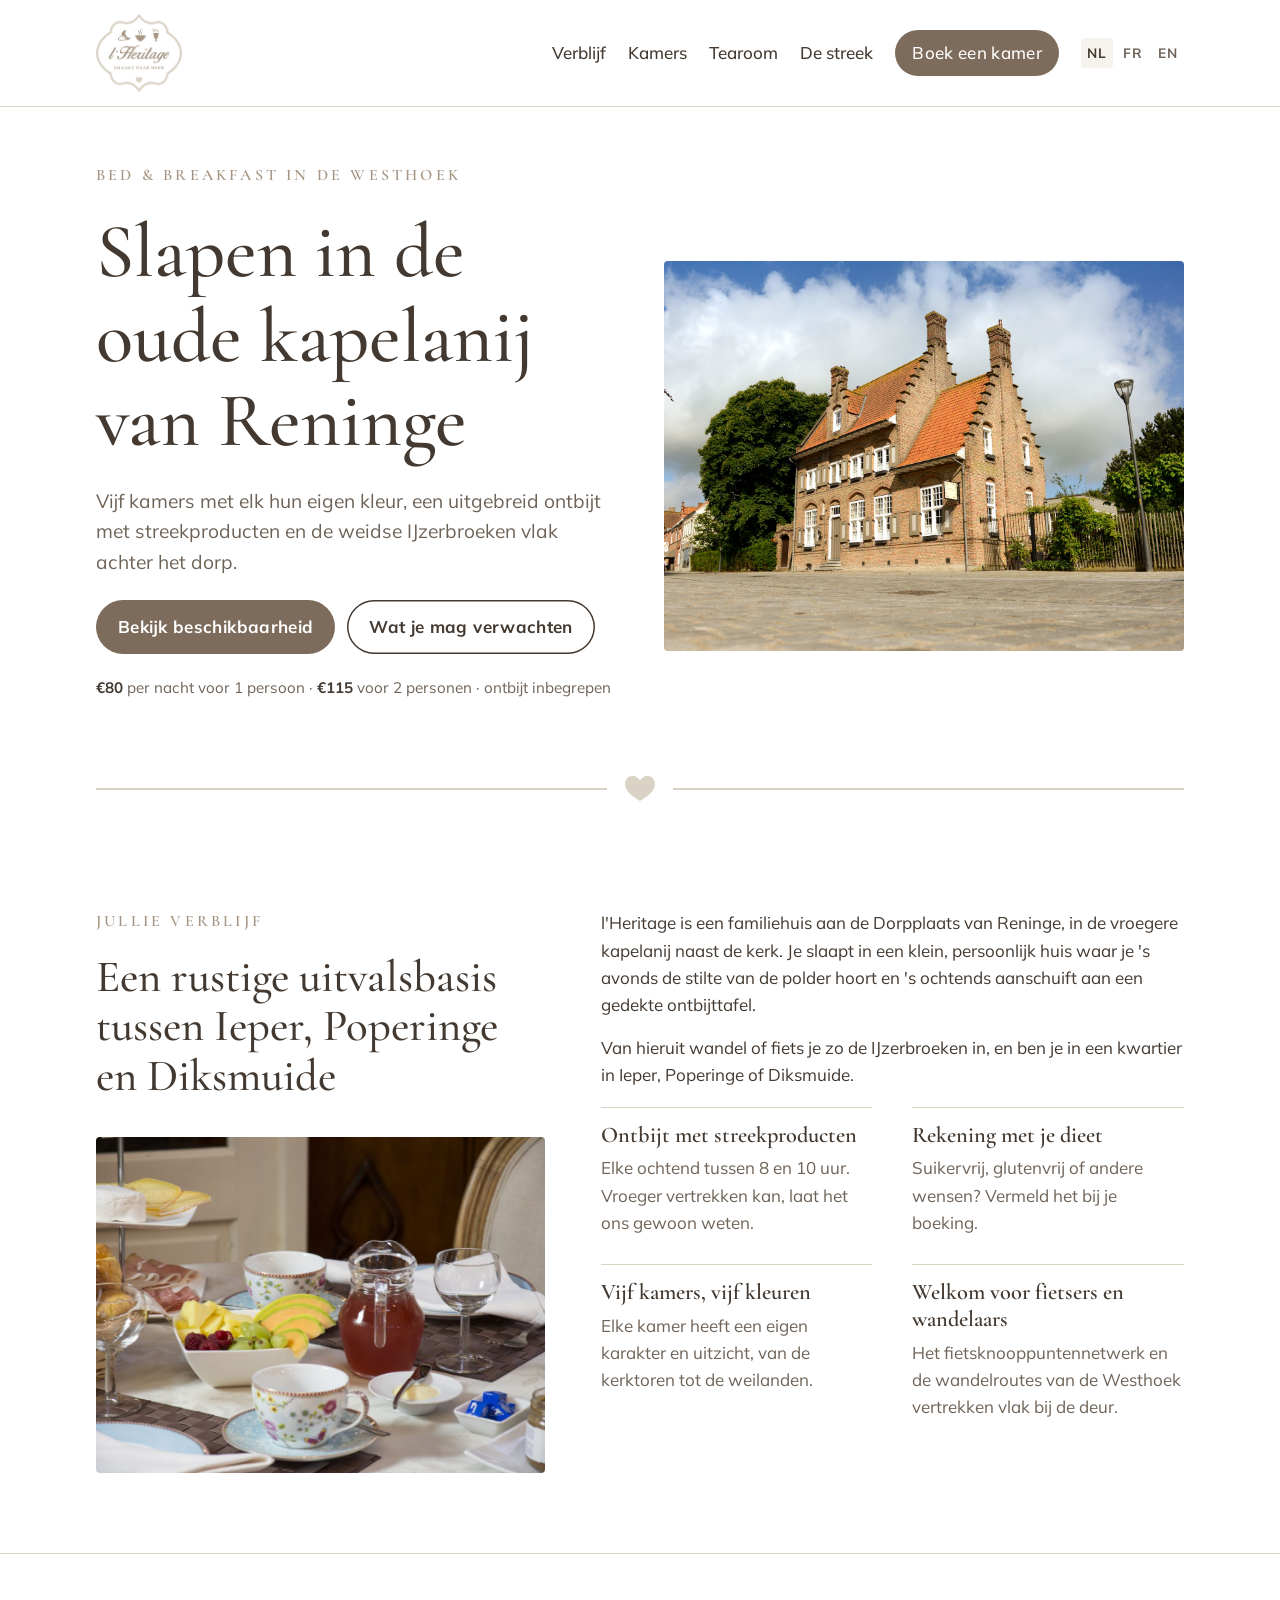
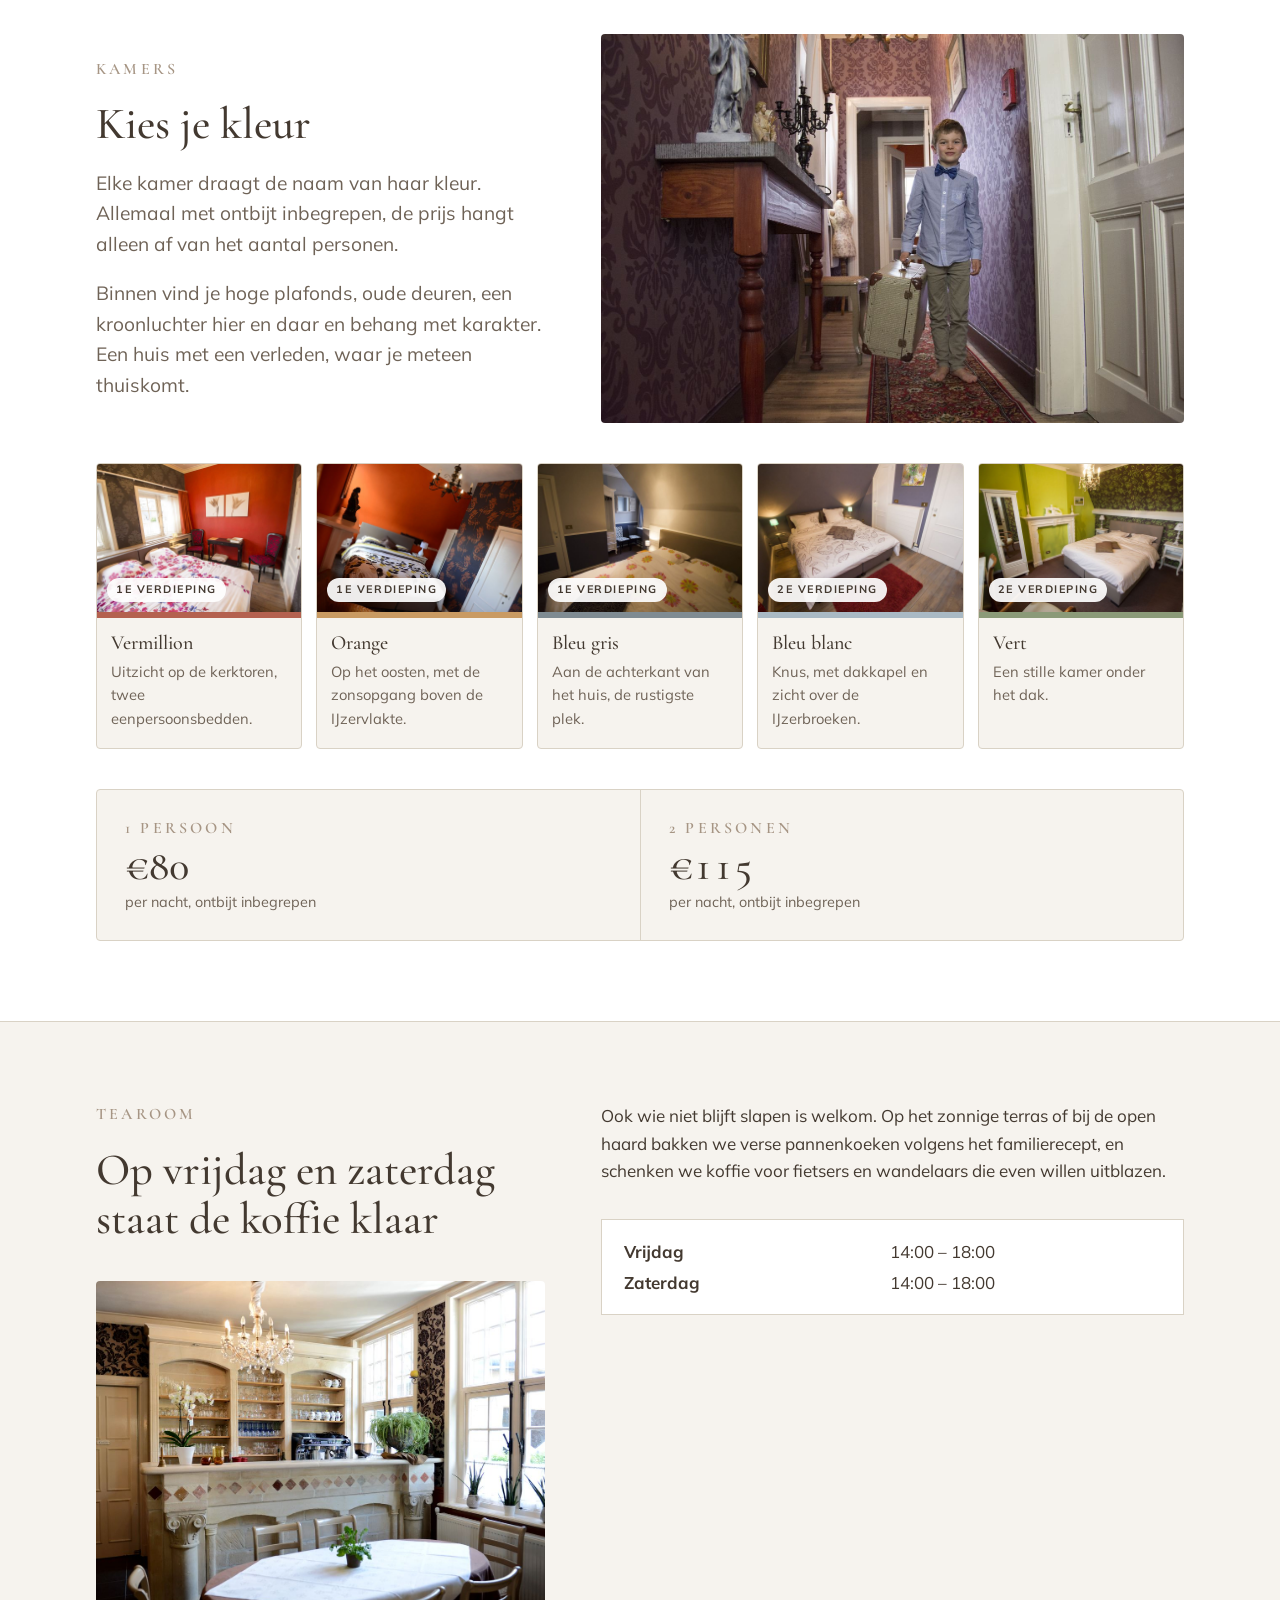
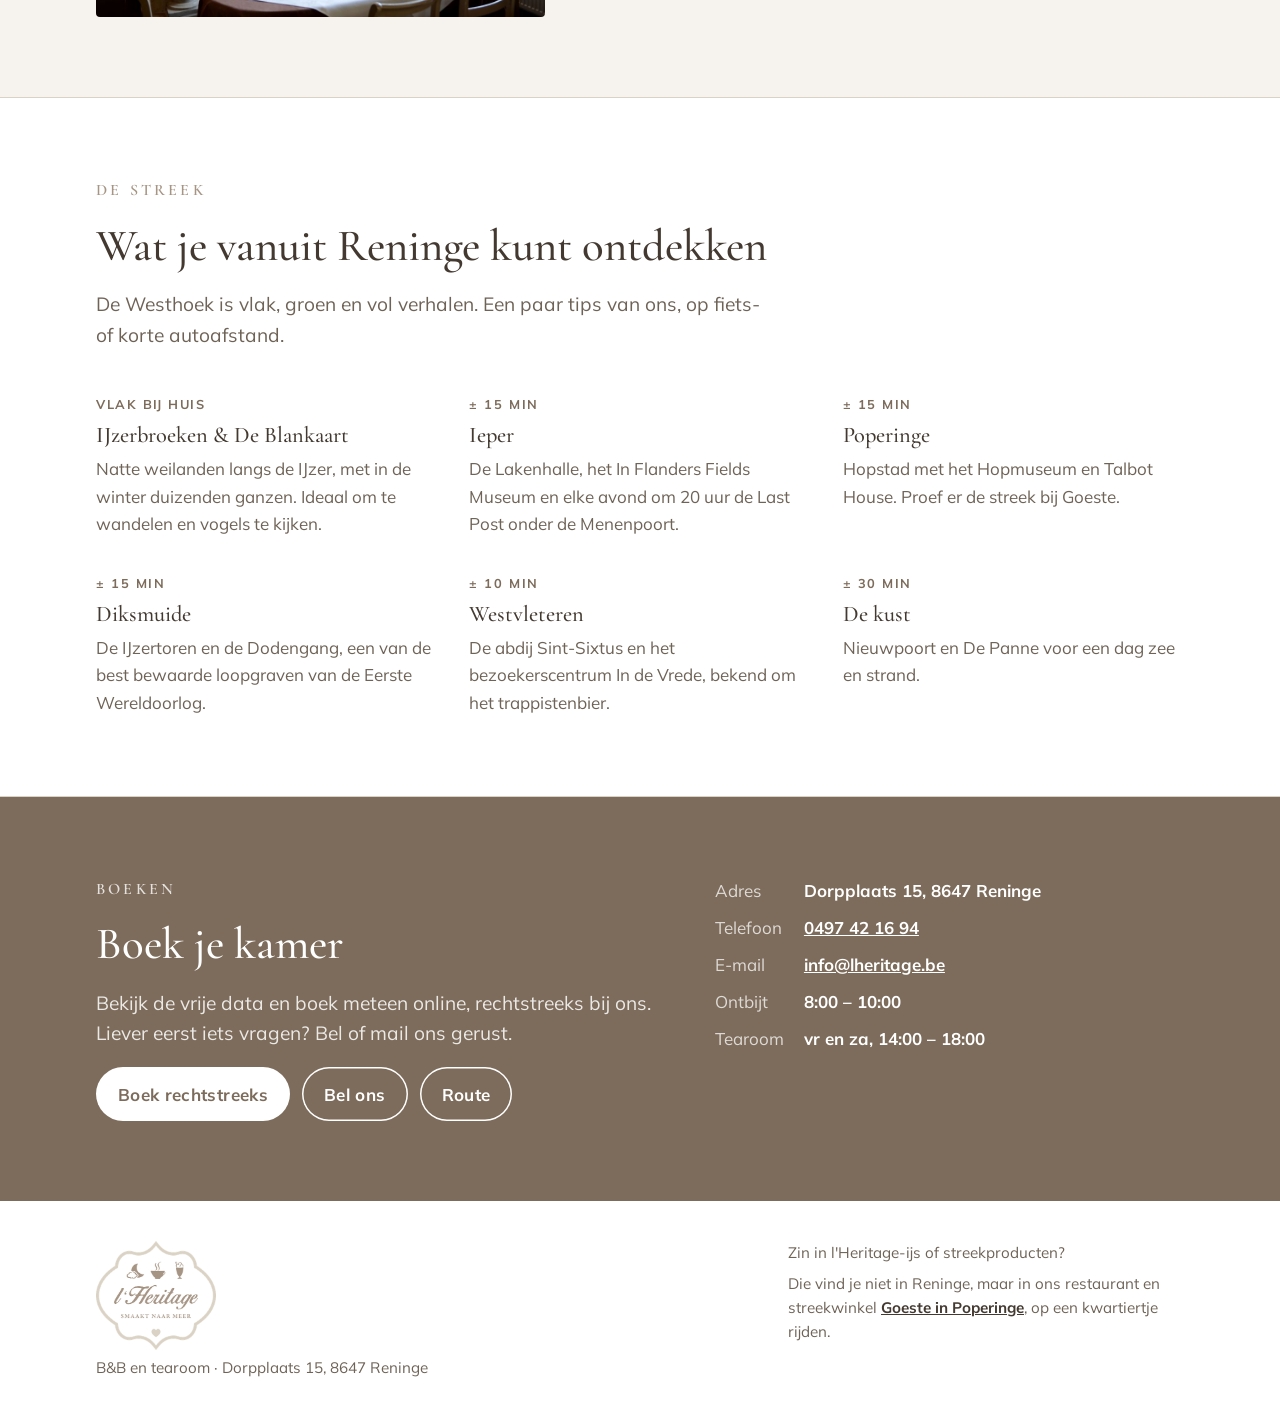
==== index.html @ 0b9c3fa0 "Nieuwe website voor B&B l'Heritage Reninge Statische site in het Nederlands, Frans en Engels met ver" ====
<!doctype html>
<html lang="nl-BE">
<head>
  <meta charset="utf-8">
  <meta name="viewport" content="width=device-width, initial-scale=1, viewport-fit=cover">
  <title>l'Heritage · B&B en tearoom in Reninge</title>
  <meta name="description" content="Bed &amp; breakfast in de oude kapelanij van Reninge, tussen Ieper, Poperinge en Diksmuide. Vijf kamers met ontbijt met streekproducten, vanaf €80 per nacht.">
  <link rel="canonical" href="https://www.lheritage.be/">
  <link rel="alternate" hreflang="nl" href="https://www.lheritage.be/">
  <link rel="alternate" hreflang="fr" href="https://www.lheritage.be/fr/">
  <link rel="alternate" hreflang="en" href="https://www.lheritage.be/en/">
  <link rel="alternate" hreflang="x-default" href="https://www.lheritage.be/">
  <meta property="og:type" content="website">
  <meta property="og:title" content="l'Heritage · B&B en tearoom in Reninge">
  <meta property="og:description" content="Bed &amp; breakfast in de oude kapelanij van Reninge, tussen Ieper, Poperinge en Diksmuide. Vijf kamers met ontbijt met streekproducten, vanaf €80 per nacht.">
  <meta property="og:image" content="https://www.lheritage.be/assets/img/og-image.jpg">
  <meta property="og:url" content="https://www.lheritage.be/">
  <meta name="theme-color" content="#ffffff">
  <link rel="icon" type="image/png" sizes="32x32" href="assets/img/favicon-32.png">
  <link rel="apple-touch-icon" href="assets/img/apple-touch-icon.png">
  <link rel="preconnect" href="https://fonts.googleapis.com">
  <link rel="preconnect" href="https://fonts.gstatic.com" crossorigin>
  <link rel="stylesheet" href="https://fonts.googleapis.com/css2?family=Cormorant+Garamond:ital,wght@0,500;0,600;1,500&family=Mulish:wght@400;600;700&display=swap">
  <link rel="stylesheet" href="assets/css/style.css">
  <script type="application/ld+json">{"@context": "https://schema.org", "@type": "BedAndBreakfast", "name": "l'Heritage", "url": "https://www.lheritage.be/", "image": "https://www.lheritage.be/assets/img/gevel.jpg", "telephone": "+32 497 42 16 94", "email": "info@lheritage.be", "priceRange": "€80 – €115", "address": {"@type": "PostalAddress", "streetAddress": "Dorpplaats 15", "postalCode": "8647", "addressLocality": "Reninge", "addressCountry": "BE"}, "numberOfRooms": 5}</script>
</head>
<body>
<header class="site">
  <div class="wrap">
    <a class="brand" href="#top"><img src="assets/img/logo.png" srcset="assets/img/logo.png 1x, assets/img/logo@2x.png 2x" alt="l'Heritage, smaakt naar meer" width="86" height="78"></a>
    <div class="header-right">
      <nav class="main" aria-label="Hoofdmenu">
      <a href="#verblijf">Verblijf</a>
      <a href="#kamers">Kamers</a>
      <a href="#tearoom">Tearoom</a>
      <a href="#streek">De streek</a>
      <a class="btn" href="#boeken">Boek een kamer</a>
      </nav>
      <nav class="lang" aria-label="Taal"><a href="" aria-current="page" lang="nl">NL</a><a href="fr/" lang="fr">FR</a><a href="en/" lang="en">EN</a></nav>
    </div>
  </div>
</header>

<main id="top">
  <div class="hero">
    <div class="wrap hero-grid">
      <div class="hero-copy">
        <span class="eyebrow">Bed &amp; breakfast in de Westhoek</span>
        <h1>Slapen in de oude kapelanij van Reninge</h1>
        <p class="lead">Vijf kamers met elk hun eigen kleur, een uitgebreid ontbijt met streekproducten en de weidse IJzerbroeken vlak achter het dorp.</p>
        <div class="actions">
          <a class="btn" href="https://reservations.cubilis.eu/b-and-b-lheritage-reninge" target="_blank" rel="noopener">Bekijk beschikbaarheid</a>
          <a class="btn ghost" href="#verblijf">Wat je mag verwachten</a>
        </div>
        <p class="price-note"><strong>€80</strong> per nacht voor 1 persoon · <strong>€115</strong> voor 2 personen · ontbijt inbegrepen</p>
      </div>
      <div class="hero-art">
        <img src="assets/img/gevel.jpg" alt="De oude kapelanij van l'Heritage aan de Dorpplaats in Reninge" width="1600" height="1200" fetchpriority="high">
      </div>
    </div>
    <div class="wrap"><div class="horizon"><svg viewBox="0 0 24 20" aria-hidden="true"><path d="M12 20C6 16 0 12 0 6.5 0 2.8 2.7 0 6 0c2.6 0 4.6 1.6 6 3.6C13.4 1.6 15.4 0 18 0c3.3 0 6 2.8 6 6.5C24 12 18 16 12 20z"/></svg></div></div>
  </div>

  <section id="verblijf">
    <div class="wrap split">
      <div class="stack">
        <span class="eyebrow">Jullie verblijf</span>
        <h2>Een rustige uitvalsbasis tussen Ieper, Poperinge en Diksmuide</h2>
        <figure class="photo"><img src="assets/img/ontbijt.jpg" alt="Gedekte ontbijttafel met fruit, kaas, croissants en bloemetjesporselein" width="1200" height="800" loading="lazy"></figure>
      </div>
      <div class="stack">
        <div class="prose">
          <p>l'Heritage is een familiehuis aan de Dorpplaats van Reninge, in de vroegere kapelanij naast de kerk. Je slaapt in een klein, persoonlijk huis waar je 's avonds de stilte van de polder hoort en 's ochtends aanschuift aan een gedekte ontbijttafel.</p>
          <p>Van hieruit wandel of fiets je zo de IJzerbroeken in, en ben je in een kwartier in Ieper, Poperinge of Diksmuide.</p>
          </div>
        <ul class="expect">
          <li><b>Ontbijt met streekproducten</b><span>Elke ochtend tussen 8 en 10 uur. Vroeger vertrekken kan, laat het ons gewoon weten.</span></li>
          <li><b>Rekening met je dieet</b><span>Suikervrij, glutenvrij of andere wensen? Vermeld het bij je boeking.</span></li>
          <li><b>Vijf kamers, vijf kleuren</b><span>Elke kamer heeft een eigen karakter en uitzicht, van de kerktoren tot de weilanden.</span></li>
          <li><b>Welkom voor fietsers en wandelaars</b><span>Het fietsknooppuntennetwerk en de wandelroutes van de Westhoek vertrekken vlak bij de deur.</span></li>
          </ul>
      </div>
    </div>
  </section>

  <section id="kamers">
    <div class="wrap">
      <div class="split rooms-intro">
      <div class="stack">
        <span class="eyebrow">Kamers</span>
        <h2>Kies je kleur</h2>
        <p class="lead">Elke kamer draagt de naam van haar kleur. Allemaal met ontbijt inbegrepen, de prijs hangt alleen af van het aantal personen.</p>
        <p class="lead">Binnen vind je hoge plafonds, oude deuren, een kroonluchter hier en daar en behang met karakter. Een huis met een verleden, waar je meteen thuiskomt.</p>
        </div>
      <figure class="photo wide"><img src="assets/img/gang.jpg" alt="Een jonge gast met een oude koffer in de gang van l'Heritage" width="1400" height="933" loading="lazy"></figure>
      </div>
      <div class="rooms">
        <article class="room"><div class="chip" style="--c:var(--verm)"><img src="assets/img/kamer-vermillion.jpg" alt="Kamer Vermillion" width="900" height="600" loading="lazy"><span>1e verdieping</span></div><div class="txt"><h3>Vermillion</h3><p>Uitzicht op de kerktoren, twee eenpersoonsbedden.</p></div></article>
        <article class="room"><div class="chip" style="--c:var(--oran)"><img src="assets/img/kamer-orange.jpg" alt="Kamer Orange" width="900" height="600" loading="lazy"><span>1e verdieping</span></div><div class="txt"><h3>Orange</h3><p>Op het oosten, met de zonsopgang boven de IJzervlakte.</p></div></article>
        <article class="room"><div class="chip" style="--c:var(--bgris)"><img src="assets/img/kamer-bleu-gris.jpg" alt="Kamer Bleu gris" width="900" height="600" loading="lazy"><span>1e verdieping</span></div><div class="txt"><h3>Bleu gris</h3><p>Aan de achterkant van het huis, de rustigste plek.</p></div></article>
        <article class="room"><div class="chip" style="--c:var(--bblanc)"><img src="assets/img/kamer-bleu-blanc.jpg" alt="Kamer Bleu blanc" width="900" height="600" loading="lazy"><span>2e verdieping</span></div><div class="txt"><h3>Bleu blanc</h3><p>Knus, met dakkapel en zicht over de IJzerbroeken.</p></div></article>
        <article class="room"><div class="chip" style="--c:var(--vert)"><img src="assets/img/kamer-vert.jpg" alt="Kamer Vert" width="900" height="600" loading="lazy"><span>2e verdieping</span></div><div class="txt"><h3>Vert</h3><p>Een stille kamer onder het dak.</p></div></article>
        </div>
      <div class="prices" aria-label="Prijzen">
        <div><span class="eyebrow">1 persoon</span><span class="amount">€80</span><small>per nacht, ontbijt inbegrepen</small></div>
        <div><span class="eyebrow">2 personen</span><span class="amount">€115</span><small>per nacht, ontbijt inbegrepen</small></div>
      </div>
    </div>
  </section>

  <section id="tearoom" class="tearoom">
    <div class="wrap split">
      <div class="stack">
        <span class="eyebrow">Tearoom</span>
        <h2>Op vrijdag en zaterdag staat de koffie klaar</h2>
        <figure class="photo"><img src="assets/img/tearoom.jpg" alt="De tearoom met stenen bar, kroonluchter en hoge ramen" width="1200" height="801" loading="lazy"></figure>
      </div>
      <div class="stack">
        <div class="prose">
          <p>Ook wie niet blijft slapen is welkom. Op het zonnige terras of bij de open haard bakken we verse pannenkoeken volgens het familierecept, en schenken we koffie voor fietsers en wandelaars die even willen uitblazen.</p>
        </div>
        <dl class="hours">
          <dt>Vrijdag</dt><dd>14:00 – 18:00</dd>
          <dt>Zaterdag</dt><dd>14:00 – 18:00</dd>
        </dl>
      </div>
    </div>
  </section>

  <section id="streek">
    <div class="wrap">
      <div class="stack">
        <span class="eyebrow">De streek</span>
        <h2>Wat je vanuit Reninge kunt ontdekken</h2>
        <p class="lead">De Westhoek is vlak, groen en vol verhalen. Een paar tips van ons, op fiets- of korte autoafstand.</p>
      </div>
      <div class="places">
        <div class="place"><span class="dist">Vlak bij huis</span><h3>IJzerbroeken &amp; De Blankaart</h3><p>Natte weilanden langs de IJzer, met in de winter duizenden ganzen. Ideaal om te wandelen en vogels te kijken.</p></div>
        <div class="place"><span class="dist">± 15 min</span><h3>Ieper</h3><p>De Lakenhalle, het In Flanders Fields Museum en elke avond om 20 uur de Last Post onder de Menenpoort.</p></div>
        <div class="place"><span class="dist">± 15 min</span><h3>Poperinge</h3><p>Hopstad met het Hopmuseum en Talbot House. Proef er de streek bij Goeste.</p></div>
        <div class="place"><span class="dist">± 15 min</span><h3>Diksmuide</h3><p>De IJzertoren en de Dodengang, een van de best bewaarde loopgraven van de Eerste Wereldoorlog.</p></div>
        <div class="place"><span class="dist">± 10 min</span><h3>Westvleteren</h3><p>De abdij Sint-Sixtus en het bezoekerscentrum In de Vrede, bekend om het trappistenbier.</p></div>
        <div class="place"><span class="dist">± 30 min</span><h3>De kust</h3><p>Nieuwpoort en De Panne voor een dag zee en strand.</p></div>
        </div>
    </div>
  </section>

  <section id="boeken" class="book">
    <div class="wrap book-grid">
      <div class="stack">
        <span class="eyebrow" style="color:inherit;opacity:.8">Boeken</span>
        <h2>Boek je kamer</h2>
        <p class="lead">Bekijk de vrije data en boek meteen online, rechtstreeks bij ons. Liever eerst iets vragen? Bel of mail ons gerust.</p>
        <div class="actions">
          <a class="btn" href="https://reservations.cubilis.eu/b-and-b-lheritage-reninge" target="_blank" rel="noopener">Boek rechtstreeks</a>
          <a class="btn ghost" href="tel:+32497421694">Bel ons</a>
          <a class="btn ghost" href="https://www.google.com/maps/search/?api=1&query=Dorpplaats+15+8647+Reninge" target="_blank" rel="noopener">Route</a>
        </div>
      </div>
      <div class="contact">
        <dl>
          <dt>Adres</dt><dd>Dorpplaats 15, 8647 Reninge</dd>
          <dt>Telefoon</dt><dd><a href="tel:+32497421694">0497 42 16 94</a></dd>
          <dt>E-mail</dt><dd><a href="mailto:info@lheritage.be">info@lheritage.be</a></dd>
          <dt>Ontbijt</dt><dd>8:00 – 10:00</dd>
          <dt>Tearoom</dt><dd>vr en za, 14:00 – 18:00</dd>
        </dl>
      </div>
    </div>
  </section>
</main>

<footer>
  <div class="wrap">
    <div class="stack" style="gap:6px">
      <img src="assets/img/logo.png" alt="l'Heritage" width="120" height="108" style="width:120px;height:auto" loading="lazy">
      <span>B&amp;B en tearoom · Dorpplaats 15, 8647 Reninge</span>
    </div>
    <div class="goeste">
      <span>Zin in l'Heritage-ijs of streekproducten?</span>
      <span>Die vind je niet in Reninge, maar in ons restaurant en streekwinkel <a href="https://goestepoperinge.be">Goeste in Poperinge</a>, op een kwartiertje rijden.</span>
    </div>
  </div>
</footer>
</body>
</html>
---- assets/css/style.css ----
html{-webkit-text-size-adjust:100%;scroll-padding-top:120px}
body{margin:0}
img{max-width:100%}
/* l'Heritage Reninge
   Stijl gebaseerd op het logo: wit, taupe en beige, een klassieke serif zoals "smaakt naar meer" en het hartje als scheidingsteken.
   De site blijft altijd licht. */
:root{
  --bg:#ffffff;
  --surface:#f6f3ee;
  --ink:#433930;
  --muted:#6f6357;
  --line:#d9d2c5;        /* beige van het logokader */
  --taupe:#a69584;       /* taupe van de letters */
  --accent:#7d6c5b;      /* donkerder taupe, leesbaar op wit */
  --accent-ink:#ffffff;
  --verm:#b4614f; --oran:#c99a62; --bblanc:#a9b9c4; --bgris:#7f8b92; --vert:#8b9a78;
  color-scheme:light;
  --display:"Cormorant Garamond", "Garamond", "Georgia", serif;
  --body:"Mulish", "Helvetica Neue", Arial, sans-serif;
}

*{box-sizing:border-box}
body{background:var(--bg);color:var(--ink);font-family:var(--body);font-size:1.0625rem;line-height:1.6}
.wrap{max-width:1120px;margin-inline:auto;padding-left:max(16px,env(safe-area-inset-left,0px));padding-right:max(16px,env(safe-area-inset-right,0px))}
h1,h2,h3{font-family:var(--display);font-weight:500;line-height:1.1;text-wrap:balance;margin:0}
h1{font-size:clamp(2.6rem,6.4vw,4.8rem)}
h2{font-size:clamp(1.9rem,4vw,2.8rem)}
h3{font-size:1.4rem}
p{margin:0}
a{color:inherit}
:focus-visible{outline:2px solid var(--accent);outline-offset:3px}
.eyebrow{font-family:var(--display);font-size:1rem;letter-spacing:.2em;text-transform:uppercase;color:var(--taupe);font-weight:600}
.lead{font-size:1.2rem;color:var(--muted);max-width:56ch}
.btn{display:inline-flex;align-items:center;gap:.5em;padding:.8em 1.3em;border-radius:999px;background:var(--accent);color:var(--accent-ink);text-decoration:none;font-weight:700;letter-spacing:.02em}
.btn:hover{filter:brightness(1.08)}
.btn.ghost{background:transparent;color:var(--ink);box-shadow:inset 0 0 0 1.5px var(--ink)}

/* header */
body::before{content:"";position:fixed;inset:0 0 auto;height:env(safe-area-inset-top,0px);z-index:10;background:var(--bg)}
header.site{position:sticky;top:env(safe-area-inset-top,0px);z-index:5;background:var(--bg);border-bottom:1px solid var(--line)}
header.site .wrap{display:flex;align-items:center;justify-content:space-between;gap:16px;padding-block:14px}
.brand{display:block;line-height:0}.brand img{width:86px;height:auto}
nav.main{display:flex;gap:22px;align-items:center;flex-wrap:wrap}
nav.main a{text-decoration:none;font-weight:500}
nav.main a:not(.btn):hover{text-decoration:underline;text-underline-offset:4px}
nav.main .btn{padding:.55em 1em}
@media (max-width:820px){nav.main a:not(.btn){display:none}}

/* hero */
.hero{padding-block:56px 0}
.hero-grid{display:grid;grid-template-columns:1.1fr 1.1fr;gap:48px;align-items:center}
.hero-copy{display:flex;flex-direction:column;gap:22px;padding-bottom:48px;min-width:0}
.price-note{font-size:.95rem;color:var(--muted)}
.price-note strong{color:var(--ink)}
.hero-art{min-width:0}
.hero-art img{display:block;width:100%;height:auto;max-width:100%;aspect-ratio:4/3;object-fit:cover;border-radius:4px}
.horizon{display:flex;align-items:center;gap:18px;padding-block:28px}.horizon::before,.horizon::after{content:"";flex:1;height:2px;background:var(--line)}.horizon svg{width:30px;height:auto;fill:var(--line)}
@media (max-width:820px){.hero-grid{grid-template-columns:1fr;gap:8px}.hero-copy{padding-bottom:16px}}

section{padding-block:80px}
section + section{border-top:1px solid var(--line)}
.split{display:grid;grid-template-columns:1fr 1.3fr;gap:56px}
.split > *{min-width:0}
@media (max-width:820px){.split{grid-template-columns:1fr;gap:28px}section{padding-block:56px}}
.stack{display:flex;flex-direction:column;gap:18px}
.prose{display:flex;flex-direction:column;gap:16px;max-width:62ch}

.photo{margin:0}
.photo img{display:block;width:100%;height:auto;max-width:100%;border-radius:4px;aspect-ratio:4/3;object-fit:cover}
.split .stack .photo{margin-top:18px}
.rooms-intro{align-items:center}
.photo.wide img{aspect-ratio:3/2}
/* wat je mag verwachten */
.expect{display:grid;grid-template-columns:repeat(2,minmax(0,1fr));gap:28px 40px;margin:0;padding:0;list-style:none}
.expect li{display:flex;flex-direction:column;gap:6px;padding-top:14px;border-top:1px solid var(--line)}
.expect b{font-family:var(--display);font-weight:600;font-size:1.4rem;line-height:1.2}
.expect span{color:var(--muted)}
@media (max-width:560px){.expect{grid-template-columns:1fr}}

/* kamers */
.rooms{display:grid;grid-template-columns:repeat(5,minmax(0,1fr));gap:14px;margin-top:40px}
.room{display:flex;flex-direction:column;background:var(--surface);border:1px solid var(--line);border-radius:4px;overflow:hidden}
.room .chip{position:relative;aspect-ratio:4/3;max-width:100%;border-bottom:6px solid var(--c)}
.room .chip img{display:block;width:100%;height:100%;object-fit:cover}
.room .chip span{position:absolute;left:10px;bottom:10px;padding:3px 9px;border-radius:999px;background:rgba(255,255,255,.92);color:#433930;font-size:.68rem;letter-spacing:.14em;text-transform:uppercase;font-weight:700}
.room .txt{padding:14px 14px 18px;display:flex;flex-direction:column;gap:6px}
.room h3{font-size:1.25rem}
.room p{font-size:.92rem;color:var(--muted)}
@media (max-width:980px){.rooms{grid-template-columns:repeat(2,minmax(0,1fr))}.room:last-child{grid-column:1/-1}.room:last-child .chip{aspect-ratio:16/9}}

.prices{display:grid;grid-template-columns:repeat(2,minmax(0,1fr));gap:0;margin-top:40px;border:1px solid var(--line);background:var(--surface);border-radius:4px}
.prices div{padding:26px 28px;display:flex;flex-direction:column;gap:4px}
.prices div + div{border-left:1px solid var(--line)}
.prices .amount{font-family:var(--display);font-weight:500;font-size:2.6rem;line-height:1;font-variant-numeric:tabular-nums}
.prices small{color:var(--muted);font-size:.9rem}
@media (max-width:560px){.prices{grid-template-columns:1fr}.prices div + div{border-left:0;border-top:1px solid var(--line)}}

/* tearoom */
.tearoom{background:var(--surface)}
.hours{display:inline-grid;grid-template-columns:auto auto;gap:4px 24px;padding:18px 22px;border:1px solid var(--line);font-variant-numeric:tabular-nums;background:var(--bg)}
.hours dt{font-weight:700}
.hours dd{margin:0}

/* streek */
.places{display:grid;grid-template-columns:repeat(3,minmax(0,1fr));gap:36px 32px;margin-top:44px}
.place{display:flex;flex-direction:column;gap:8px;min-width:0}
.place .dist{font-size:.8rem;letter-spacing:.12em;text-transform:uppercase;color:var(--accent);font-weight:700;font-variant-numeric:tabular-nums}
.place p{color:var(--muted)}
@media (max-width:820px){.places{grid-template-columns:repeat(2,minmax(0,1fr))}}
@media (max-width:560px){.places{grid-template-columns:1fr}}

/* boeken */
.book{background:var(--accent);color:var(--accent-ink)}
.book .lead{color:inherit;opacity:.85}
.book .btn{background:var(--accent-ink);color:var(--accent)}
.book .btn.ghost{background:transparent;color:var(--accent-ink);box-shadow:inset 0 0 0 1.5px var(--accent-ink)}
.book-grid{display:grid;grid-template-columns:1.2fr 1fr;gap:56px;align-items:start}
.book-grid > *{min-width:0}
.contact dl{display:grid;grid-template-columns:auto 1fr;gap:10px 20px;margin:0}
.contact dt{opacity:.75}
.contact dd{margin:0;font-weight:700;user-select:all;overflow-wrap:anywhere}
.actions{display:flex;flex-wrap:wrap;gap:12px}
@media (max-width:820px){.book-grid{grid-template-columns:1fr;gap:36px}}

footer{padding-block:40px;font-size:.95rem;color:var(--muted)}
footer .wrap{display:flex;flex-wrap:wrap;justify-content:space-between;gap:24px}
.goeste{display:flex;flex-direction:column;gap:6px;max-width:44ch}
.goeste a{font-weight:700;color:var(--ink)}

/* taalkeuze */
.lang{display:flex;gap:4px;font-size:.85rem;font-weight:700;letter-spacing:.06em}
.lang a{text-decoration:none;padding:4px 6px;border-radius:4px;color:var(--muted)}
.lang a[aria-current="page"]{color:var(--ink);background:var(--surface)}
.lang a:hover{color:var(--ink)}
.header-right{display:flex;align-items:center;gap:22px;flex-wrap:wrap;justify-content:flex-end}
footer small{display:block;margin-top:6px}
@media (prefers-reduced-motion:no-preference){html{scroll-behavior:smooth}}
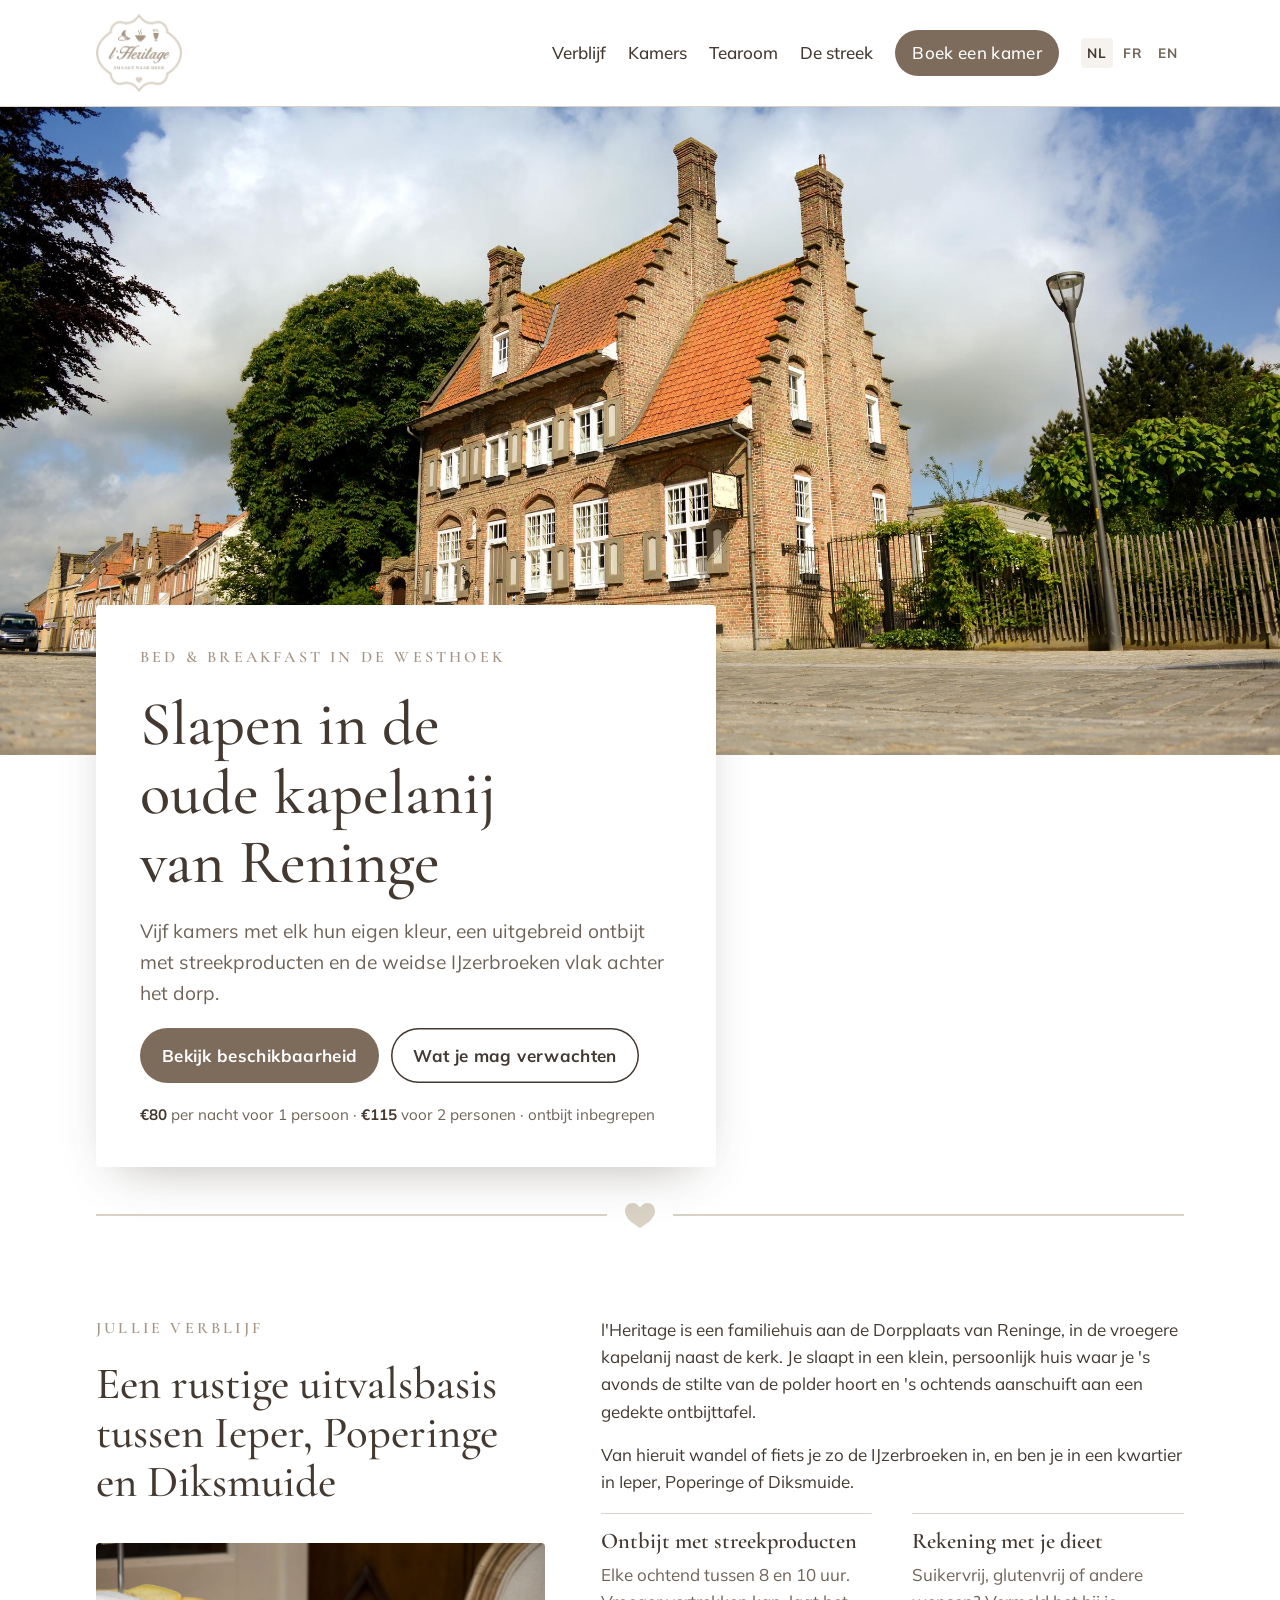
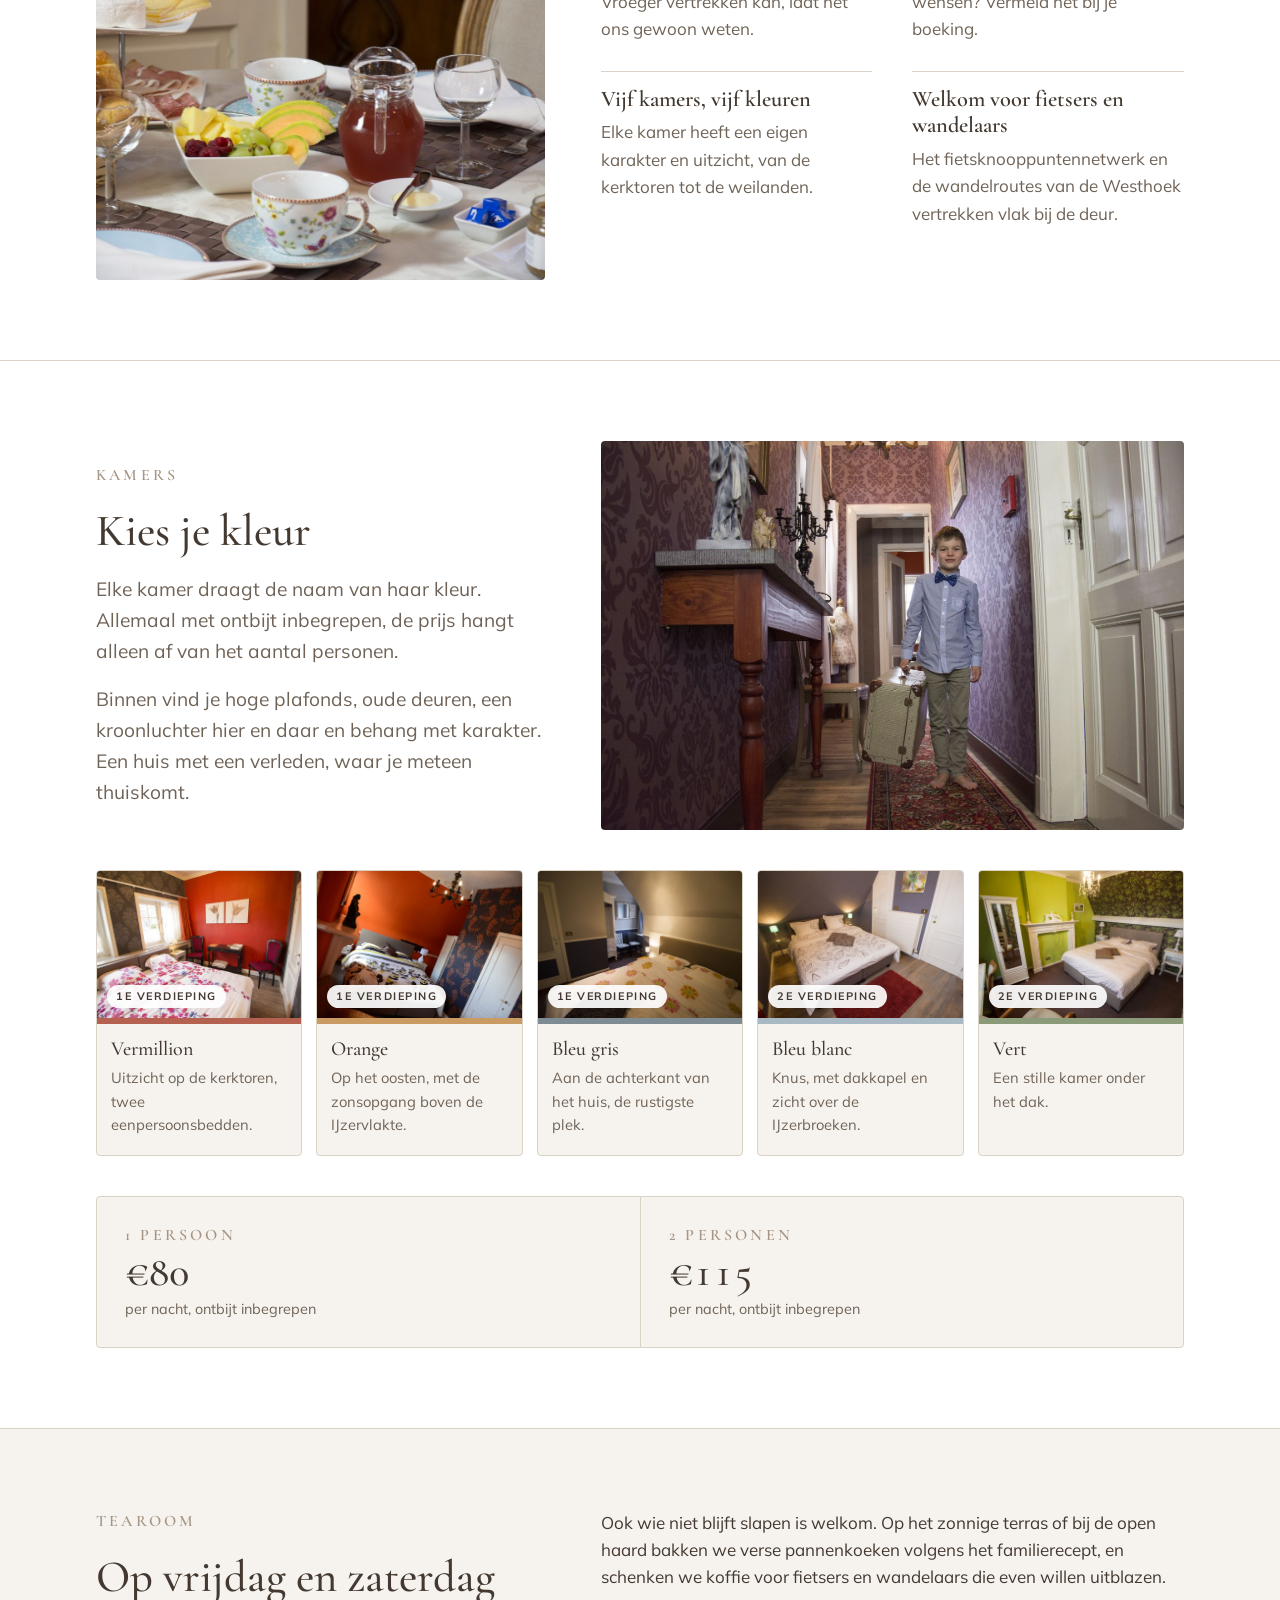
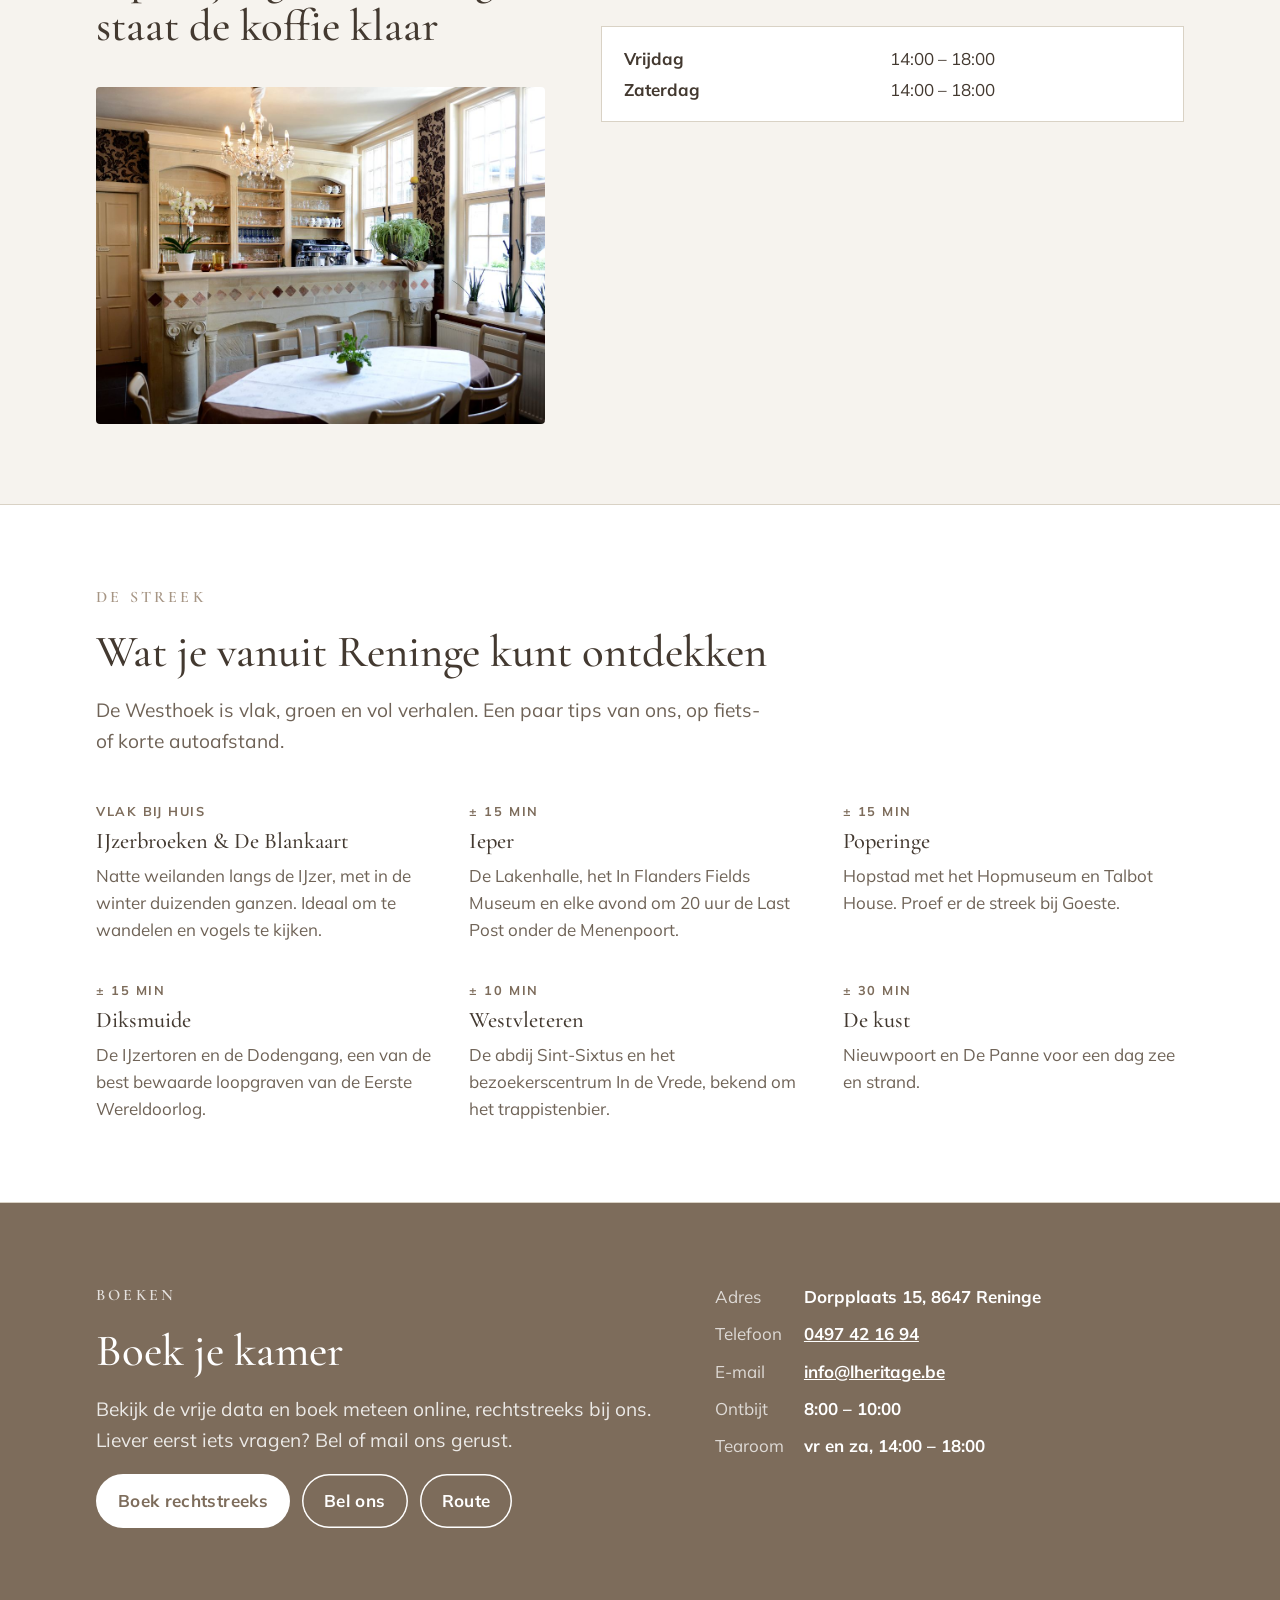
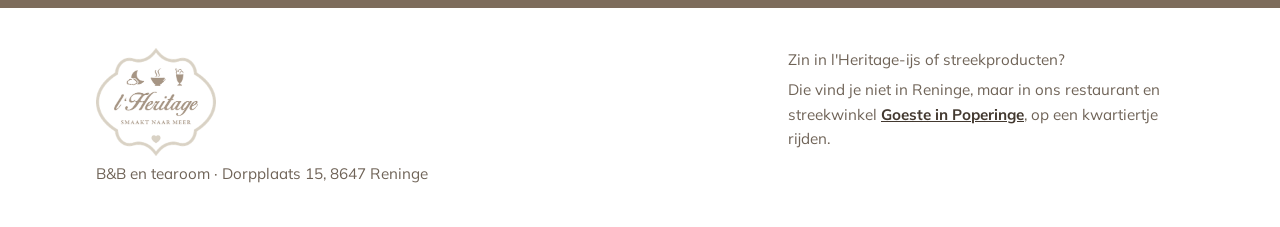
==== commit 33209c76: "Startbeeld over de volledige breedte De foto van de kapelanij vult nu de hele breedte, met titel en " ====
--- a/index.html
+++ b/index.html
@@ -22,7 +22,7 @@
   <link rel="preconnect" href="https://fonts.gstatic.com" crossorigin>
   <link rel="stylesheet" href="https://fonts.googleapis.com/css2?family=Cormorant+Garamond:ital,wght@0,500;0,600;1,500&family=Mulish:wght@400;600;700&display=swap">
   <link rel="stylesheet" href="assets/css/style.css">
-  <script type="application/ld+json">{"@context": "https://schema.org", "@type": "BedAndBreakfast", "name": "l'Heritage", "url": "https://www.lheritage.be/", "image": "https://www.lheritage.be/assets/img/gevel.jpg", "telephone": "+32 497 42 16 94", "email": "info@lheritage.be", "priceRange": "€80 – €115", "address": {"@type": "PostalAddress", "streetAddress": "Dorpplaats 15", "postalCode": "8647", "addressLocality": "Reninge", "addressCountry": "BE"}, "numberOfRooms": 5}</script>
+  <script type="application/ld+json">{"@context": "https://schema.org", "@type": "BedAndBreakfast", "name": "l'Heritage", "url": "https://www.lheritage.be/", "image": "https://www.lheritage.be/assets/img/gevel-breed.jpg", "telephone": "+32 497 42 16 94", "email": "info@lheritage.be", "priceRange": "€80 – €115", "address": {"@type": "PostalAddress", "streetAddress": "Dorpplaats 15", "postalCode": "8647", "addressLocality": "Reninge", "addressCountry": "BE"}, "numberOfRooms": 5}</script>
 </head>
 <body>
 <header class="site">
@@ -43,8 +43,11 @@
 
 <main id="top">
   <div class="hero">
-    <div class="wrap hero-grid">
-      <div class="hero-copy">
+    <div class="hero-photo">
+      <img src="assets/img/gevel-breed.jpg" srcset="assets/img/gevel-breed-1200.jpg 1200w, assets/img/gevel-breed.jpg 2400w" sizes="100vw" alt="De oude kapelanij van l'Heritage aan de Dorpplaats in Reninge" width="2400" height="1602" fetchpriority="high">
+    </div>
+    <div class="wrap">
+      <div class="hero-card">
         <span class="eyebrow">Bed &amp; breakfast in de Westhoek</span>
         <h1>Slapen in de oude kapelanij van Reninge</h1>
         <p class="lead">Vijf kamers met elk hun eigen kleur, een uitgebreid ontbijt met streekproducten en de weidse IJzerbroeken vlak achter het dorp.</p>
@@ -54,11 +57,8 @@
         </div>
         <p class="price-note"><strong>€80</strong> per nacht voor 1 persoon · <strong>€115</strong> voor 2 personen · ontbijt inbegrepen</p>
       </div>
-      <div class="hero-art">
-        <img src="assets/img/gevel.jpg" alt="De oude kapelanij van l'Heritage aan de Dorpplaats in Reninge" width="1600" height="1200" fetchpriority="high">
-      </div>
+      <div class="horizon"><svg viewBox="0 0 24 20" aria-hidden="true"><path d="M12 20C6 16 0 12 0 6.5 0 2.8 2.7 0 6 0c2.6 0 4.6 1.6 6 3.6C13.4 1.6 15.4 0 18 0c3.3 0 6 2.8 6 6.5C24 12 18 16 12 20z"/></svg></div>
     </div>
-    <div class="wrap"><div class="horizon"><svg viewBox="0 0 24 20" aria-hidden="true"><path d="M12 20C6 16 0 12 0 6.5 0 2.8 2.7 0 6 0c2.6 0 4.6 1.6 6 3.6C13.4 1.6 15.4 0 18 0c3.3 0 6 2.8 6 6.5C24 12 18 16 12 20z"/></svg></div></div>
   </div>
 
   <section id="verblijf">
--- a/assets/css/style.css
+++ b/assets/css/style.css
@@ -1,4 +1,5 @@
 html{-webkit-text-size-adjust:100%;scroll-padding-top:120px}
+body{overflow-x:clip}
 body{margin:0}
 img{max-width:100%}
 /* l'Heritage Reninge
@@ -46,16 +47,15 @@
 nav.main .btn{padding:.55em 1em}
 @media (max-width:820px){nav.main a:not(.btn){display:none}}
 
-/* hero */
-.hero{padding-block:56px 0}
-.hero-grid{display:grid;grid-template-columns:1.1fr 1.1fr;gap:48px;align-items:center}
-.hero-copy{display:flex;flex-direction:column;gap:22px;padding-bottom:48px;min-width:0}
+/* hero: foto over de volledige breedte, tekst in een witte kaart die over de onderrand schuift */
+.hero-photo{position:relative;height:clamp(380px,72vh,760px);overflow:hidden;background:var(--surface)}
+.hero-photo img{display:block;width:100%;height:100%;max-width:100%;object-fit:cover;object-position:50% 45%}
+.hero-card{position:relative;z-index:1;margin-top:-150px;max-width:620px;background:var(--bg);padding:40px 44px;border-radius:4px;box-shadow:0 18px 50px -24px rgba(67,57,48,.45);display:flex;flex-direction:column;gap:20px}
+.hero-card h1{font-size:clamp(2.3rem,5vw,3.9rem)}
 .price-note{font-size:.95rem;color:var(--muted)}
 .price-note strong{color:var(--ink)}
-.hero-art{min-width:0}
-.hero-art img{display:block;width:100%;height:auto;max-width:100%;aspect-ratio:4/3;object-fit:cover;border-radius:4px}
-.horizon{display:flex;align-items:center;gap:18px;padding-block:28px}.horizon::before,.horizon::after{content:"";flex:1;height:2px;background:var(--line)}.horizon svg{width:30px;height:auto;fill:var(--line)}
-@media (max-width:820px){.hero-grid{grid-template-columns:1fr;gap:8px}.hero-copy{padding-bottom:16px}}
+.horizon{display:flex;align-items:center;gap:18px;padding-block:36px 8px}.horizon::before,.horizon::after{content:"";flex:1;height:2px;background:var(--line)}.horizon svg{width:30px;height:auto;fill:var(--line)}
+@media (max-width:820px){.hero-photo{height:clamp(300px,58vh,520px)}.hero-card{margin-top:-64px;padding:26px 22px}}
 
 section{padding-block:80px}
 section + section{border-top:1px solid var(--line)}
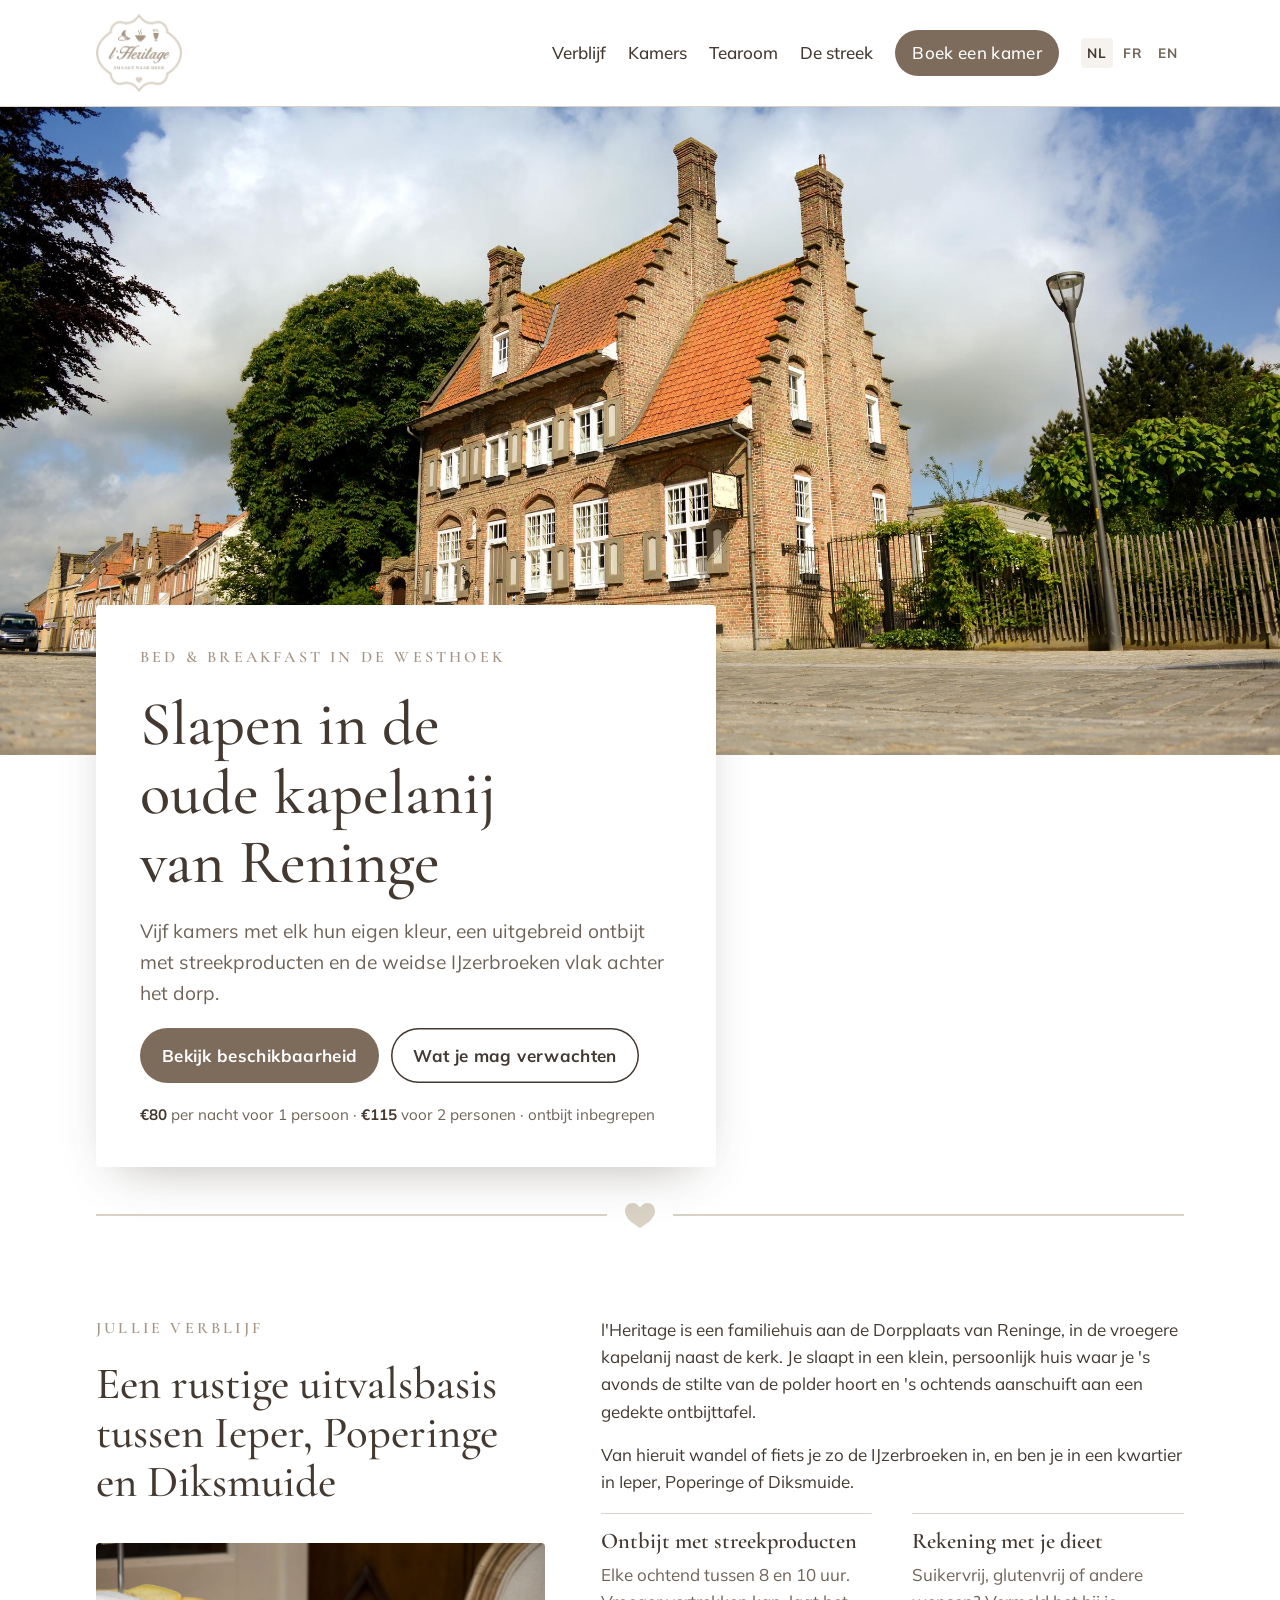
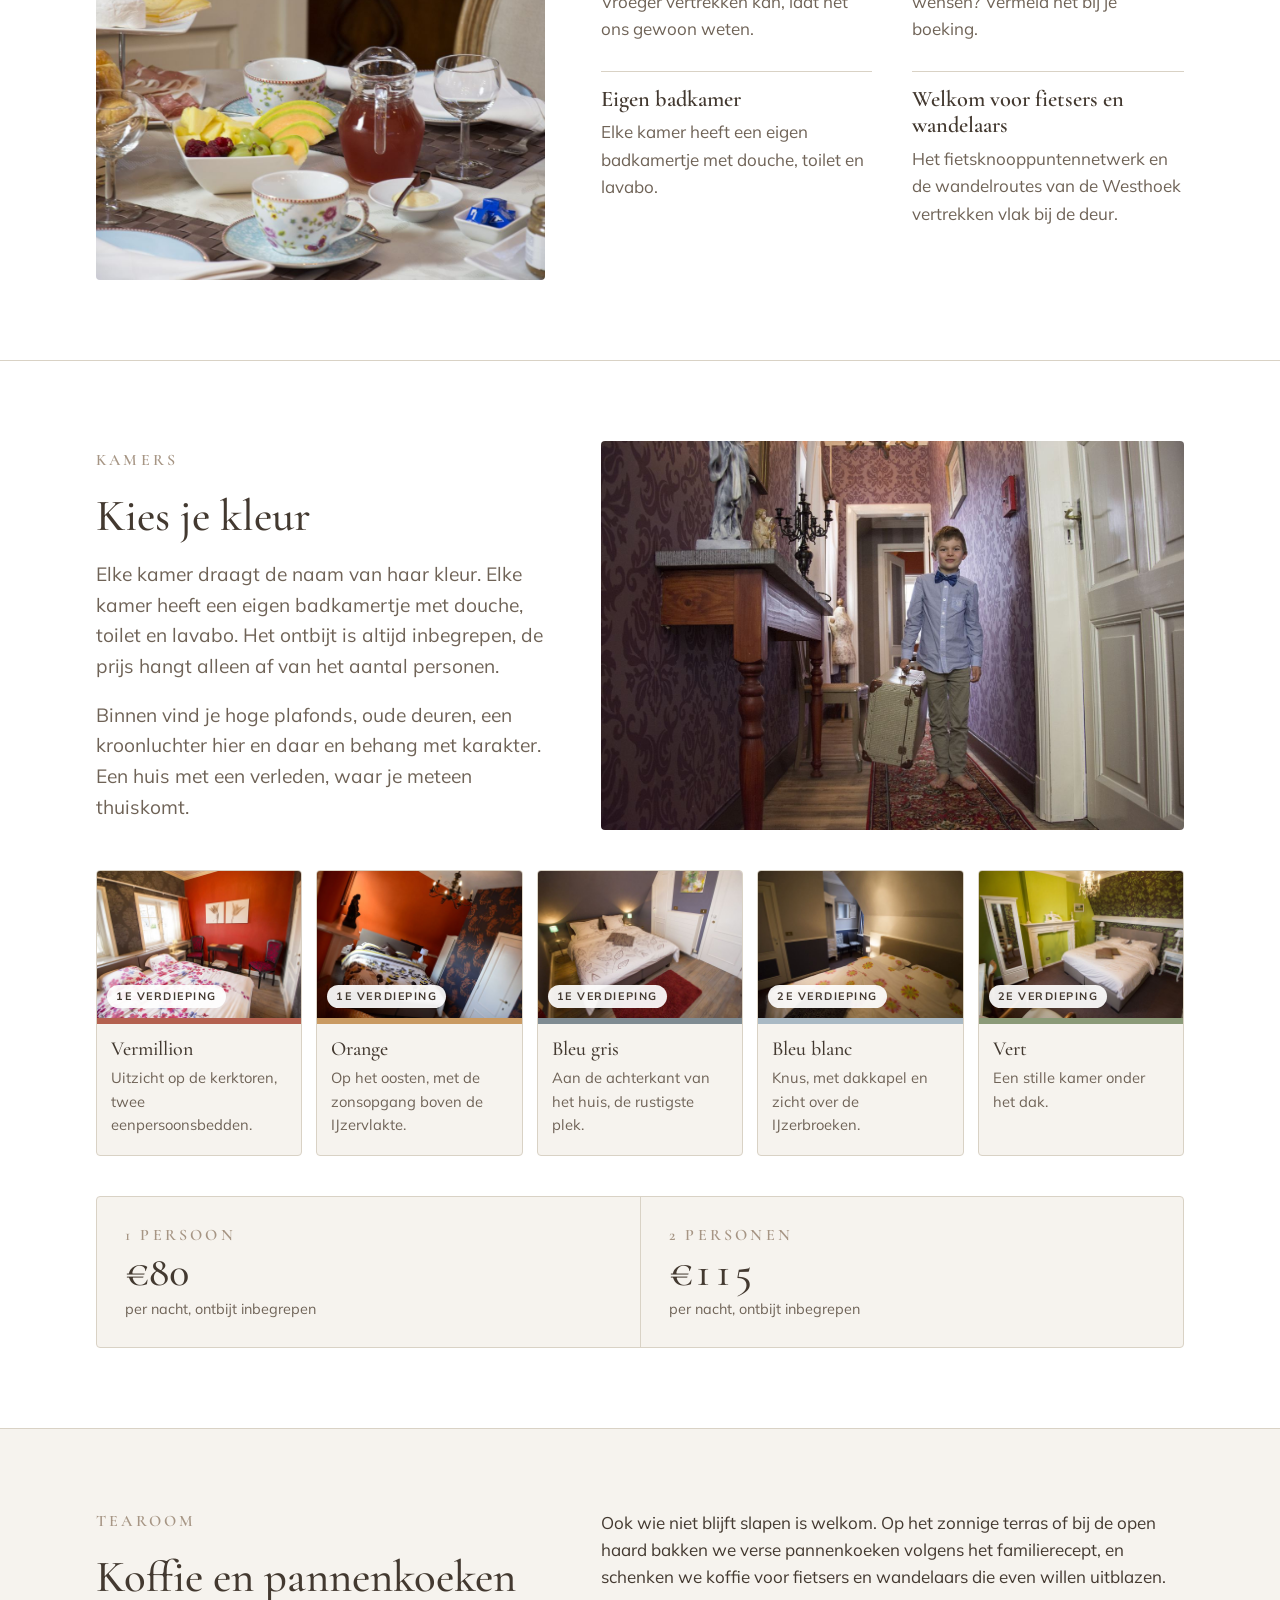
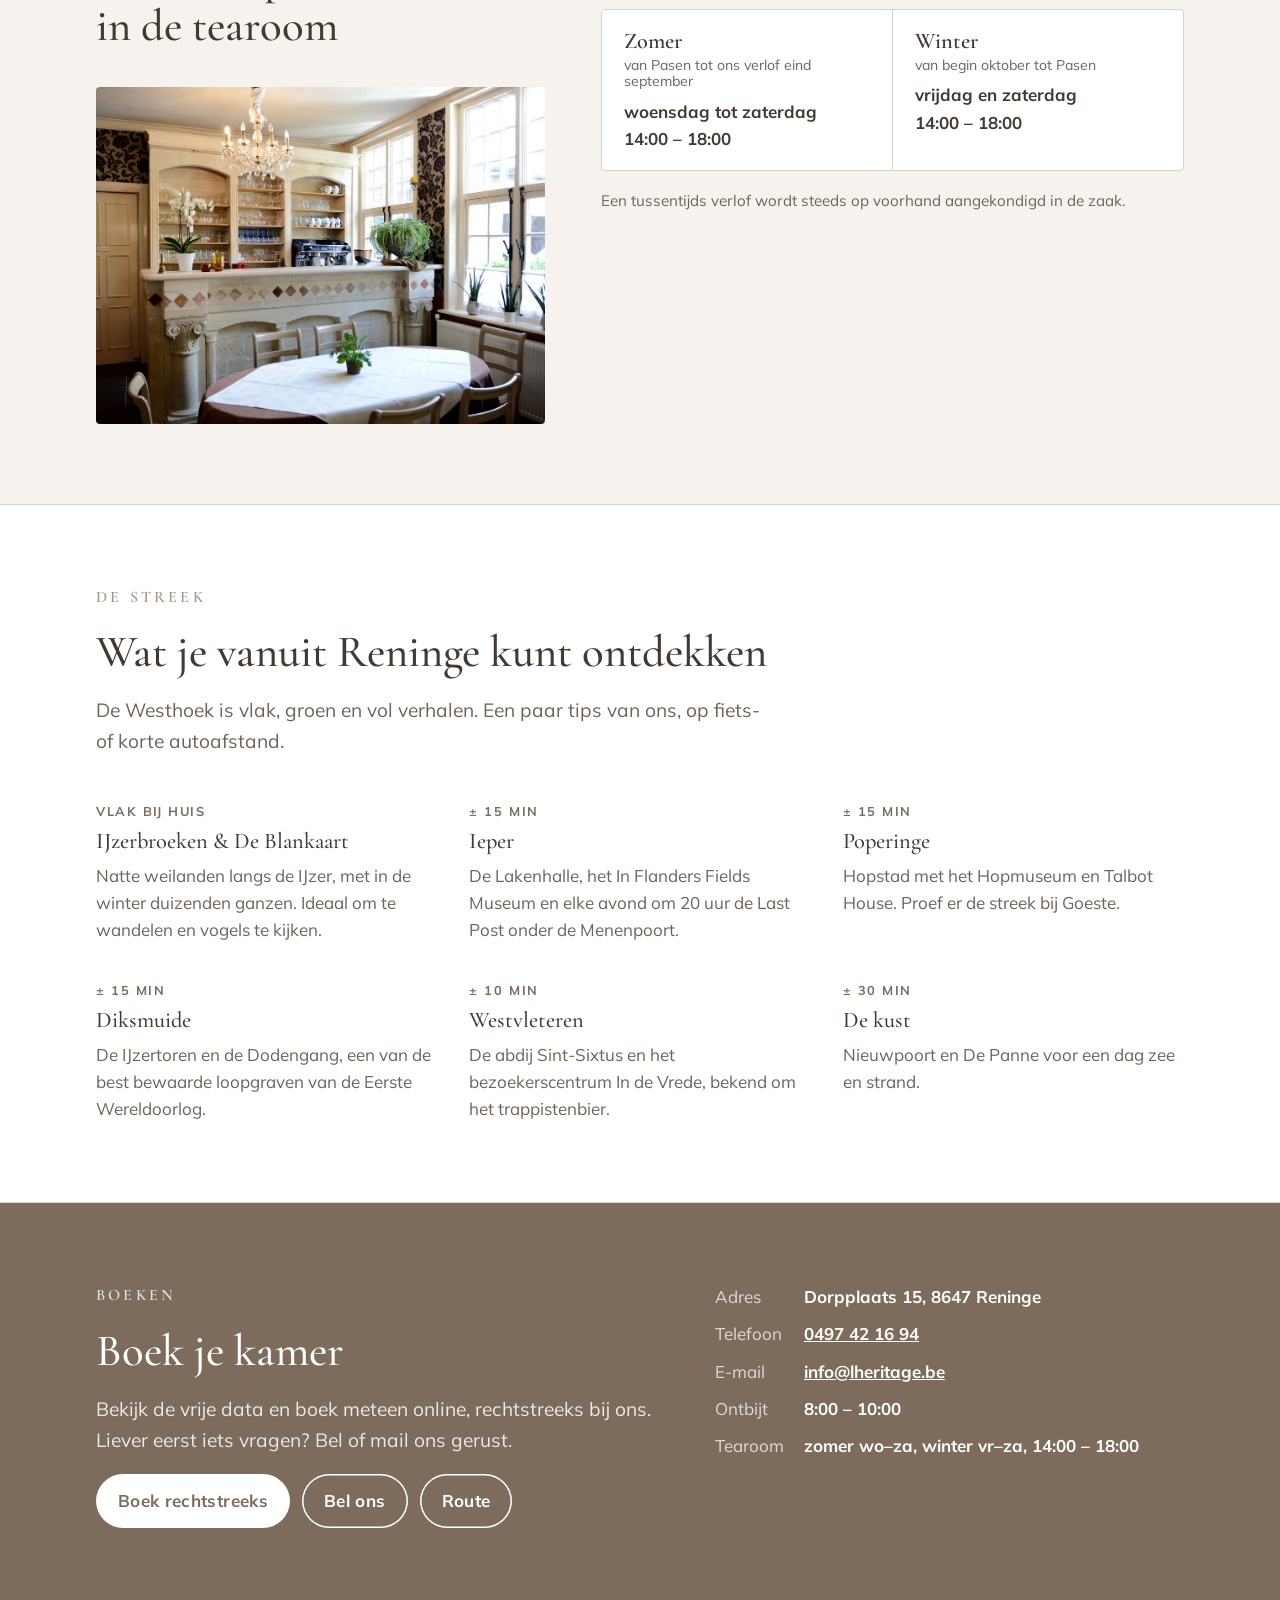
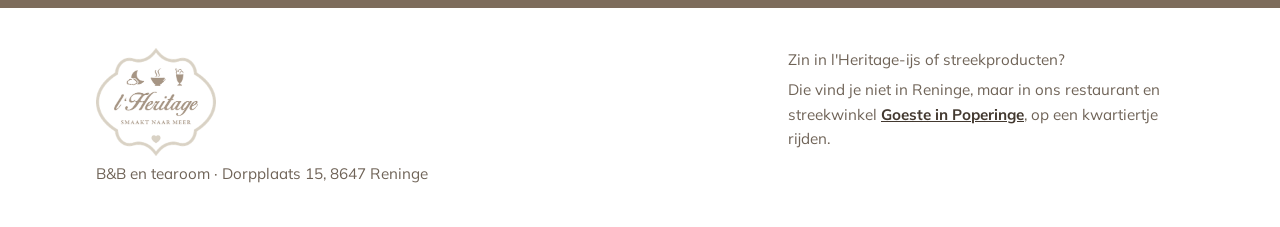
==== commit ecffadca: "Opmerkingen van de eigenaars verwerkt - Foto's van Bleu gris en Bleu blanc omgewisseld - Vermeld dat" ====
--- a/index.html
+++ b/index.html
@@ -76,7 +76,7 @@
         <ul class="expect">
           <li><b>Ontbijt met streekproducten</b><span>Elke ochtend tussen 8 en 10 uur. Vroeger vertrekken kan, laat het ons gewoon weten.</span></li>
           <li><b>Rekening met je dieet</b><span>Suikervrij, glutenvrij of andere wensen? Vermeld het bij je boeking.</span></li>
-          <li><b>Vijf kamers, vijf kleuren</b><span>Elke kamer heeft een eigen karakter en uitzicht, van de kerktoren tot de weilanden.</span></li>
+          <li><b>Eigen badkamer</b><span>Elke kamer heeft een eigen badkamertje met douche, toilet en lavabo.</span></li>
           <li><b>Welkom voor fietsers en wandelaars</b><span>Het fietsknooppuntennetwerk en de wandelroutes van de Westhoek vertrekken vlak bij de deur.</span></li>
           </ul>
       </div>
@@ -89,7 +89,7 @@
       <div class="stack">
         <span class="eyebrow">Kamers</span>
         <h2>Kies je kleur</h2>
-        <p class="lead">Elke kamer draagt de naam van haar kleur. Allemaal met ontbijt inbegrepen, de prijs hangt alleen af van het aantal personen.</p>
+        <p class="lead">Elke kamer draagt de naam van haar kleur. Elke kamer heeft een eigen badkamertje met douche, toilet en lavabo. Het ontbijt is altijd inbegrepen, de prijs hangt alleen af van het aantal personen.</p>
         <p class="lead">Binnen vind je hoge plafonds, oude deuren, een kroonluchter hier en daar en behang met karakter. Een huis met een verleden, waar je meteen thuiskomt.</p>
         </div>
       <figure class="photo wide"><img src="assets/img/gang.jpg" alt="Een jonge gast met een oude koffer in de gang van l'Heritage" width="1400" height="933" loading="lazy"></figure>
@@ -97,8 +97,8 @@
       <div class="rooms">
         <article class="room"><div class="chip" style="--c:var(--verm)"><img src="assets/img/kamer-vermillion.jpg" alt="Kamer Vermillion" width="900" height="600" loading="lazy"><span>1e verdieping</span></div><div class="txt"><h3>Vermillion</h3><p>Uitzicht op de kerktoren, twee eenpersoonsbedden.</p></div></article>
         <article class="room"><div class="chip" style="--c:var(--oran)"><img src="assets/img/kamer-orange.jpg" alt="Kamer Orange" width="900" height="600" loading="lazy"><span>1e verdieping</span></div><div class="txt"><h3>Orange</h3><p>Op het oosten, met de zonsopgang boven de IJzervlakte.</p></div></article>
-        <article class="room"><div class="chip" style="--c:var(--bgris)"><img src="assets/img/kamer-bleu-gris.jpg" alt="Kamer Bleu gris" width="900" height="600" loading="lazy"><span>1e verdieping</span></div><div class="txt"><h3>Bleu gris</h3><p>Aan de achterkant van het huis, de rustigste plek.</p></div></article>
-        <article class="room"><div class="chip" style="--c:var(--bblanc)"><img src="assets/img/kamer-bleu-blanc.jpg" alt="Kamer Bleu blanc" width="900" height="600" loading="lazy"><span>2e verdieping</span></div><div class="txt"><h3>Bleu blanc</h3><p>Knus, met dakkapel en zicht over de IJzerbroeken.</p></div></article>
+        <article class="room"><div class="chip" style="--c:var(--bgris)"><img src="assets/img/kamer-bleu-blanc.jpg" alt="Kamer Bleu gris" width="900" height="600" loading="lazy"><span>1e verdieping</span></div><div class="txt"><h3>Bleu gris</h3><p>Aan de achterkant van het huis, de rustigste plek.</p></div></article>
+        <article class="room"><div class="chip" style="--c:var(--bblanc)"><img src="assets/img/kamer-bleu-gris.jpg" alt="Kamer Bleu blanc" width="900" height="600" loading="lazy"><span>2e verdieping</span></div><div class="txt"><h3>Bleu blanc</h3><p>Knus, met dakkapel en zicht over de IJzerbroeken.</p></div></article>
         <article class="room"><div class="chip" style="--c:var(--vert)"><img src="assets/img/kamer-vert.jpg" alt="Kamer Vert" width="900" height="600" loading="lazy"><span>2e verdieping</span></div><div class="txt"><h3>Vert</h3><p>Een stille kamer onder het dak.</p></div></article>
         </div>
       <div class="prices" aria-label="Prijzen">
@@ -112,7 +112,7 @@
     <div class="wrap split">
       <div class="stack">
         <span class="eyebrow">Tearoom</span>
-        <h2>Op vrijdag en zaterdag staat de koffie klaar</h2>
+        <h2>Koffie en pannenkoeken in de tearoom</h2>
         <figure class="photo"><img src="assets/img/tearoom.jpg" alt="De tearoom met stenen bar, kroonluchter en hoge ramen" width="1200" height="801" loading="lazy"></figure>
       </div>
       <div class="stack">
@@ -120,9 +120,10 @@
           <p>Ook wie niet blijft slapen is welkom. Op het zonnige terras of bij de open haard bakken we verse pannenkoeken volgens het familierecept, en schenken we koffie voor fietsers en wandelaars die even willen uitblazen.</p>
         </div>
         <dl class="hours">
-          <dt>Vrijdag</dt><dd>14:00 – 18:00</dd>
-          <dt>Zaterdag</dt><dd>14:00 – 18:00</dd>
-        </dl>
+          <div><dt>Zomer<small>van Pasen tot ons verlof eind september</small></dt><dd>woensdag tot zaterdag<br>14:00 – 18:00</dd></div>
+          <div><dt>Winter<small>van begin oktober tot Pasen</small></dt><dd>vrijdag en zaterdag<br>14:00 – 18:00</dd></div>
+          </dl>
+        <p class="hours-note">Een tussentijds verlof wordt steeds op voorhand aangekondigd in de zaak.</p>
       </div>
     </div>
   </section>
@@ -163,7 +164,7 @@
           <dt>Telefoon</dt><dd><a href="tel:+32497421694">0497 42 16 94</a></dd>
           <dt>E-mail</dt><dd><a href="mailto:info@lheritage.be">info@lheritage.be</a></dd>
           <dt>Ontbijt</dt><dd>8:00 – 10:00</dd>
-          <dt>Tearoom</dt><dd>vr en za, 14:00 – 18:00</dd>
+          <dt>Tearoom</dt><dd>zomer wo–za, winter vr–za, 14:00 – 18:00</dd>
         </dl>
       </div>
     </div>
--- a/assets/css/style.css
+++ b/assets/css/style.css
@@ -97,9 +97,14 @@
 
 /* tearoom */
 .tearoom{background:var(--surface)}
-.hours{display:inline-grid;grid-template-columns:auto auto;gap:4px 24px;padding:18px 22px;border:1px solid var(--line);font-variant-numeric:tabular-nums;background:var(--bg)}
-.hours dt{font-weight:700}
-.hours dd{margin:0}
+.hours{display:grid;grid-template-columns:repeat(2,minmax(0,1fr));margin:0;border:1px solid var(--line);border-radius:4px;background:var(--bg);font-variant-numeric:tabular-nums}
+.hours > div{padding:18px 22px;display:flex;flex-direction:column;gap:8px}
+.hours > div + div{border-left:1px solid var(--line)}
+.hours dt{font-family:var(--display);font-weight:600;font-size:1.4rem;line-height:1.15}
+.hours dt small{display:block;font-family:var(--body);font-weight:400;font-size:.88rem;color:var(--muted);margin-top:4px}
+.hours dd{margin:0;font-weight:700}
+.hours-note{font-size:.95rem;color:var(--muted)}
+@media (max-width:560px){.hours{grid-template-columns:1fr}.hours > div + div{border-left:0;border-top:1px solid var(--line)}}
 
 /* streek */
 .places{display:grid;grid-template-columns:repeat(3,minmax(0,1fr));gap:36px 32px;margin-top:44px}
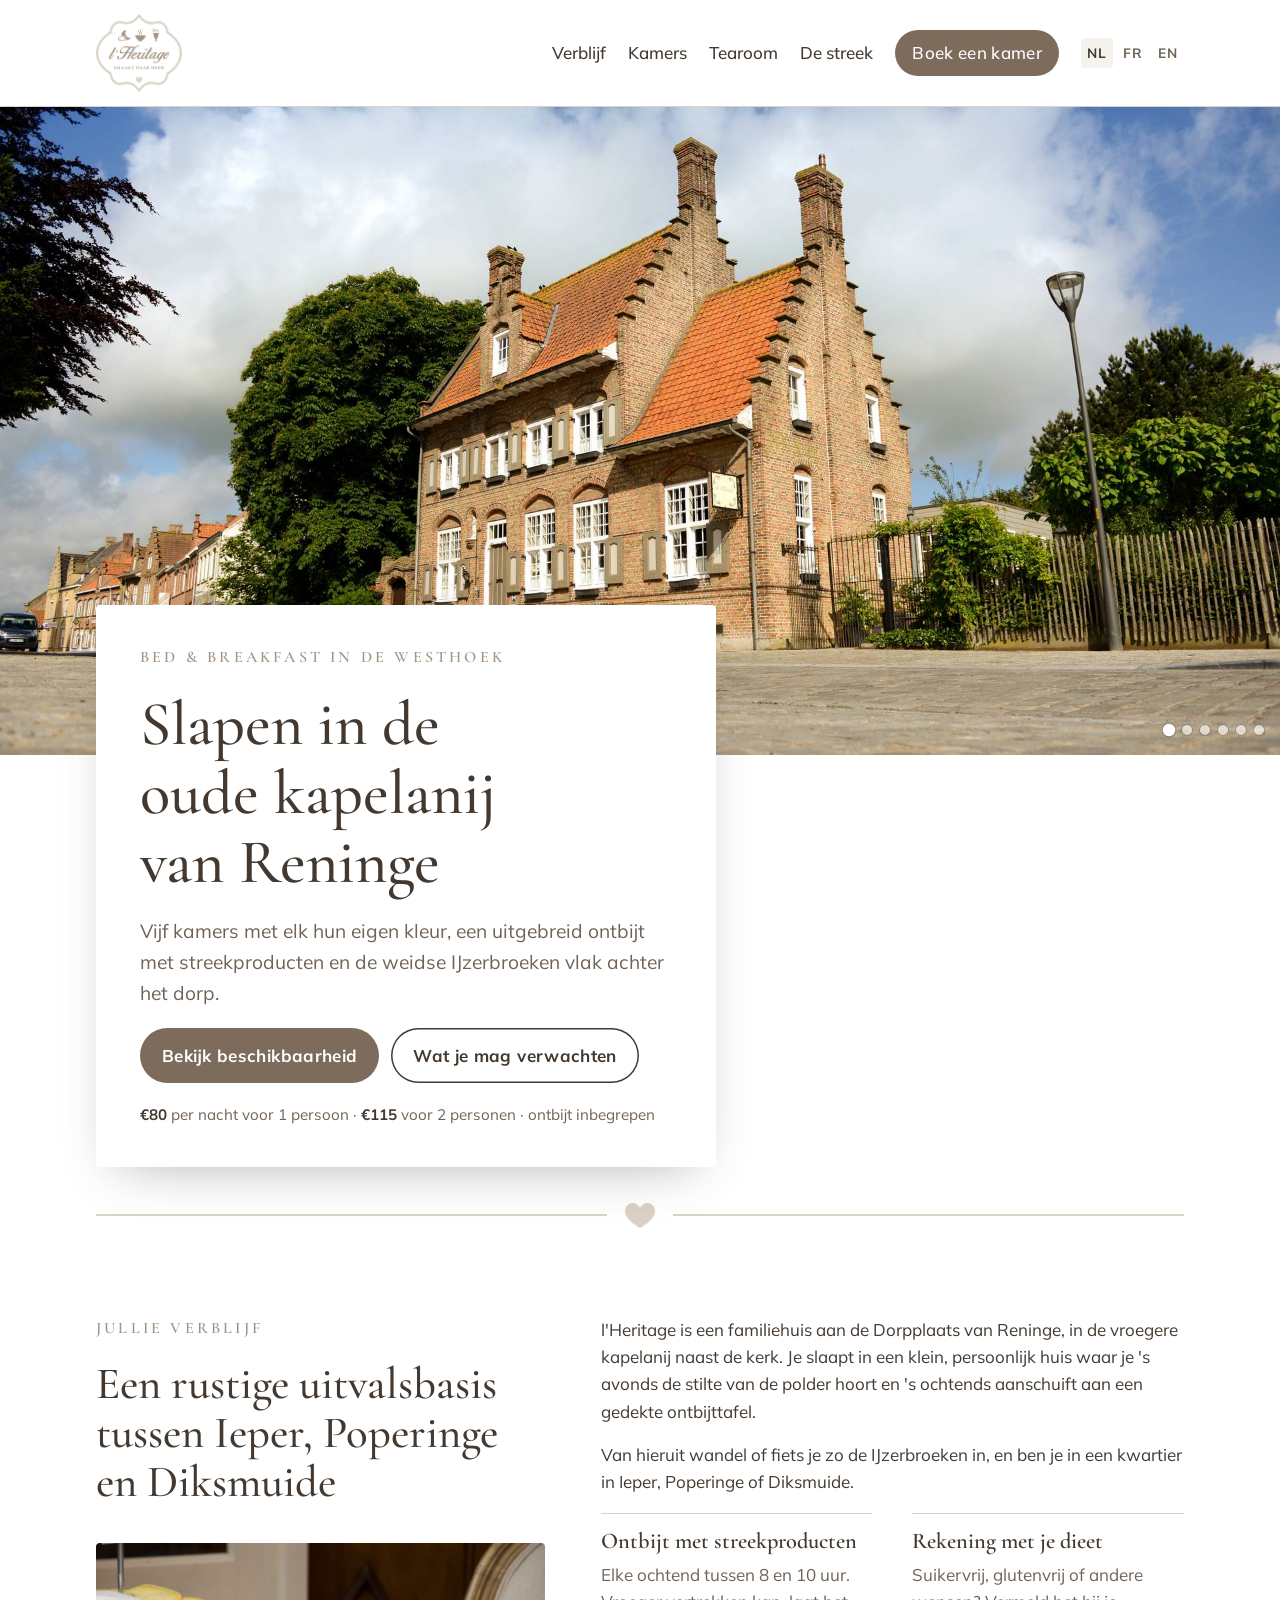
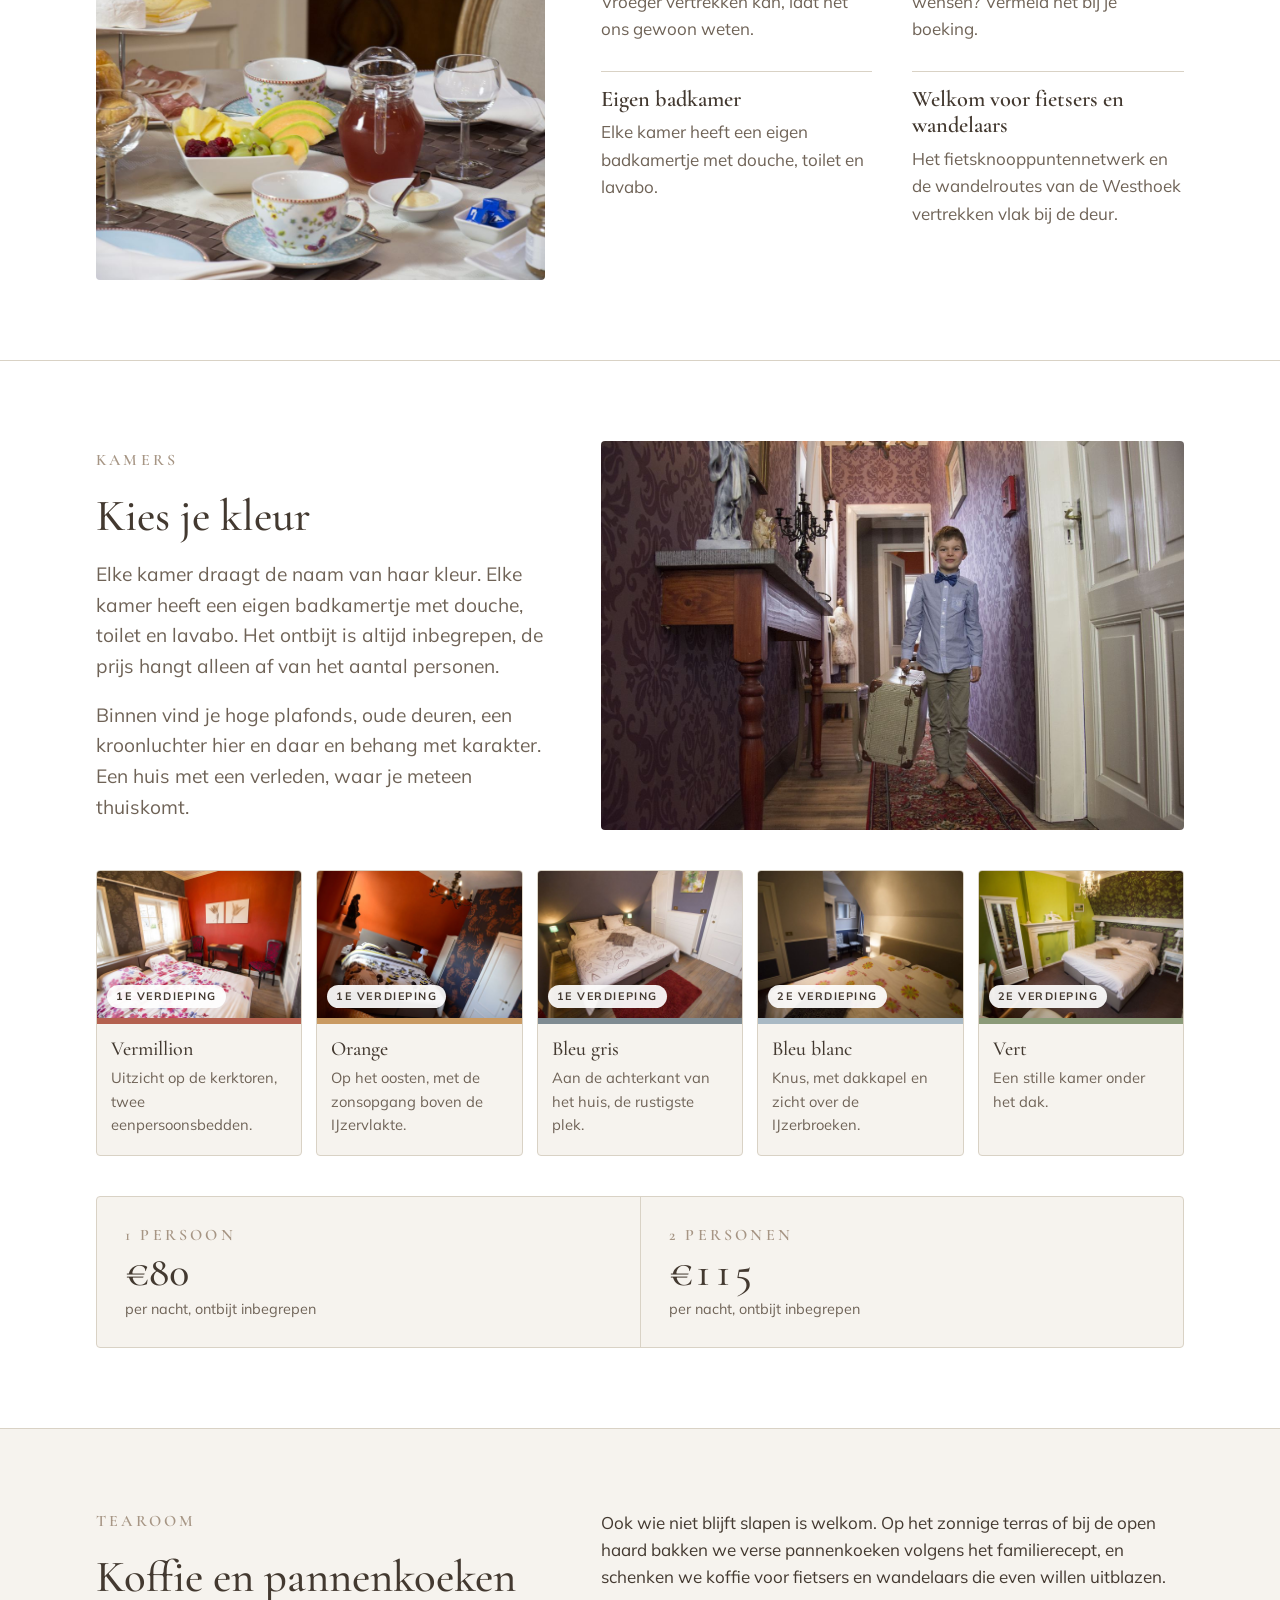
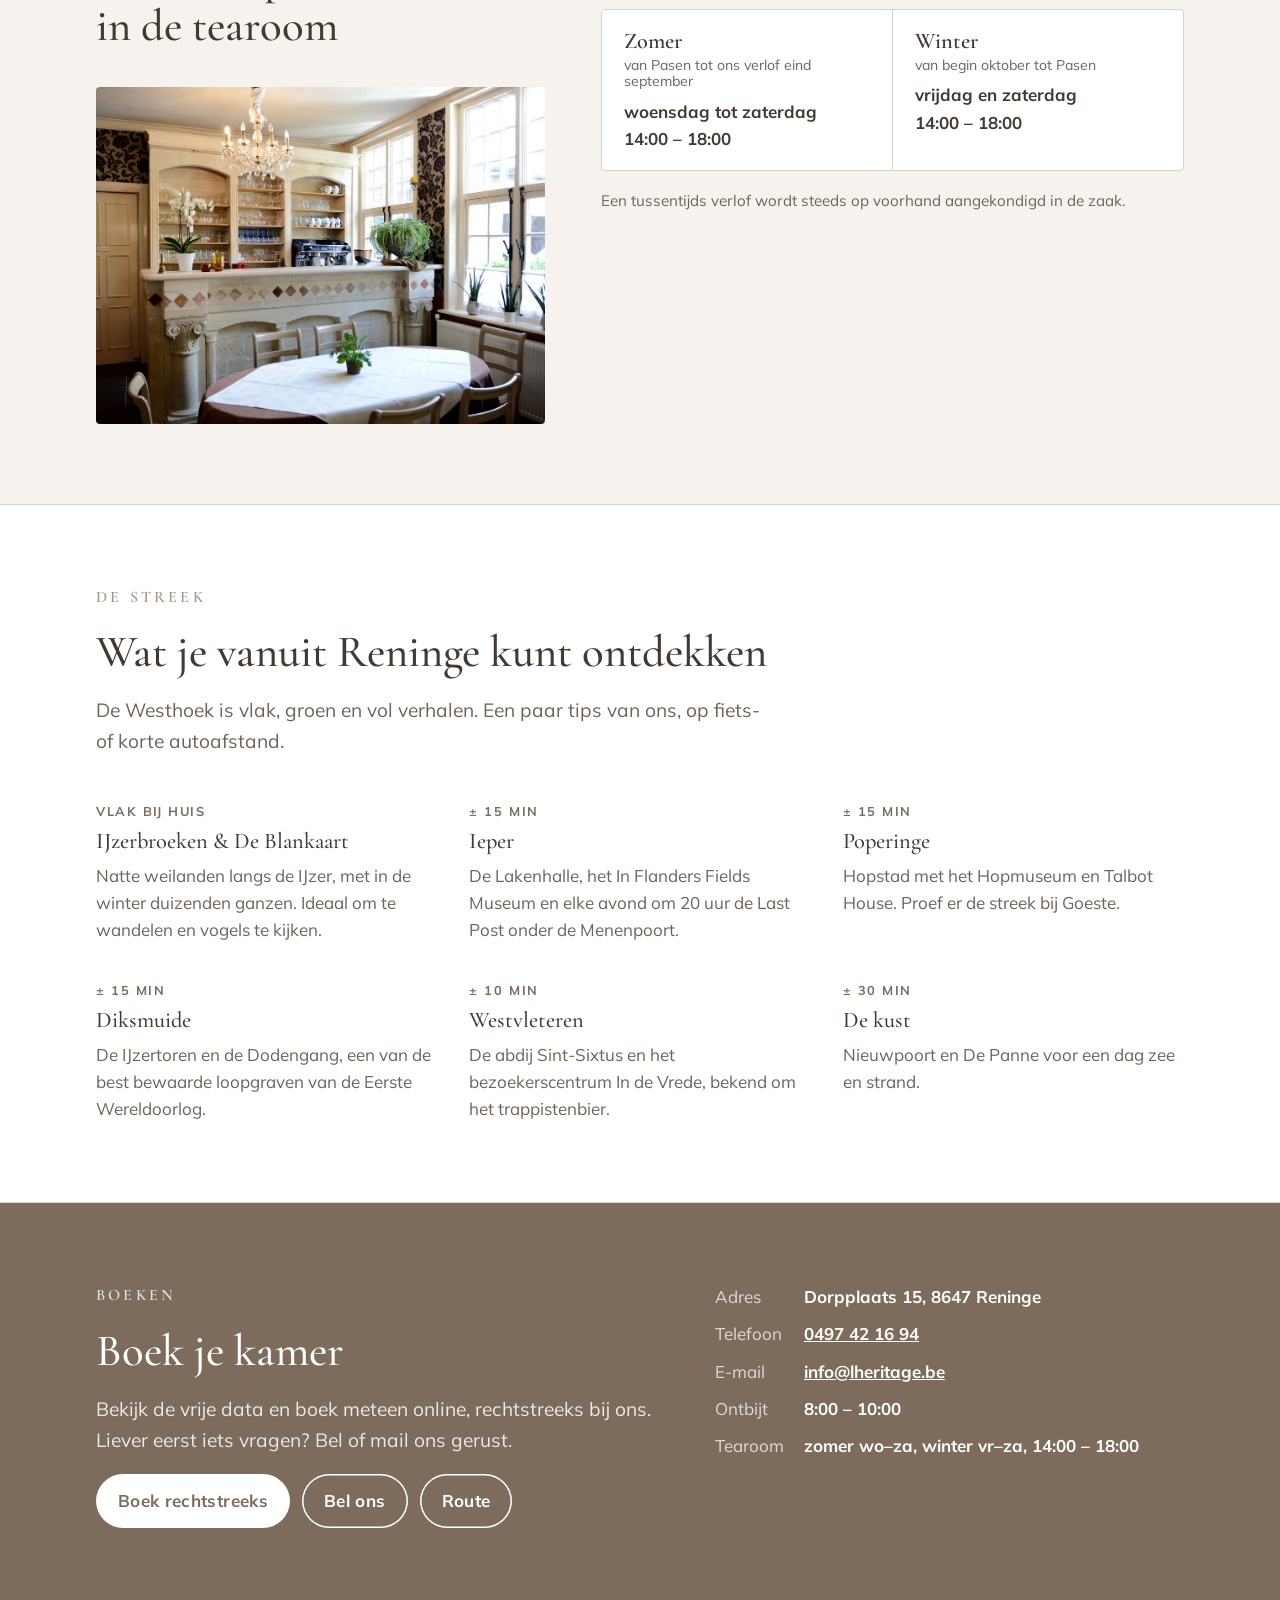
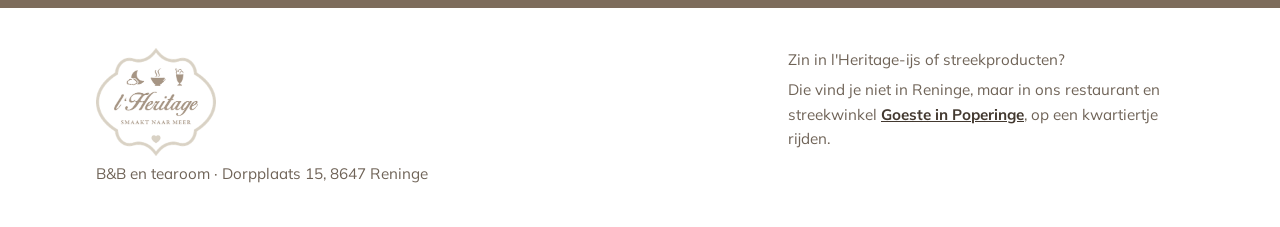
==== commit 531056ce: "Startbeeld als slideshow met zes foto's Gevel, terras en tuin, ontbijtzaal, kamer Vermillion, ontbij" ====
--- a/index.html
+++ b/index.html
@@ -22,7 +22,7 @@
   <link rel="preconnect" href="https://fonts.gstatic.com" crossorigin>
   <link rel="stylesheet" href="https://fonts.googleapis.com/css2?family=Cormorant+Garamond:ital,wght@0,500;0,600;1,500&family=Mulish:wght@400;600;700&display=swap">
   <link rel="stylesheet" href="assets/css/style.css">
-  <script type="application/ld+json">{"@context": "https://schema.org", "@type": "BedAndBreakfast", "name": "l'Heritage", "url": "https://www.lheritage.be/", "image": "https://www.lheritage.be/assets/img/gevel-breed.jpg", "telephone": "+32 497 42 16 94", "email": "info@lheritage.be", "priceRange": "€80 – €115", "address": {"@type": "PostalAddress", "streetAddress": "Dorpplaats 15", "postalCode": "8647", "addressLocality": "Reninge", "addressCountry": "BE"}, "numberOfRooms": 5}</script>
+  <script type="application/ld+json">{"@context": "https://schema.org", "@type": "BedAndBreakfast", "name": "l'Heritage", "url": "https://www.lheritage.be/", "image": "https://www.lheritage.be/assets/img/slide-gevel.jpg", "telephone": "+32 497 42 16 94", "email": "info@lheritage.be", "priceRange": "€80 – €115", "address": {"@type": "PostalAddress", "streetAddress": "Dorpplaats 15", "postalCode": "8647", "addressLocality": "Reninge", "addressCountry": "BE"}, "numberOfRooms": 5}</script>
 </head>
 <body>
 <header class="site">
@@ -43,8 +43,14 @@
 
 <main id="top">
   <div class="hero">
-    <div class="hero-photo">
-      <img src="assets/img/gevel-breed.jpg" srcset="assets/img/gevel-breed-1200.jpg 1200w, assets/img/gevel-breed.jpg 2400w" sizes="100vw" alt="De oude kapelanij van l'Heritage aan de Dorpplaats in Reninge" width="2400" height="1602" fetchpriority="high">
+    <div class="hero-photo" data-slideshow>
+      <img class="slide is-active" src="assets/img/slide-gevel.jpg" srcset="assets/img/slide-gevel-1000.jpg 1000w, assets/img/slide-gevel.jpg 1920w" sizes="100vw" alt="De oude kapelanij van l'Heritage aan de Dorpplaats in Reninge" width="1920" height="1280" fetchpriority="high">
+      <img class="slide" style="object-position:50% 30%" src="assets/img/slide-terras.jpg" srcset="assets/img/slide-terras-1000.jpg 1000w, assets/img/slide-terras.jpg 1920w" sizes="100vw" alt="Het terras en de tuin met buxushagen en hortensia's" width="1920" height="1280" loading="lazy">
+      <img class="slide" src="assets/img/slide-ontbijtzaal.jpg" srcset="assets/img/slide-ontbijtzaal-1000.jpg 1000w, assets/img/slide-ontbijtzaal.jpg 1920w" sizes="100vw" alt="De ontbijtzaal met rode wanden, kroonluchter en gedekte tafels" width="1920" height="1280" loading="lazy">
+      <img class="slide" src="assets/img/slide-vermillion.jpg" srcset="assets/img/slide-vermillion-1000.jpg 1000w, assets/img/slide-vermillion.jpg 1920w" sizes="100vw" alt="Kamer Vermillion met rode wand en bloemetjesdekbed" width="1920" height="1280" loading="lazy">
+      <img class="slide" src="assets/img/slide-ontbijt.jpg" srcset="assets/img/slide-ontbijt-1000.jpg 1000w, assets/img/slide-ontbijt.jpg 1920w" sizes="100vw" alt="Ontbijt van bovenaf: broodjes, kaas, fruit en koffie" width="1920" height="1280" loading="lazy">
+      <img class="slide" src="assets/img/slide-tearoom.jpg" srcset="assets/img/slide-tearoom-1000.jpg 1000w, assets/img/slide-tearoom.jpg 1920w" sizes="100vw" alt="De tearoom met stenen bar en kroonluchter" width="1920" height="1280" loading="lazy">
+      <div class="slide-dots" role="group" aria-label="Kies een foto"><button type="button" aria-label="Foto 1" aria-current="true"></button><button type="button" aria-label="Foto 2"></button><button type="button" aria-label="Foto 3"></button><button type="button" aria-label="Foto 4"></button><button type="button" aria-label="Foto 5"></button><button type="button" aria-label="Foto 6"></button></div>
     </div>
     <div class="wrap">
       <div class="hero-card">
@@ -183,5 +189,6 @@
     </div>
   </div>
 </footer>
+<script src="assets/js/slideshow.js" defer></script>
 </body>
 </html>
--- a/assets/css/style.css
+++ b/assets/css/style.css
@@ -49,7 +49,13 @@
 
 /* hero: foto over de volledige breedte, tekst in een witte kaart die over de onderrand schuift */
 .hero-photo{position:relative;height:clamp(380px,72vh,760px);overflow:hidden;background:var(--surface)}
-.hero-photo img{display:block;width:100%;height:100%;max-width:100%;object-fit:cover;object-position:50% 45%}
+.hero-photo .slide{position:absolute;inset:0;display:block;width:100%;height:100%;max-width:100%;object-fit:cover;object-position:50% 45%;opacity:0;transition:opacity 1.4s ease}
+.hero-photo .slide.is-active{opacity:1}
+.slide-dots{position:absolute;right:max(16px,env(safe-area-inset-right,0px));bottom:20px;z-index:2;display:flex;gap:8px}
+.slide-dots button{width:10px;height:10px;padding:0;border:0;border-radius:50%;background:rgba(255,255,255,.6);box-shadow:0 0 0 1px rgba(67,57,48,.25);cursor:pointer}
+.slide-dots button[aria-current="true"]{background:#fff;transform:scale(1.25)}
+@media (prefers-reduced-motion:reduce){.hero-photo .slide{transition:none}}
+@media (max-width:820px){.slide-dots{bottom:auto;top:16px}}
 .hero-card{position:relative;z-index:1;margin-top:-150px;max-width:620px;background:var(--bg);padding:40px 44px;border-radius:4px;box-shadow:0 18px 50px -24px rgba(67,57,48,.45);display:flex;flex-direction:column;gap:20px}
 .hero-card h1{font-size:clamp(2.3rem,5vw,3.9rem)}
 .price-note{font-size:.95rem;color:var(--muted)}
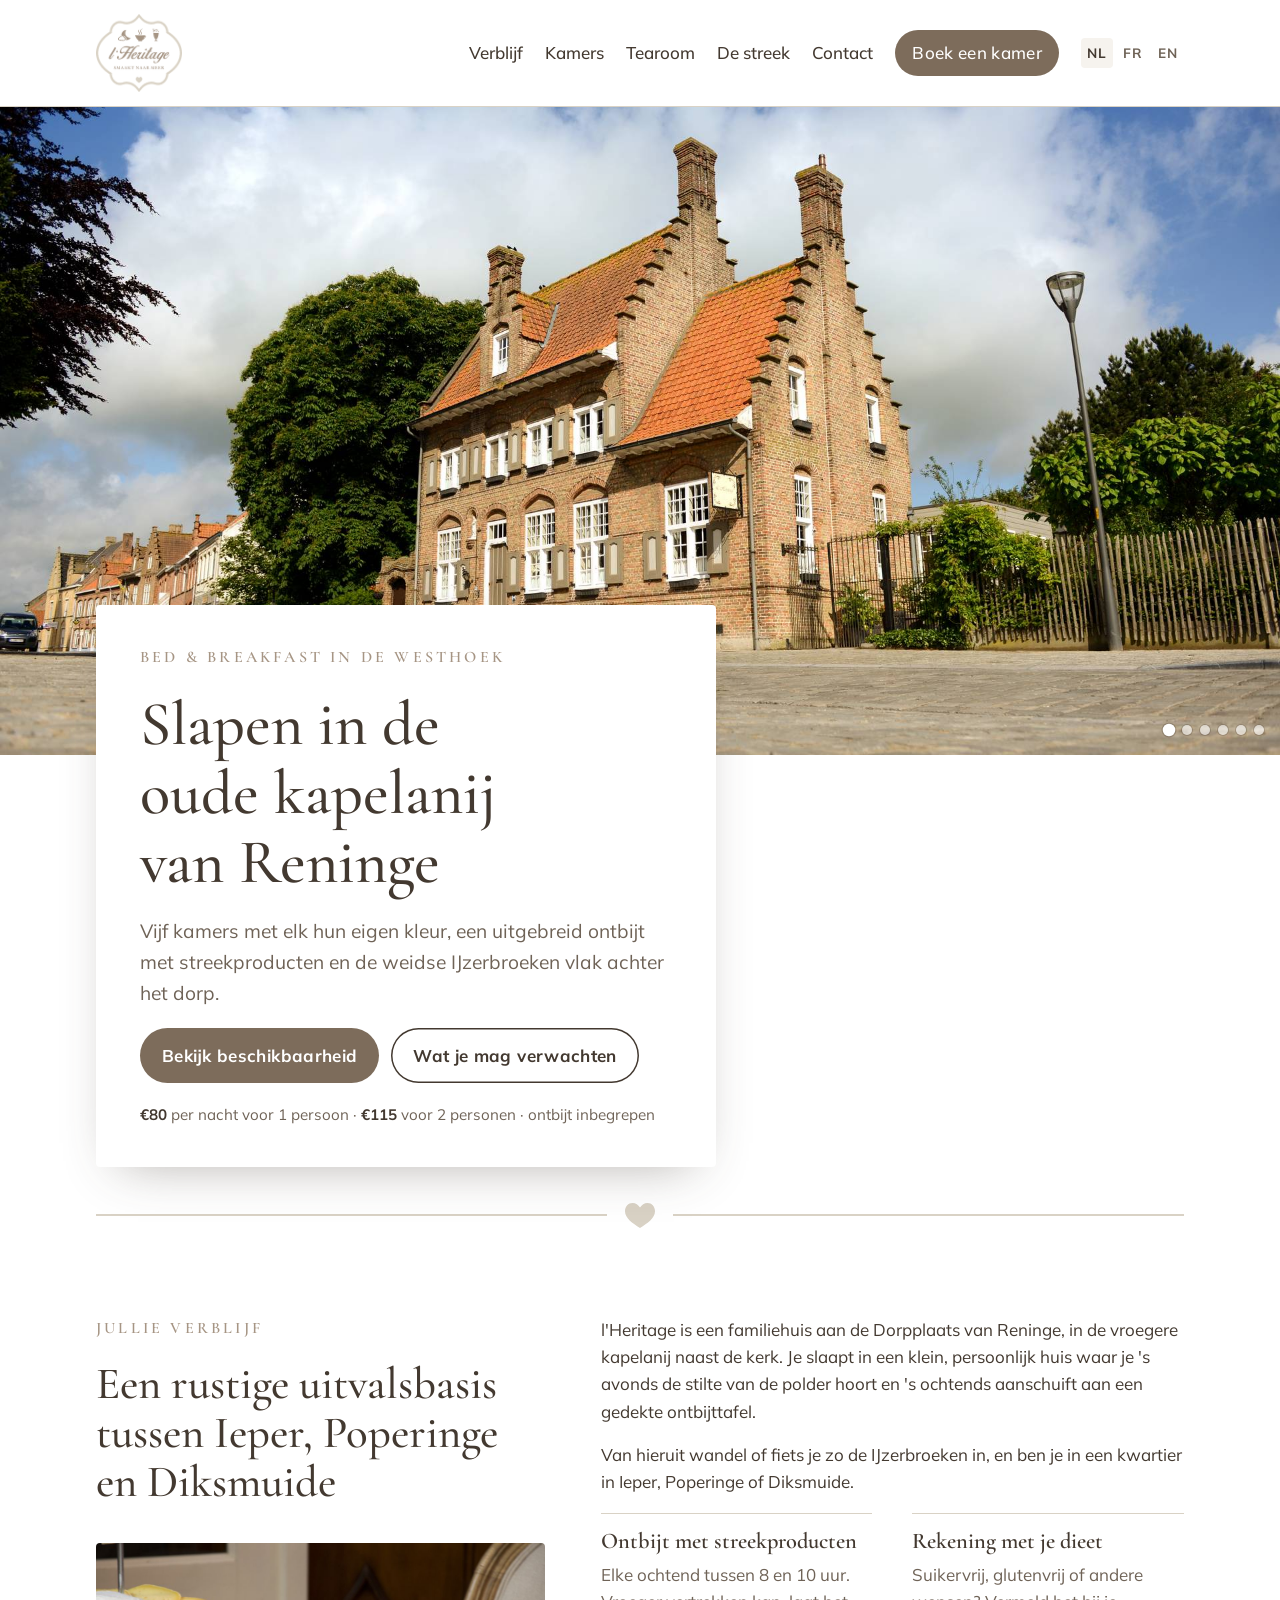
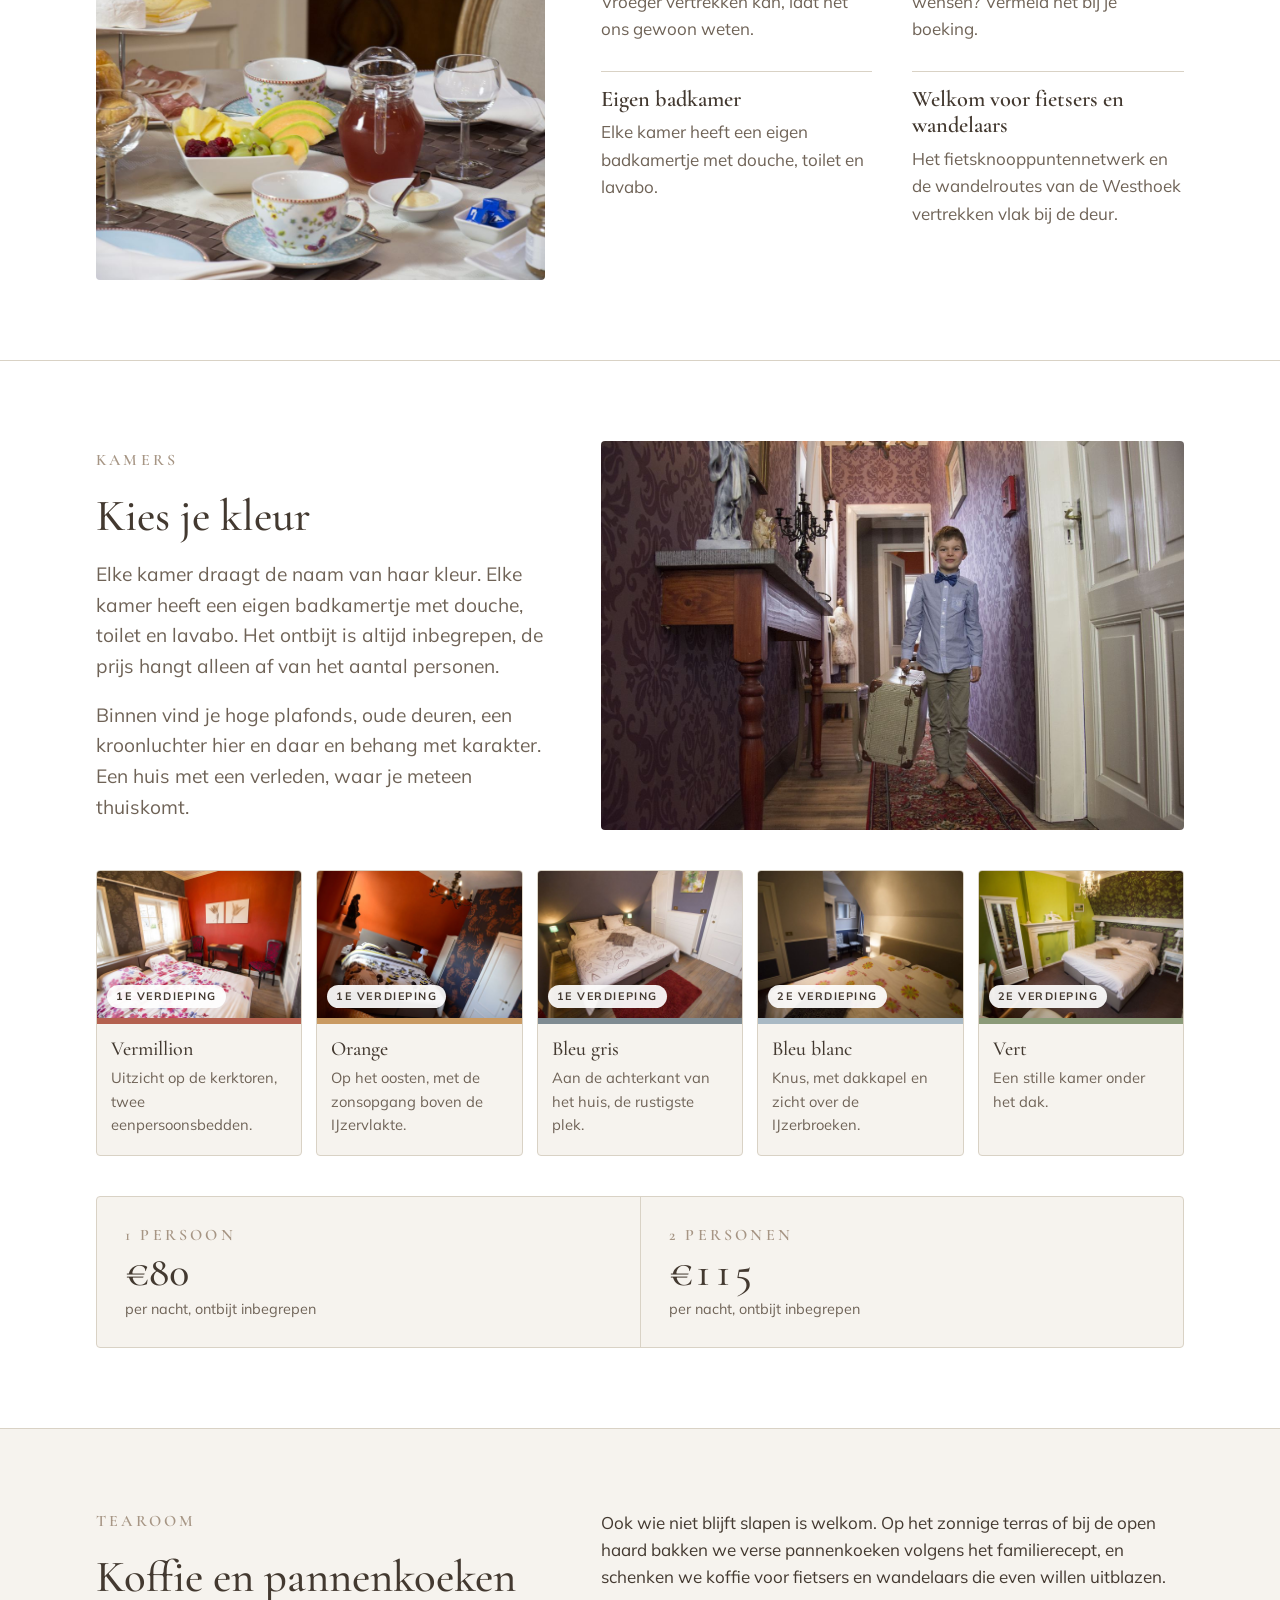
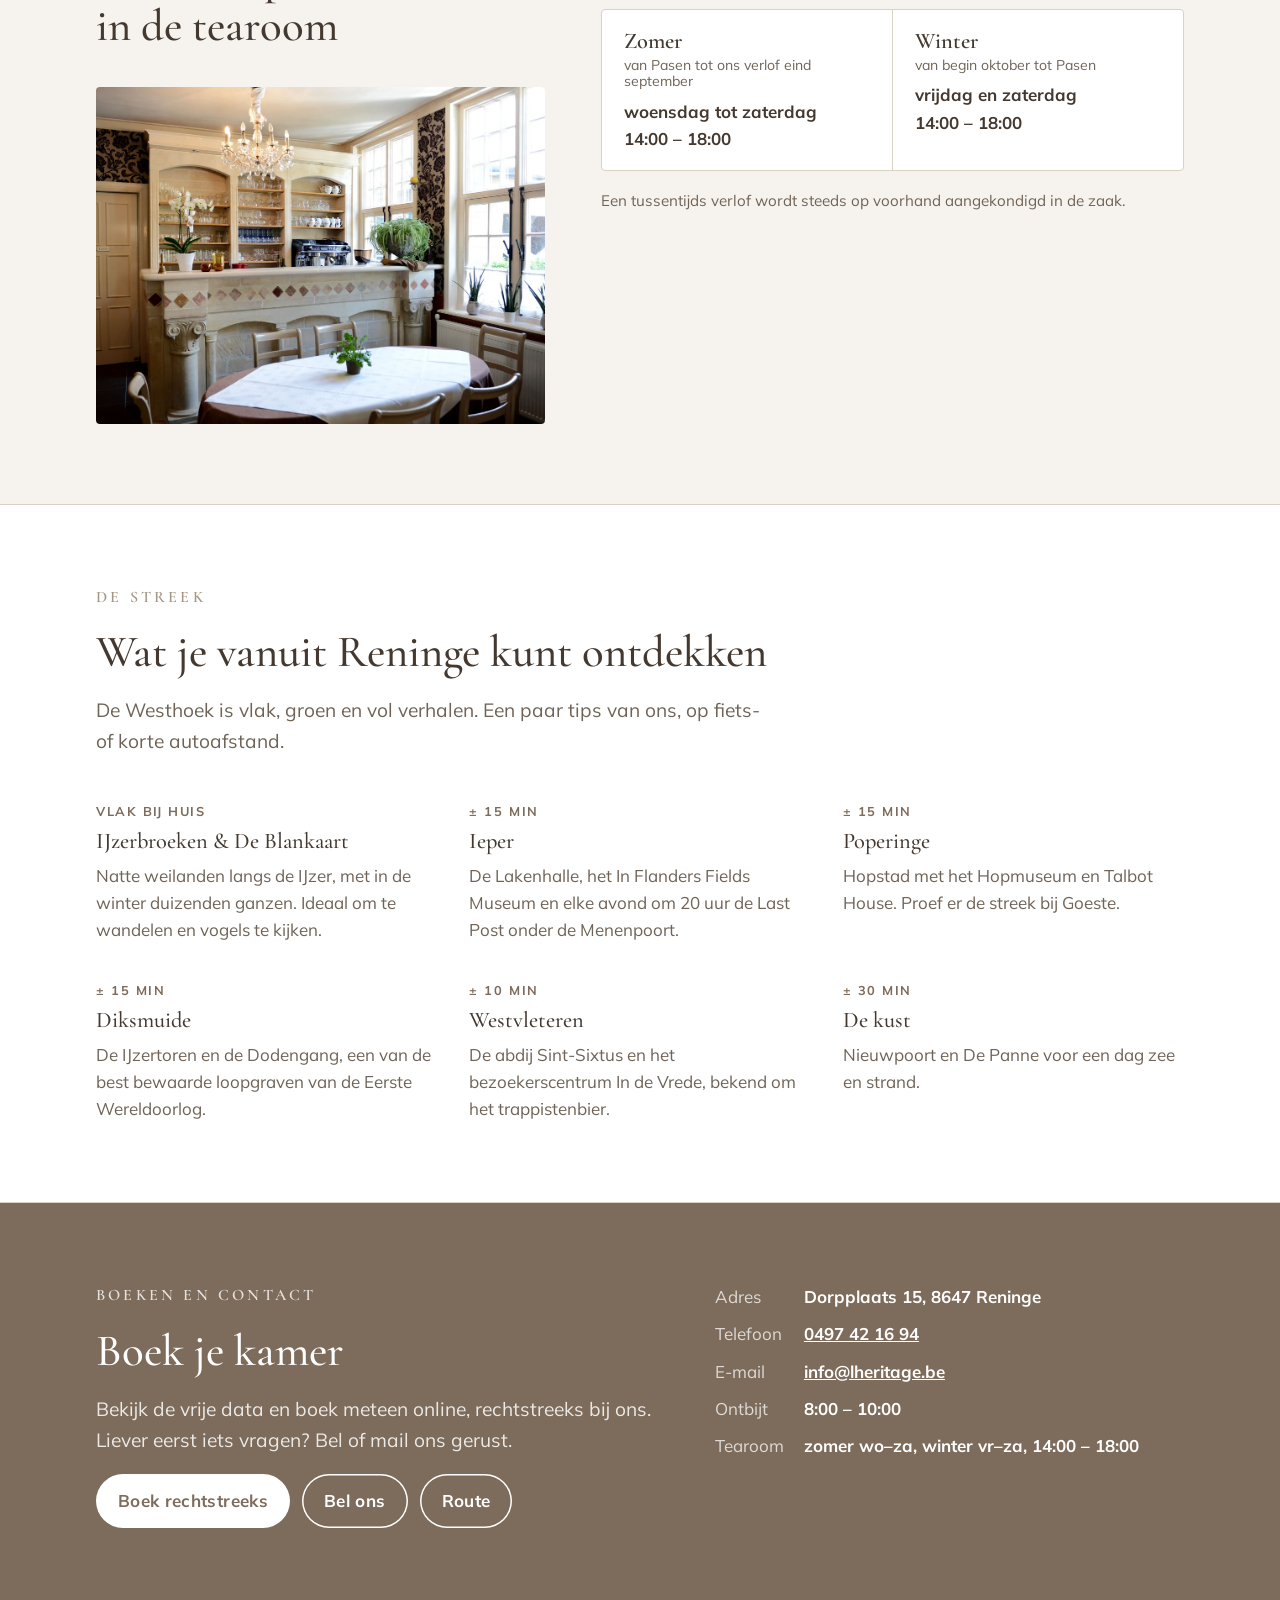
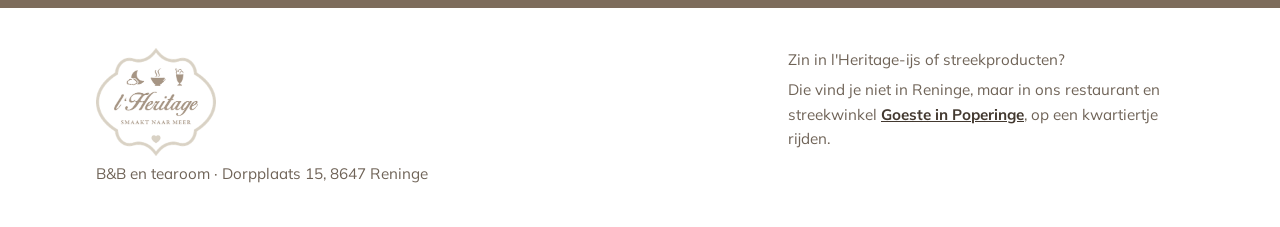
==== commit 8b96f76d: "Contact in het menu Nieuwe menulink 'Contact' die naar het blok 'Boeken en contact' springt, in de d" ====
--- a/index.html
+++ b/index.html
@@ -34,6 +34,7 @@
       <a href="#kamers">Kamers</a>
       <a href="#tearoom">Tearoom</a>
       <a href="#streek">De streek</a>
+      <a href="#boeken">Contact</a>
       <a class="btn" href="#boeken">Boek een kamer</a>
       </nav>
       <nav class="lang" aria-label="Taal"><a href="" aria-current="page" lang="nl">NL</a><a href="fr/" lang="fr">FR</a><a href="en/" lang="en">EN</a></nav>
@@ -155,7 +156,7 @@
   <section id="boeken" class="book">
     <div class="wrap book-grid">
       <div class="stack">
-        <span class="eyebrow" style="color:inherit;opacity:.8">Boeken</span>
+        <span class="eyebrow" style="color:inherit;opacity:.8">Boeken en contact</span>
         <h2>Boek je kamer</h2>
         <p class="lead">Bekijk de vrije data en boek meteen online, rechtstreeks bij ons. Liever eerst iets vragen? Bel of mail ons gerust.</p>
         <div class="actions">
@@ -164,7 +165,7 @@
           <a class="btn ghost" href="https://www.google.com/maps/search/?api=1&query=Dorpplaats+15+8647+Reninge" target="_blank" rel="noopener">Route</a>
         </div>
       </div>
-      <div class="contact">
+      <div class="contact" id="contact">
         <dl>
           <dt>Adres</dt><dd>Dorpplaats 15, 8647 Reninge</dd>
           <dt>Telefoon</dt><dd><a href="tel:+32497421694">0497 42 16 94</a></dd>
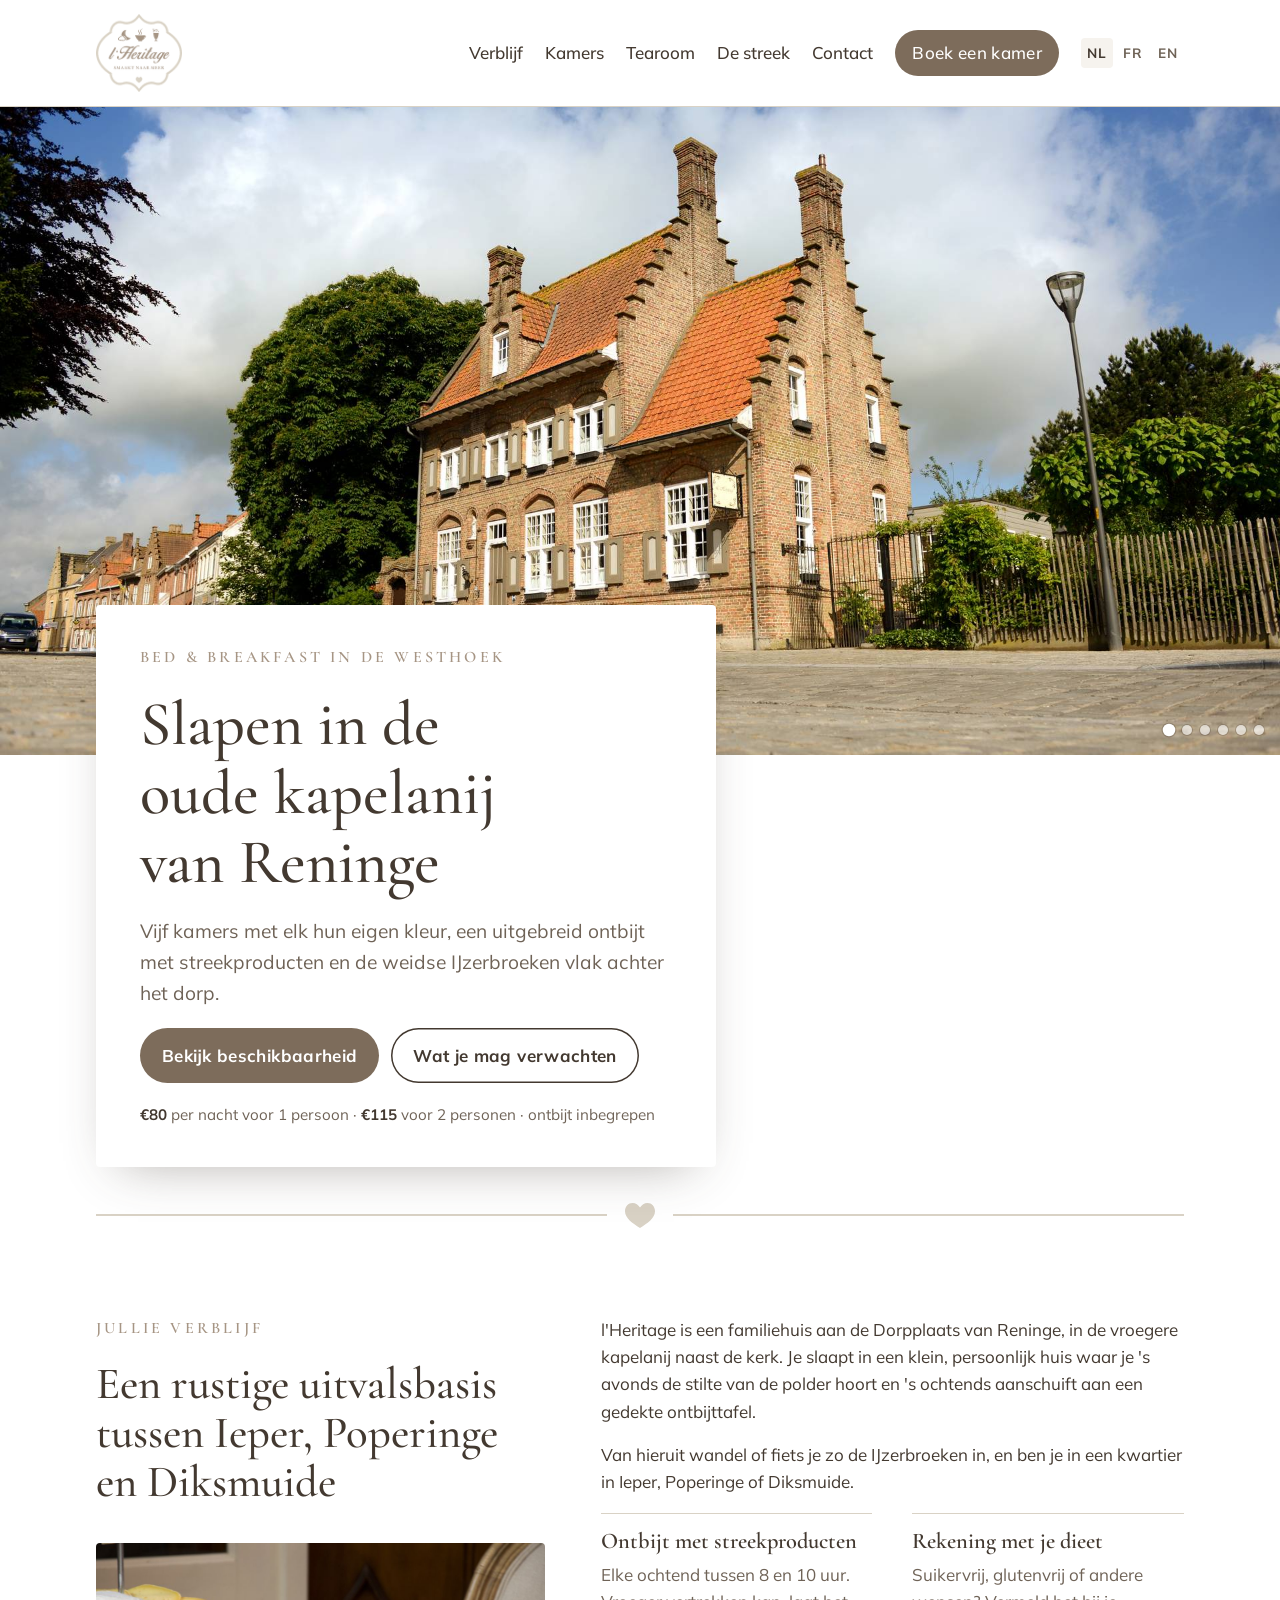
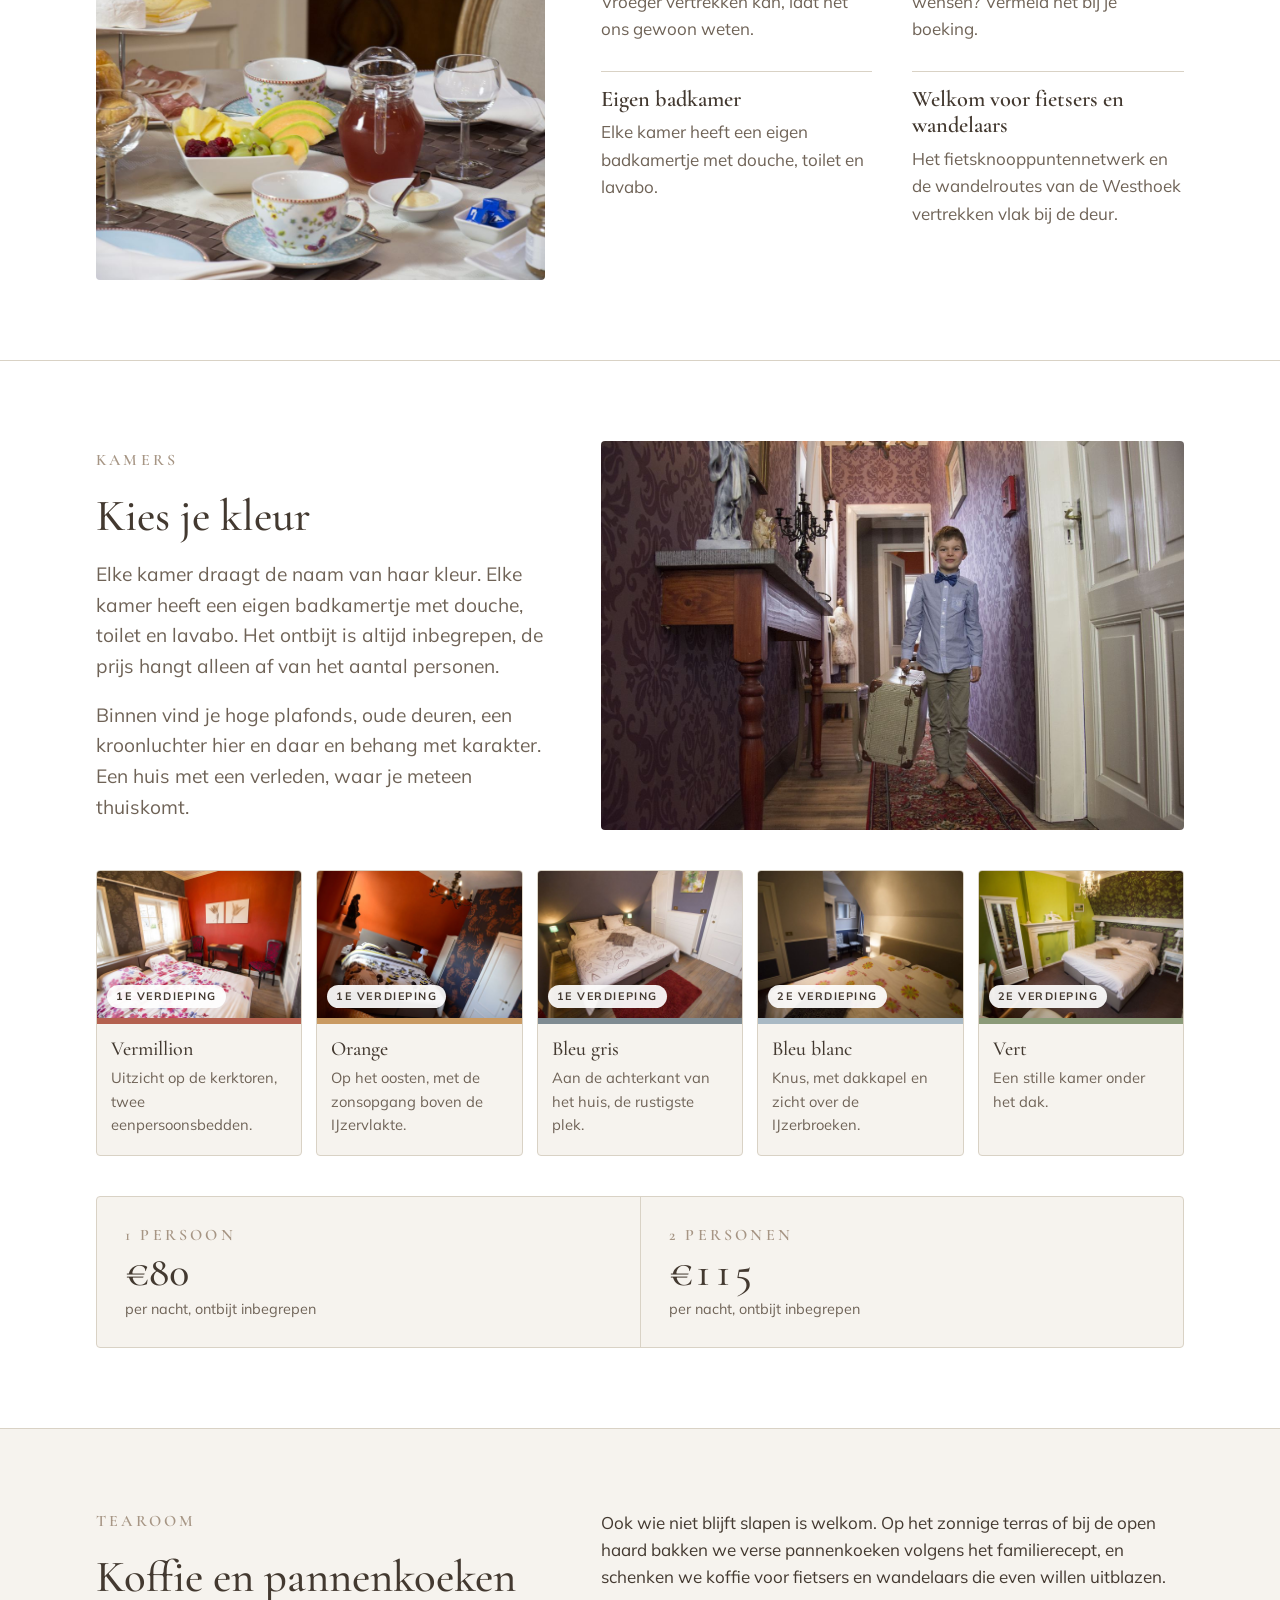
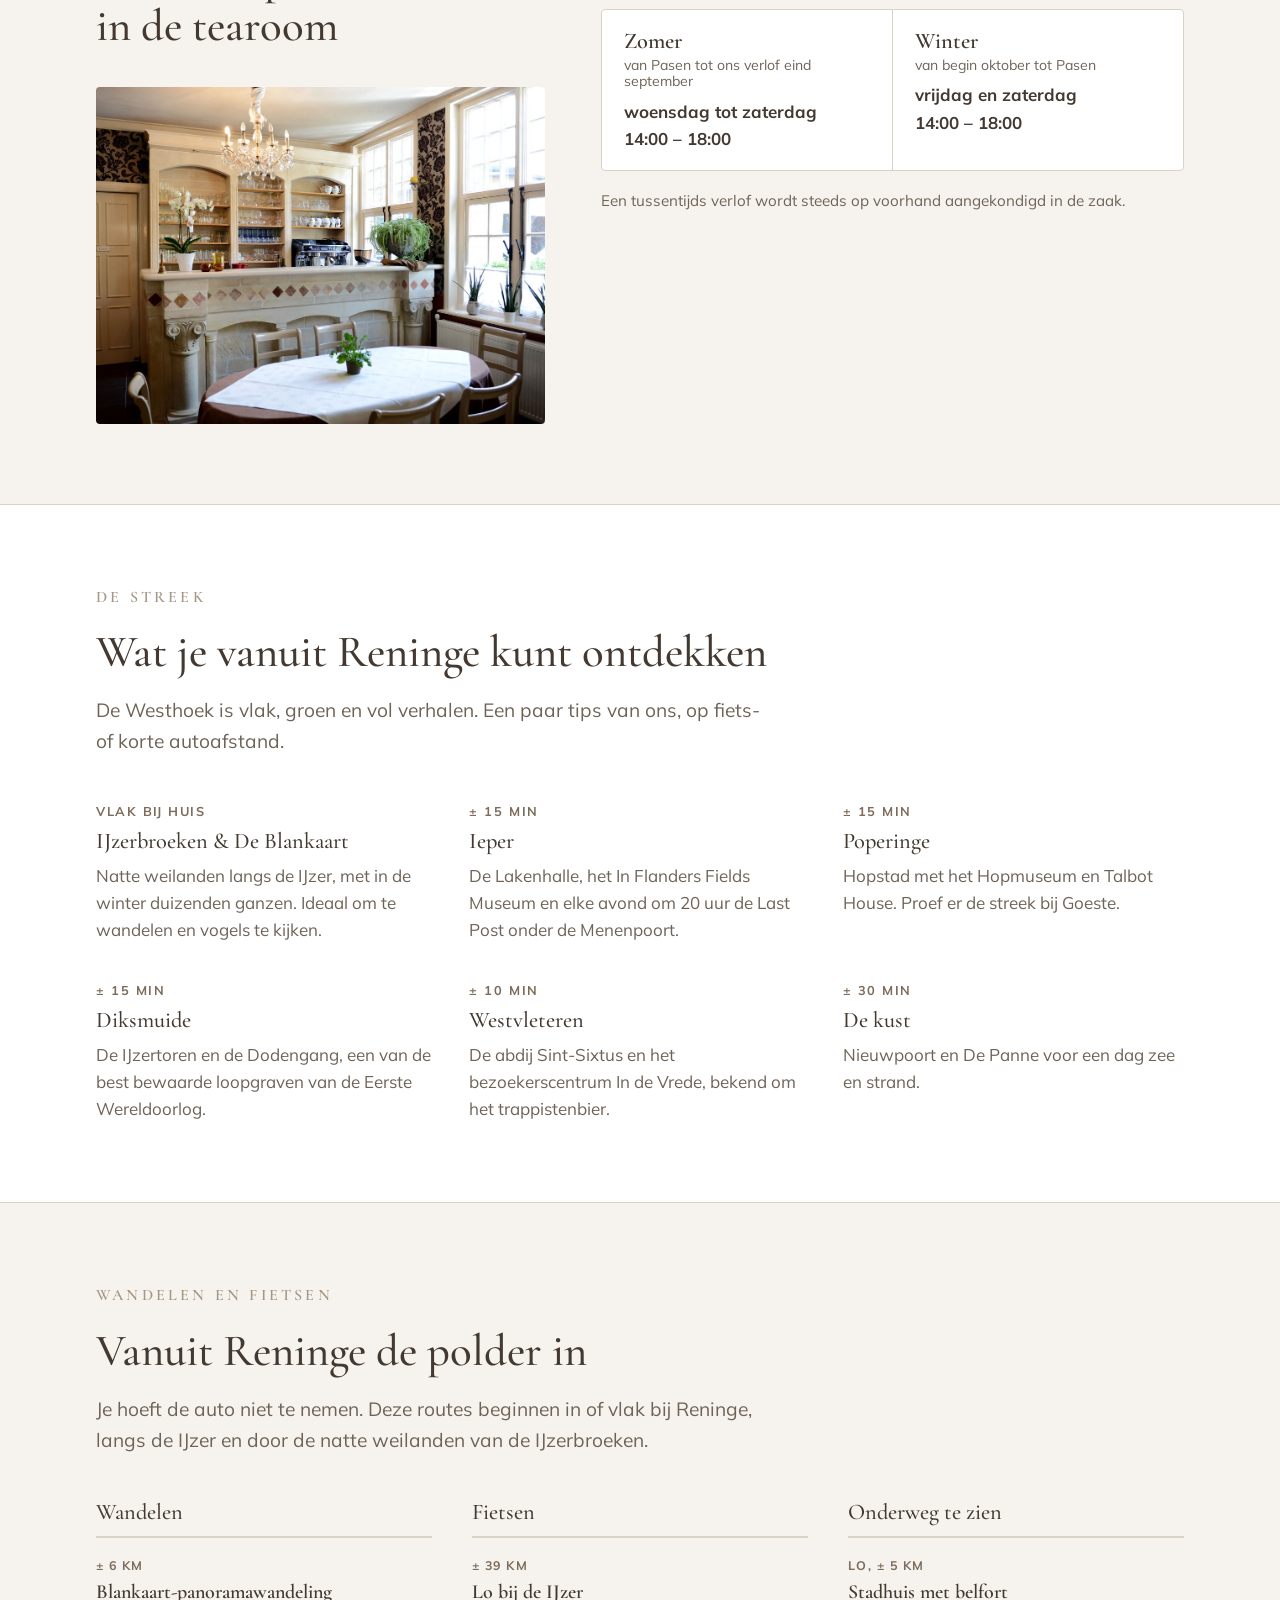
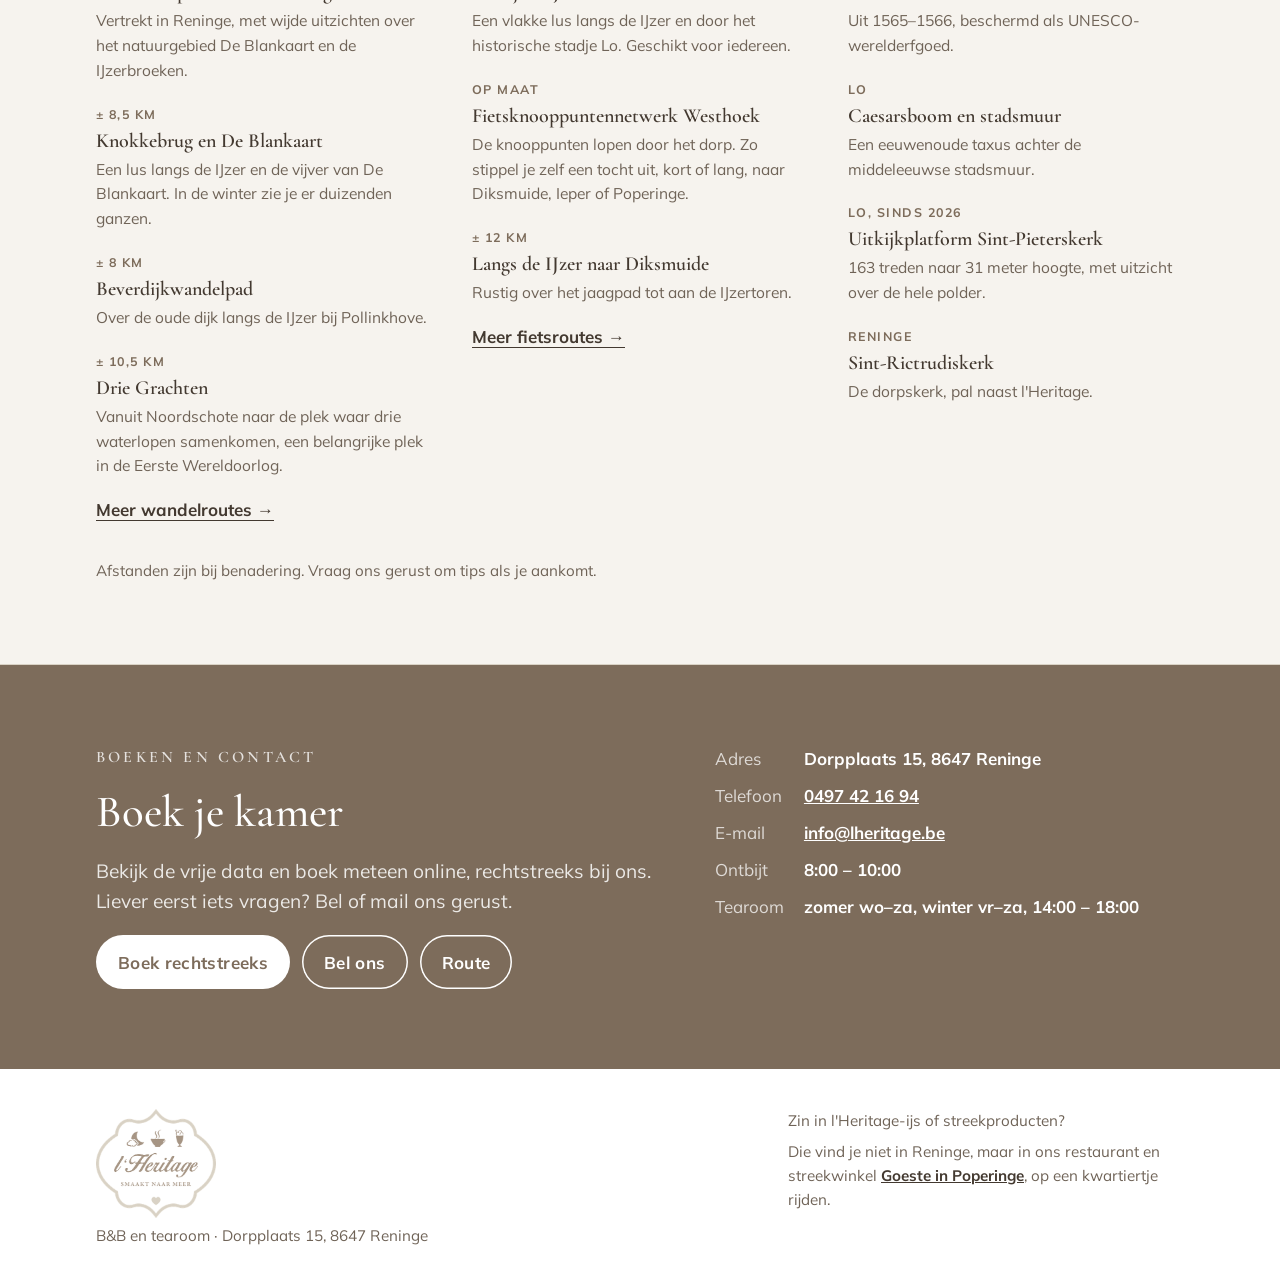
==== commit 905aa836: "Wandelen en fietsen vanuit Reninge Nieuw blok met vier wandelingen, drie fietsroutes en bezienswaard" ====
--- a/index.html
+++ b/index.html
@@ -153,6 +153,47 @@
     </div>
   </section>
 
+  <section id="wandelen" class="outdoors">
+    <div class="wrap">
+      <div class="stack">
+        <span class="eyebrow">Wandelen en fietsen</span>
+        <h2>Vanuit Reninge de polder in</h2>
+        <p class="lead">Je hoeft de auto niet te nemen. Deze routes beginnen in of vlak bij Reninge, langs de IJzer en door de natte weilanden van de IJzerbroeken.</p>
+      </div>
+      <div class="routes">
+        <div class="route-col">
+          <h3>Wandelen</h3>
+          <ul>
+            <li><span class="dist">± 6 km</span><h4>Blankaart-panoramawandeling</h4><p>Vertrekt in Reninge, met wijde uitzichten over het natuurgebied De Blankaart en de IJzerbroeken.</p></li>
+            <li><span class="dist">± 8,5 km</span><h4>Knokkebrug en De Blankaart</h4><p>Een lus langs de IJzer en de vijver van De Blankaart. In de winter zie je er duizenden ganzen.</p></li>
+            <li><span class="dist">± 8 km</span><h4>Beverdijkwandelpad</h4><p>Over de oude dijk langs de IJzer bij Pollinkhove.</p></li>
+            <li><span class="dist">± 10,5 km</span><h4>Drie Grachten</h4><p>Vanuit Noordschote naar de plek waar drie waterlopen samenkomen, een belangrijke plek in de Eerste Wereldoorlog.</p></li>
+            </ul>
+          <a class="more" href="https://www.komoot.com/guide/654180/hiking-around-lo-reninge" target="_blank" rel="noopener">Meer wandelroutes →</a>
+        </div>
+        <div class="route-col">
+          <h3>Fietsen</h3>
+          <ul>
+            <li><span class="dist">± 39 km</span><h4>Lo bij de IJzer</h4><p>Een vlakke lus langs de IJzer en door het historische stadje Lo. Geschikt voor iedereen.</p></li>
+            <li><span class="dist">Op maat</span><h4>Fietsknooppuntennetwerk Westhoek</h4><p>De knooppunten lopen door het dorp. Zo stippel je zelf een tocht uit, kort of lang, naar Diksmuide, Ieper of Poperinge.</p></li>
+            <li><span class="dist">± 12 km</span><h4>Langs de IJzer naar Diksmuide</h4><p>Rustig over het jaagpad tot aan de IJzertoren.</p></li>
+            </ul>
+          <a class="more" href="https://www.komoot.com/guide/654183/cycling-around-lo-reninge" target="_blank" rel="noopener">Meer fietsroutes →</a>
+        </div>
+        <div class="route-col">
+          <h3>Onderweg te zien</h3>
+          <ul>
+            <li><span class="dist">Lo, ± 5 km</span><h4>Stadhuis met belfort</h4><p>Uit 1565–1566, beschermd als UNESCO-werelderfgoed.</p></li>
+            <li><span class="dist">Lo</span><h4>Caesarsboom en stadsmuur</h4><p>Een eeuwenoude taxus achter de middeleeuwse stadsmuur.</p></li>
+            <li><span class="dist">Lo, sinds 2026</span><h4>Uitkijkplatform Sint-Pieterskerk</h4><p>163 treden naar 31 meter hoogte, met uitzicht over de hele polder.</p></li>
+            <li><span class="dist">Reninge</span><h4>Sint-Rictrudiskerk</h4><p>De dorpskerk, pal naast l'Heritage.</p></li>
+            </ul>
+        </div>
+      </div>
+      <p class="route-note">Afstanden zijn bij benadering. Vraag ons gerust om tips als je aankomt.</p>
+    </div>
+  </section>
+
   <section id="boeken" class="book">
     <div class="wrap book-grid">
       <div class="stack">
--- a/assets/css/style.css
+++ b/assets/css/style.css
@@ -120,6 +120,20 @@
 @media (max-width:820px){.places{grid-template-columns:repeat(2,minmax(0,1fr))}}
 @media (max-width:560px){.places{grid-template-columns:1fr}}
 
+/* wandelen en fietsen */
+.outdoors{background:var(--surface)}
+.routes{display:grid;grid-template-columns:repeat(3,minmax(0,1fr));gap:40px;margin-top:44px}
+.route-col{display:flex;flex-direction:column;gap:18px;min-width:0}
+.route-col h3{padding-bottom:12px;border-bottom:2px solid var(--line)}
+.route-col ul{list-style:none;margin:0;padding:0;display:flex;flex-direction:column;gap:22px}
+.route-col li{display:flex;flex-direction:column;gap:4px}
+.route-col h4{margin:0;font-family:var(--display);font-weight:600;font-size:1.25rem;line-height:1.2}
+.route-col .dist{font-size:.78rem;letter-spacing:.12em;text-transform:uppercase;color:var(--accent);font-weight:700}
+.route-col p{color:var(--muted);font-size:.97rem}
+.route-col .more{font-weight:700;text-underline-offset:4px}
+.route-note{margin-top:36px;font-size:.95rem;color:var(--muted)}
+@media (max-width:900px){.routes{grid-template-columns:1fr;gap:44px}}
+
 /* boeken */
 .book{background:var(--accent);color:var(--accent-ink)}
 .book .lead{color:inherit;opacity:.85}
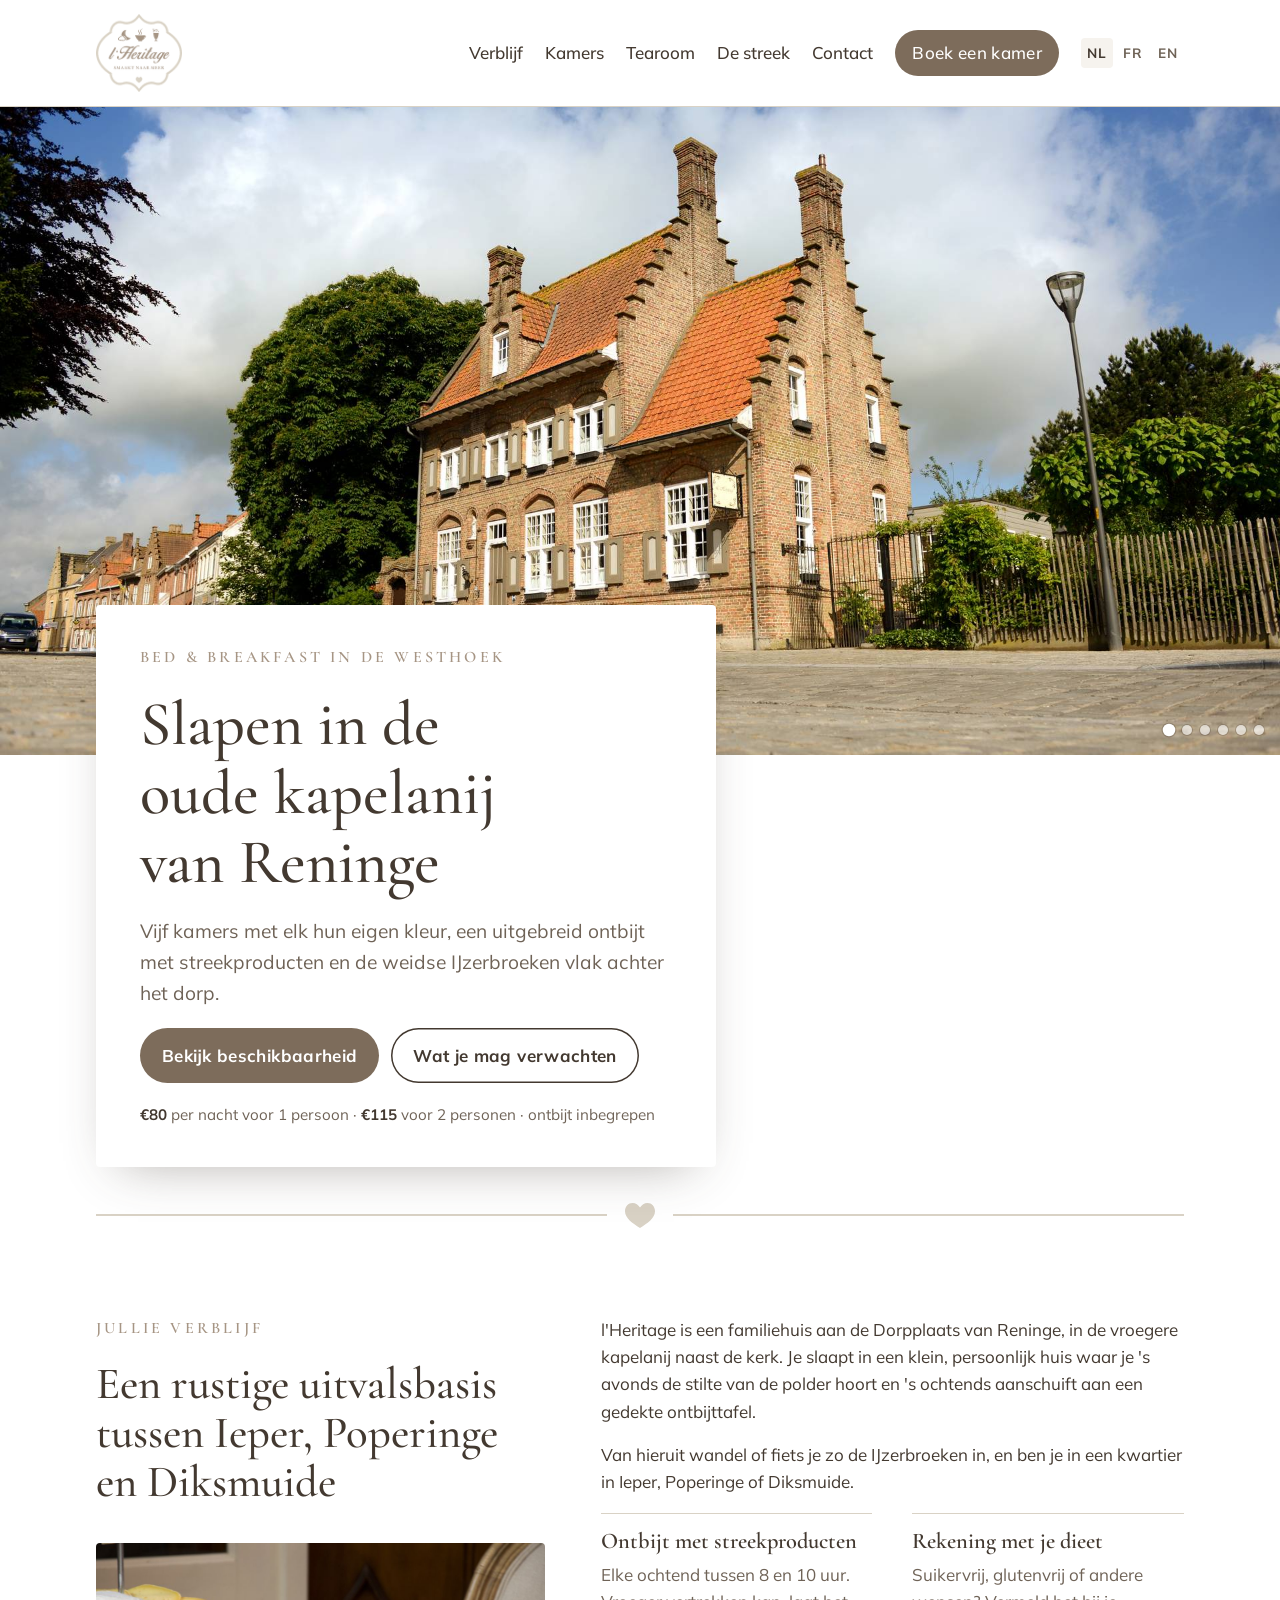
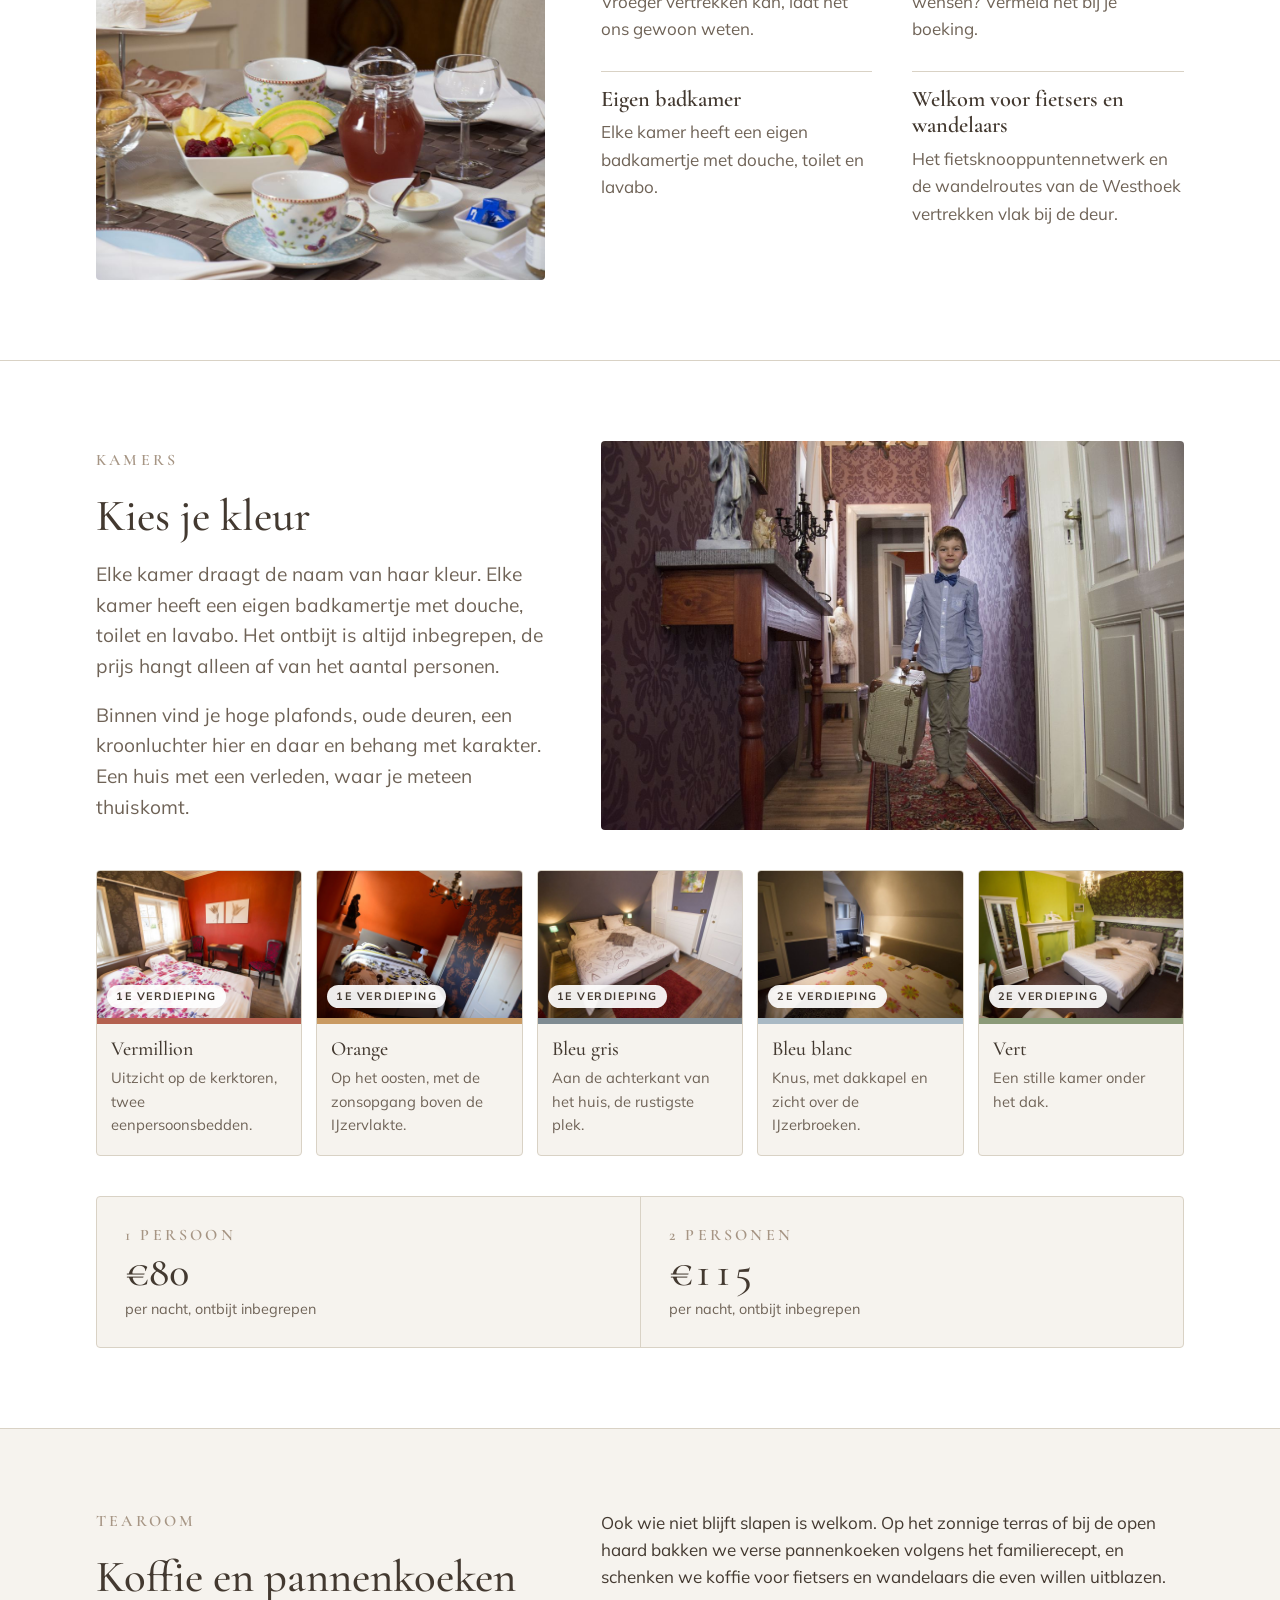
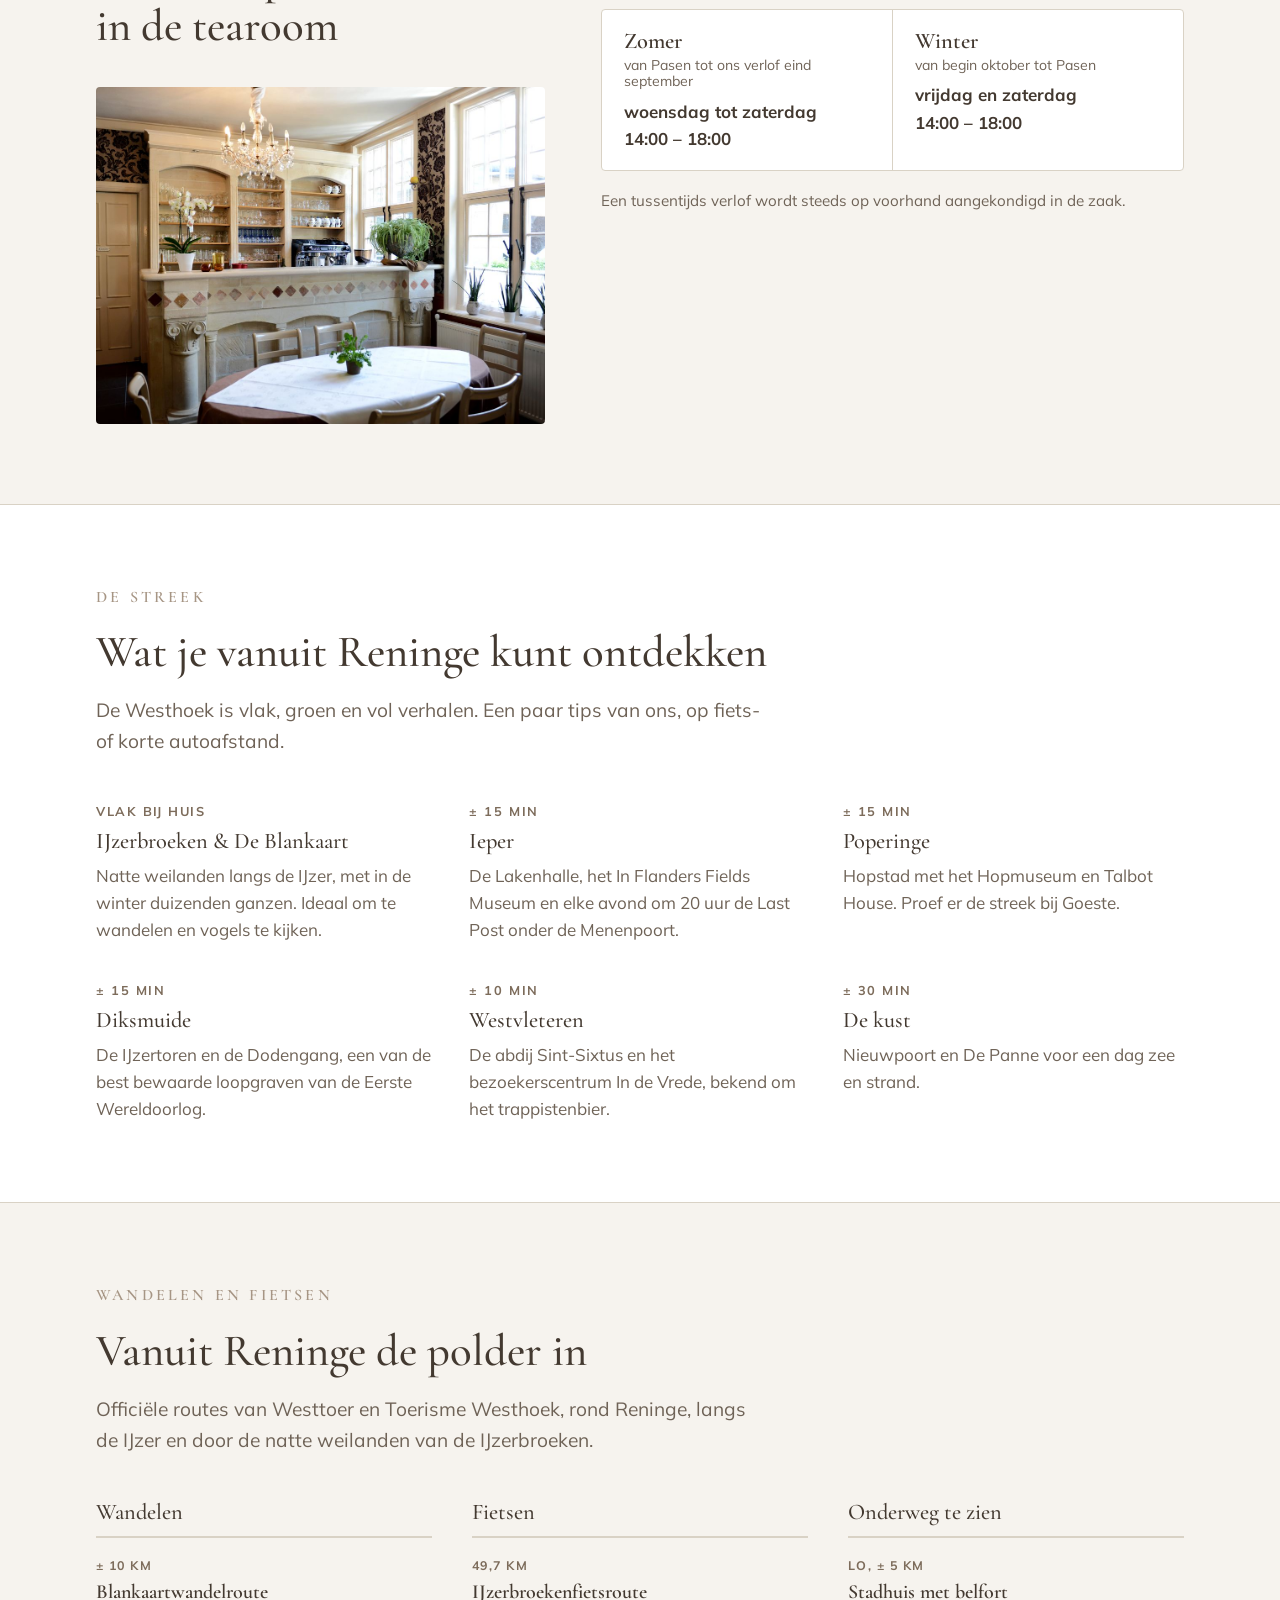
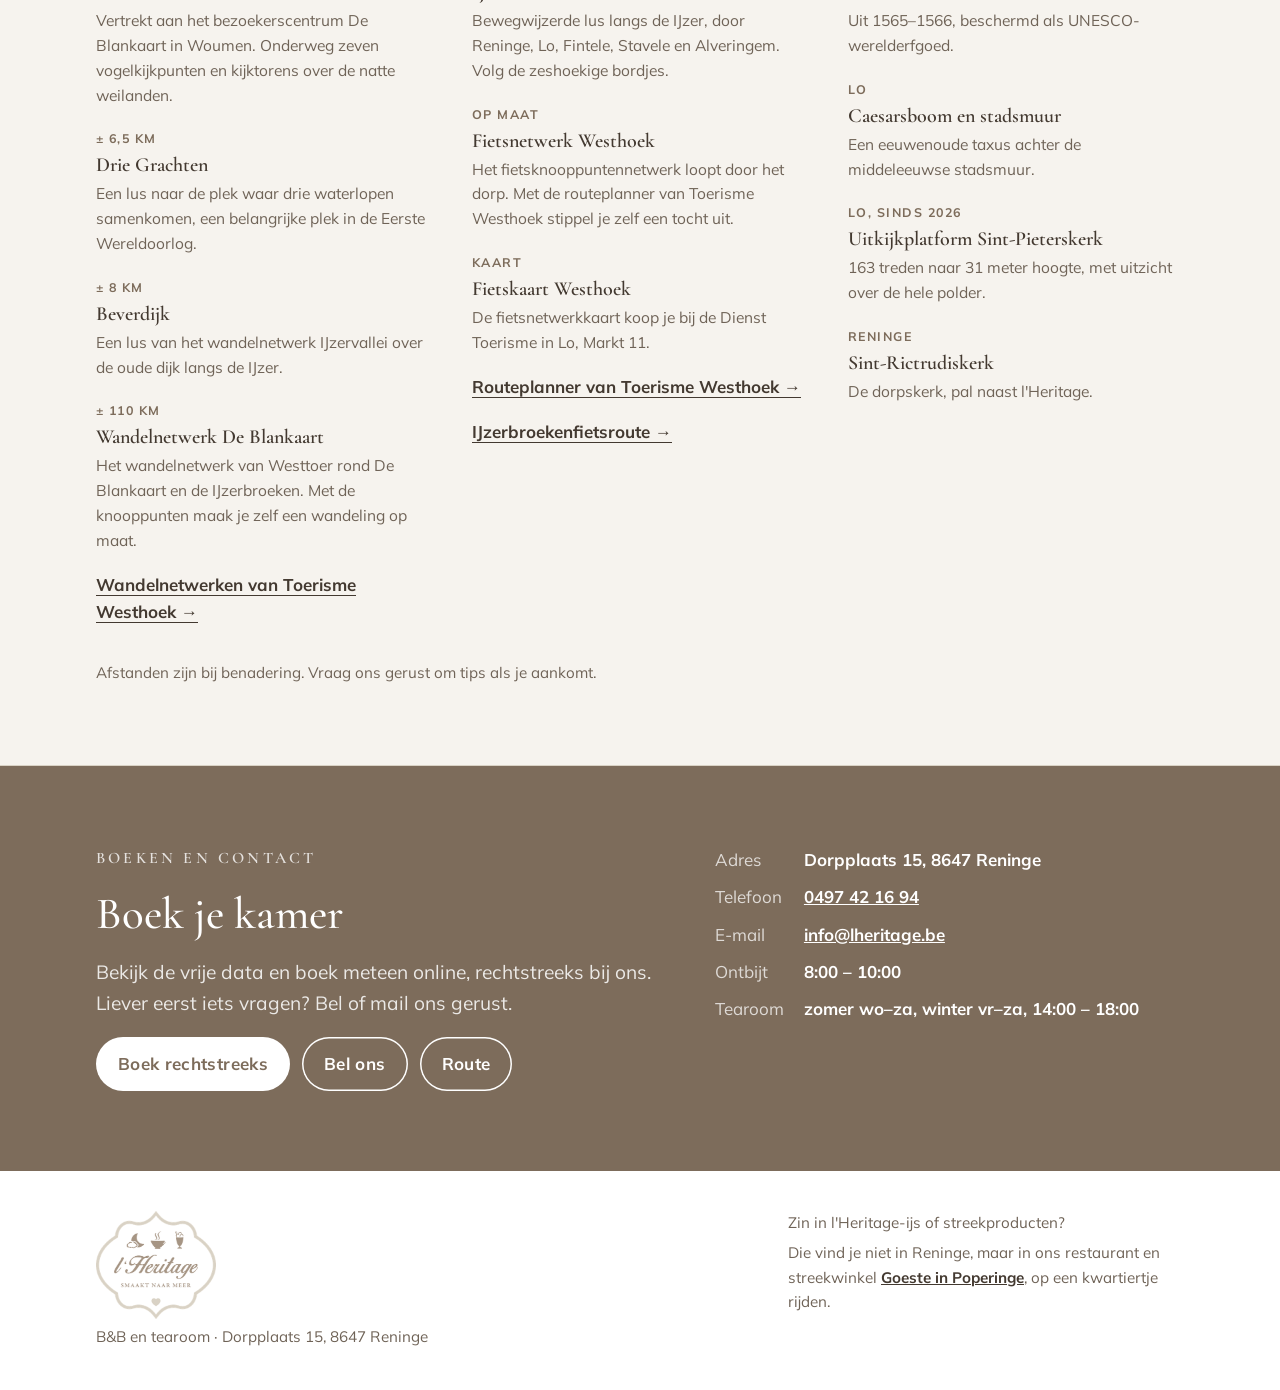
==== commit 1c769bf0: "Routes uit officiële bronnen (Westtoer, Toerisme Westhoek) Wandel- en fietsroutes vervangen door die" ====
--- a/index.html
+++ b/index.html
@@ -158,27 +158,28 @@
       <div class="stack">
         <span class="eyebrow">Wandelen en fietsen</span>
         <h2>Vanuit Reninge de polder in</h2>
-        <p class="lead">Je hoeft de auto niet te nemen. Deze routes beginnen in of vlak bij Reninge, langs de IJzer en door de natte weilanden van de IJzerbroeken.</p>
+        <p class="lead">Officiële routes van Westtoer en Toerisme Westhoek, rond Reninge, langs de IJzer en door de natte weilanden van de IJzerbroeken.</p>
       </div>
       <div class="routes">
         <div class="route-col">
           <h3>Wandelen</h3>
           <ul>
-            <li><span class="dist">± 6 km</span><h4>Blankaart-panoramawandeling</h4><p>Vertrekt in Reninge, met wijde uitzichten over het natuurgebied De Blankaart en de IJzerbroeken.</p></li>
-            <li><span class="dist">± 8,5 km</span><h4>Knokkebrug en De Blankaart</h4><p>Een lus langs de IJzer en de vijver van De Blankaart. In de winter zie je er duizenden ganzen.</p></li>
-            <li><span class="dist">± 8 km</span><h4>Beverdijkwandelpad</h4><p>Over de oude dijk langs de IJzer bij Pollinkhove.</p></li>
-            <li><span class="dist">± 10,5 km</span><h4>Drie Grachten</h4><p>Vanuit Noordschote naar de plek waar drie waterlopen samenkomen, een belangrijke plek in de Eerste Wereldoorlog.</p></li>
+            <li><span class="dist">± 10 km</span><h4>Blankaartwandelroute</h4><p>Vertrekt aan het bezoekerscentrum De Blankaart in Woumen. Onderweg zeven vogelkijkpunten en kijktorens over de natte weilanden.</p></li>
+            <li><span class="dist">± 6,5 km</span><h4>Drie Grachten</h4><p>Een lus naar de plek waar drie waterlopen samenkomen, een belangrijke plek in de Eerste Wereldoorlog.</p></li>
+            <li><span class="dist">± 8 km</span><h4>Beverdijk</h4><p>Een lus van het wandelnetwerk IJzervallei over de oude dijk langs de IJzer.</p></li>
+            <li><span class="dist">± 110 km</span><h4>Wandelnetwerk De Blankaart</h4><p>Het wandelnetwerk van Westtoer rond De Blankaart en de IJzerbroeken. Met de knooppunten maak je zelf een wandeling op maat.</p></li>
             </ul>
-          <a class="more" href="https://www.komoot.com/guide/654180/hiking-around-lo-reninge" target="_blank" rel="noopener">Meer wandelroutes →</a>
+          <a class="more" href="https://www.toerismewesthoek.be/en/hiking/walking-network" target="_blank" rel="noopener">Wandelnetwerken van Toerisme Westhoek →</a>
         </div>
         <div class="route-col">
           <h3>Fietsen</h3>
           <ul>
-            <li><span class="dist">± 39 km</span><h4>Lo bij de IJzer</h4><p>Een vlakke lus langs de IJzer en door het historische stadje Lo. Geschikt voor iedereen.</p></li>
-            <li><span class="dist">Op maat</span><h4>Fietsknooppuntennetwerk Westhoek</h4><p>De knooppunten lopen door het dorp. Zo stippel je zelf een tocht uit, kort of lang, naar Diksmuide, Ieper of Poperinge.</p></li>
-            <li><span class="dist">± 12 km</span><h4>Langs de IJzer naar Diksmuide</h4><p>Rustig over het jaagpad tot aan de IJzertoren.</p></li>
+            <li><span class="dist">49,7 km</span><h4>IJzerbroekenfietsroute</h4><p>Bewegwijzerde lus langs de IJzer, door Reninge, Lo, Fintele, Stavele en Alveringem. Volg de zeshoekige bordjes.</p></li>
+            <li><span class="dist">Op maat</span><h4>Fietsnetwerk Westhoek</h4><p>Het fietsknooppuntennetwerk loopt door het dorp. Met de routeplanner van Toerisme Westhoek stippel je zelf een tocht uit.</p></li>
+            <li><span class="dist">Kaart</span><h4>Fietskaart Westhoek</h4><p>De fietsnetwerkkaart koop je bij de Dienst Toerisme in Lo, Markt 11.</p></li>
             </ul>
-          <a class="more" href="https://www.komoot.com/guide/654183/cycling-around-lo-reninge" target="_blank" rel="noopener">Meer fietsroutes →</a>
+          <a class="more" href="https://www.toerismewesthoek.be/nl/fietsen/routeplanner" target="_blank" rel="noopener">Routeplanner van Toerisme Westhoek →</a>
+          <a class="more" href="https://www.lo-reninge.be/ijzerbroekenfietsroute" target="_blank" rel="noopener">IJzerbroekenfietsroute →</a>
         </div>
         <div class="route-col">
           <h3>Onderweg te zien</h3>
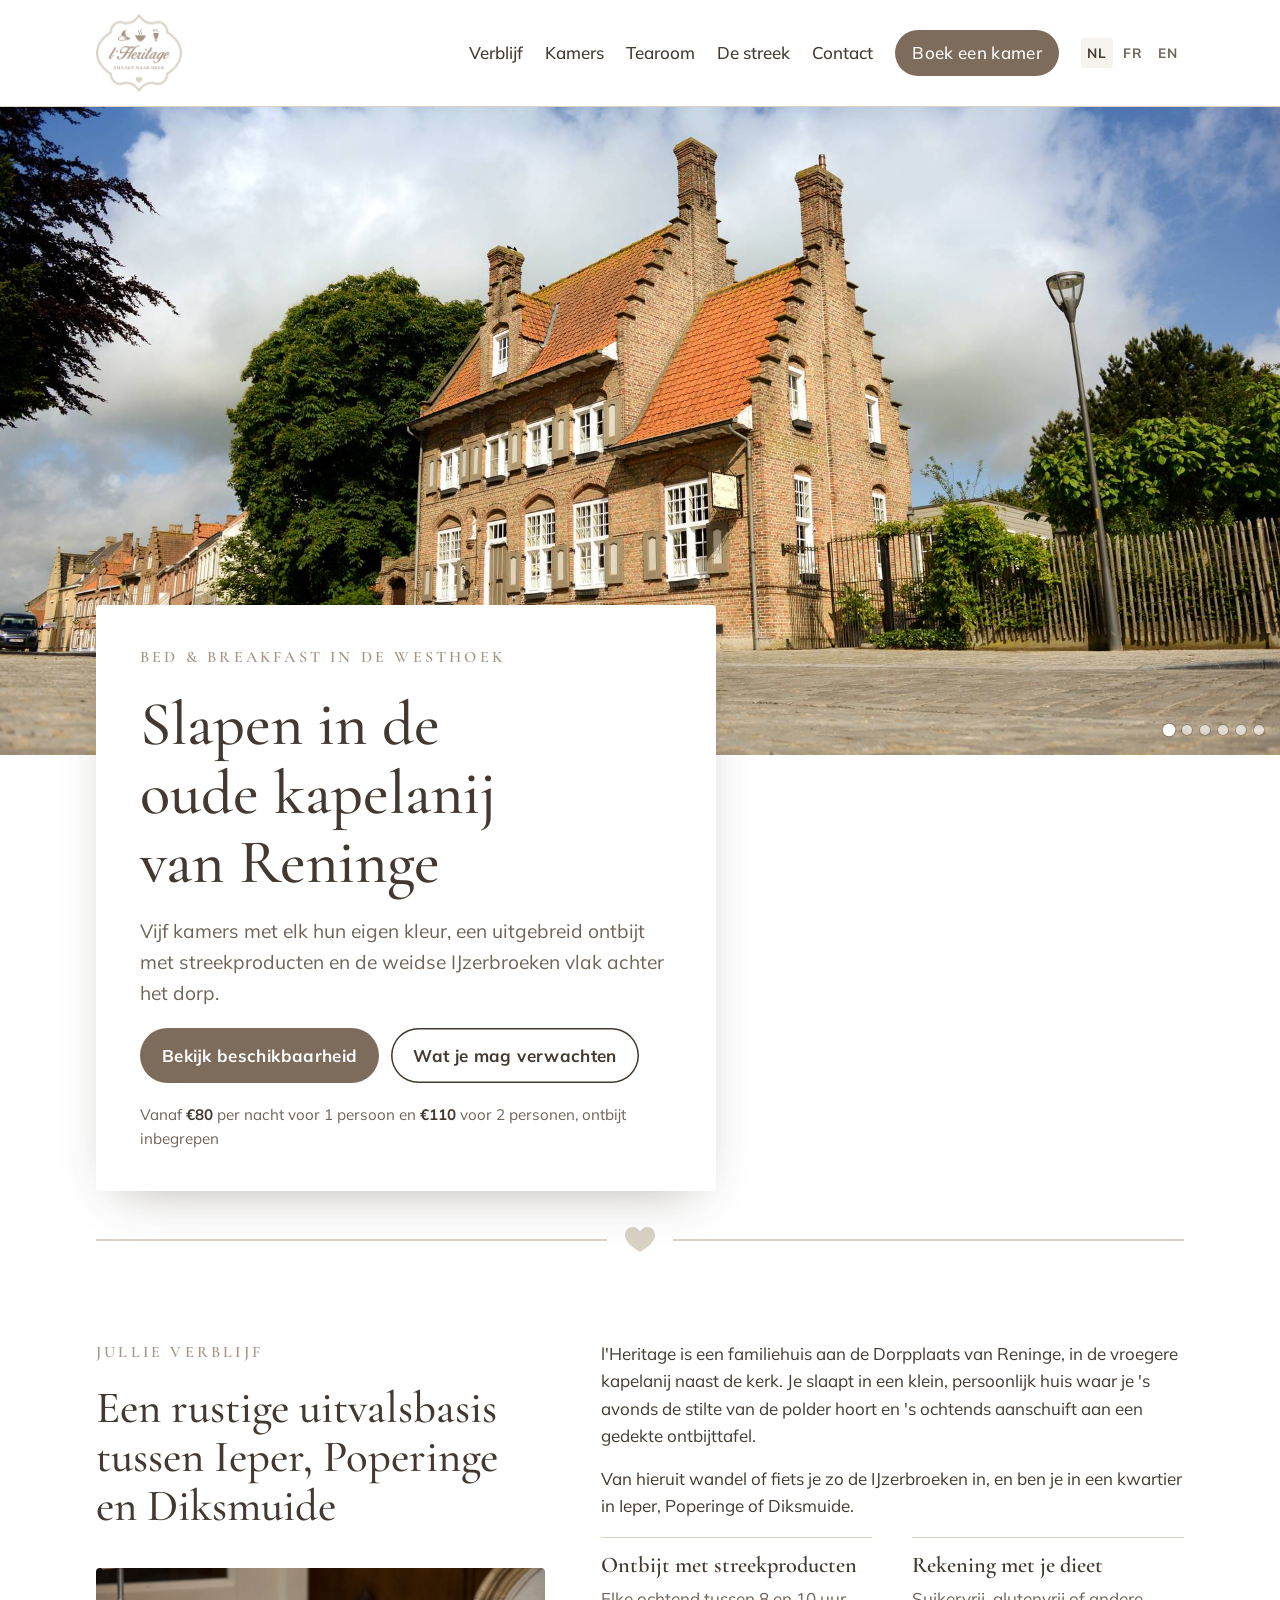
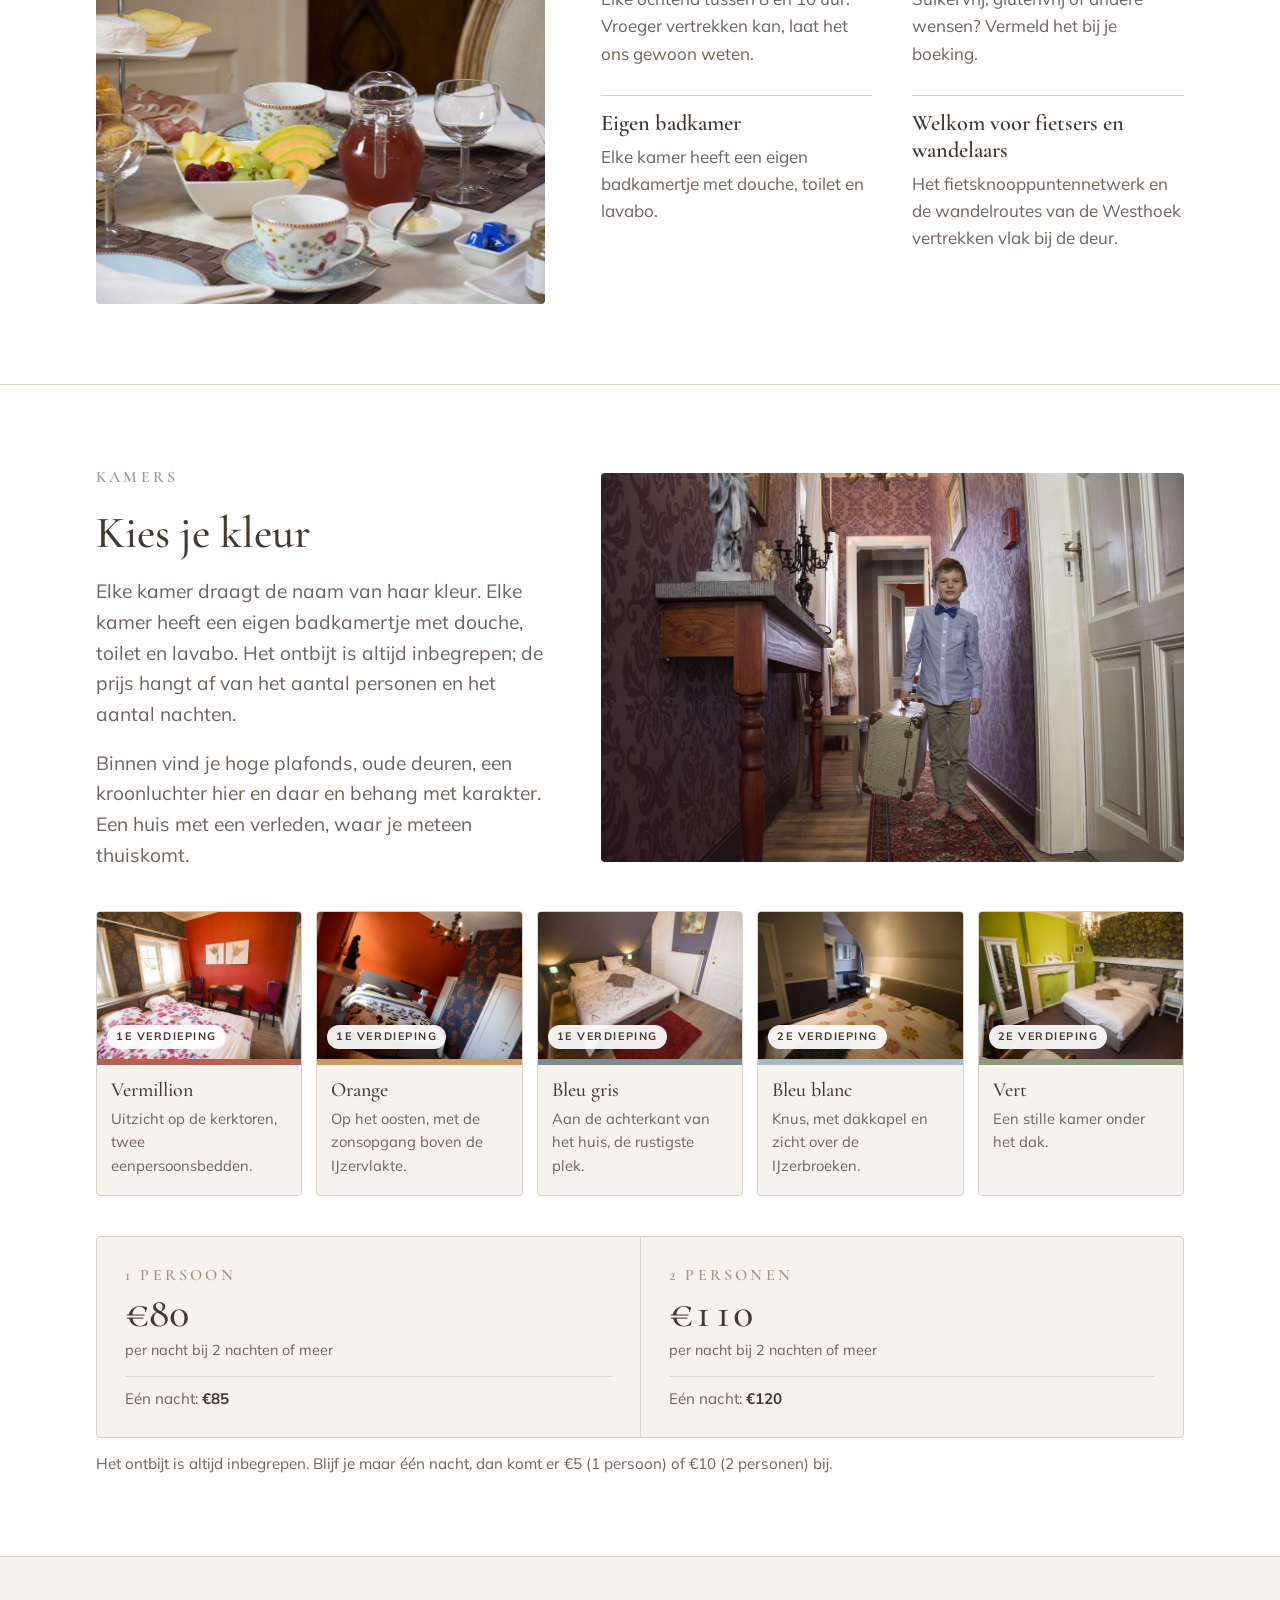
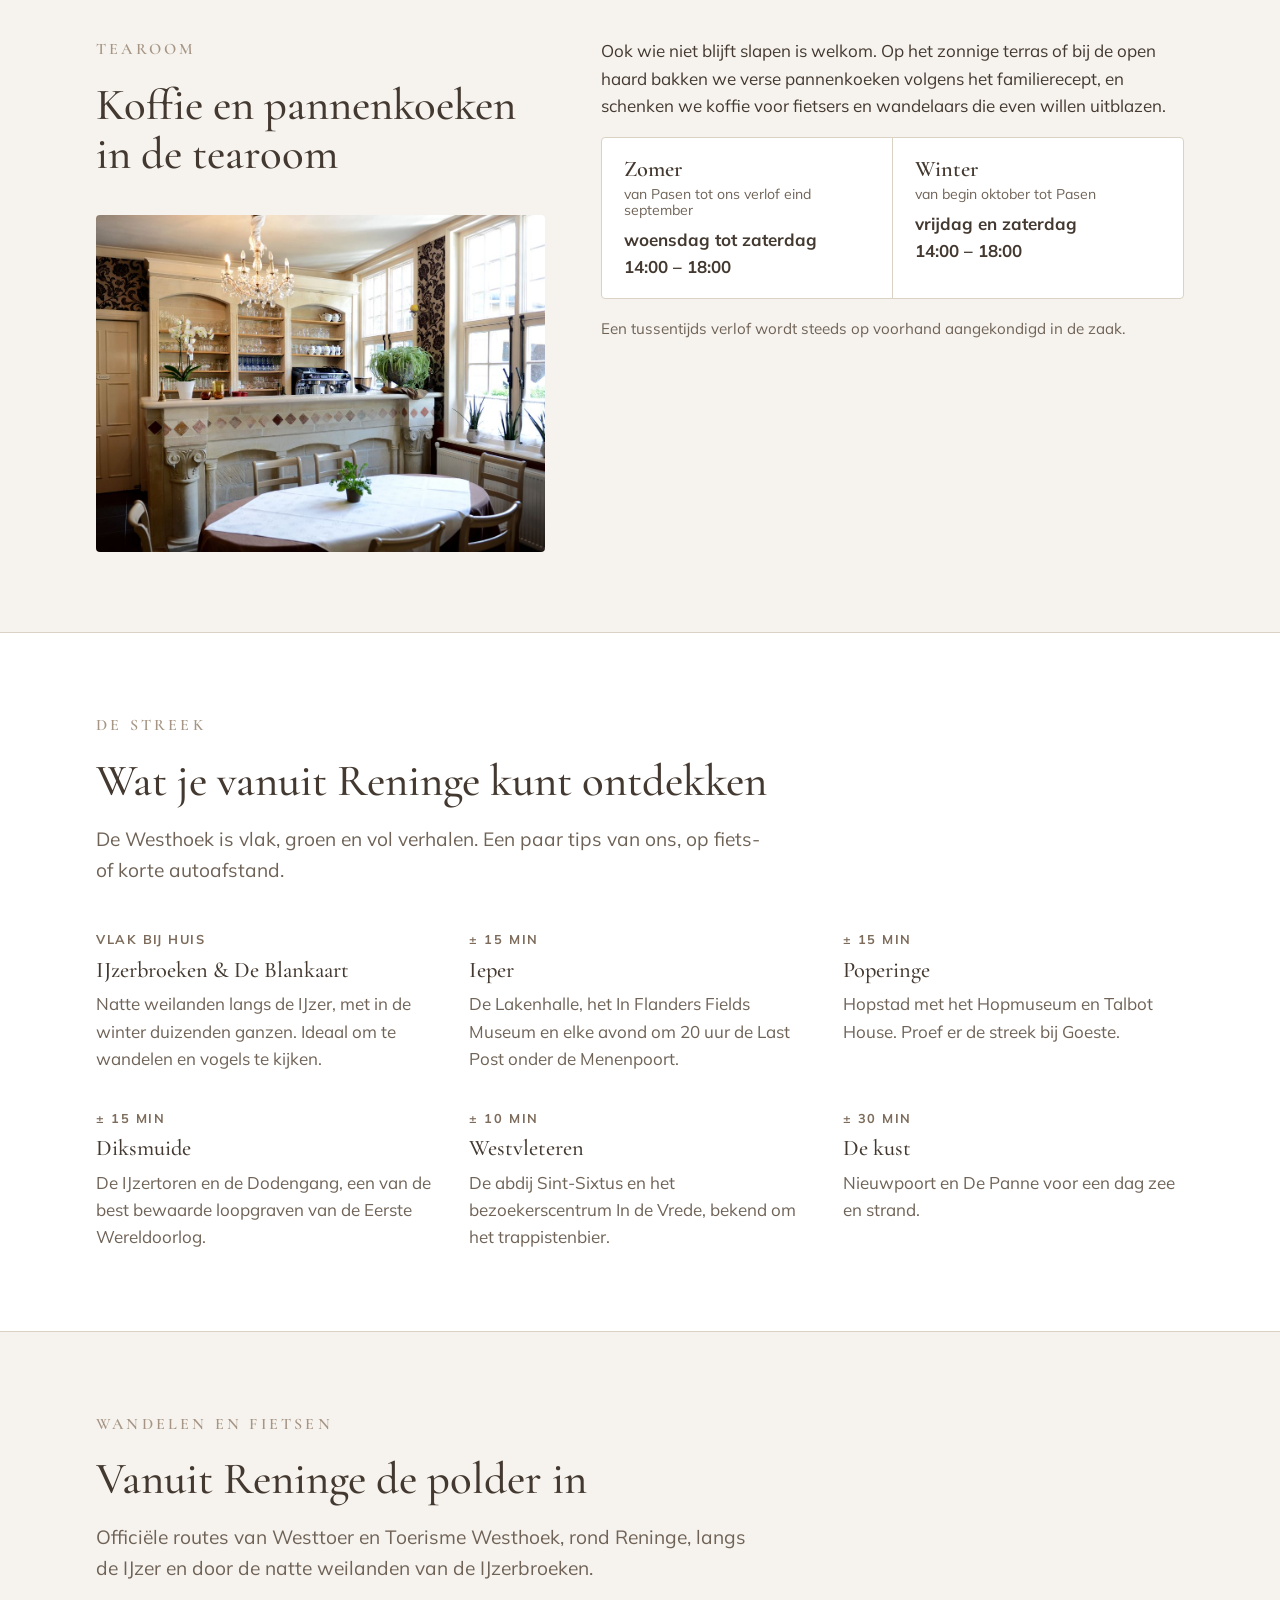
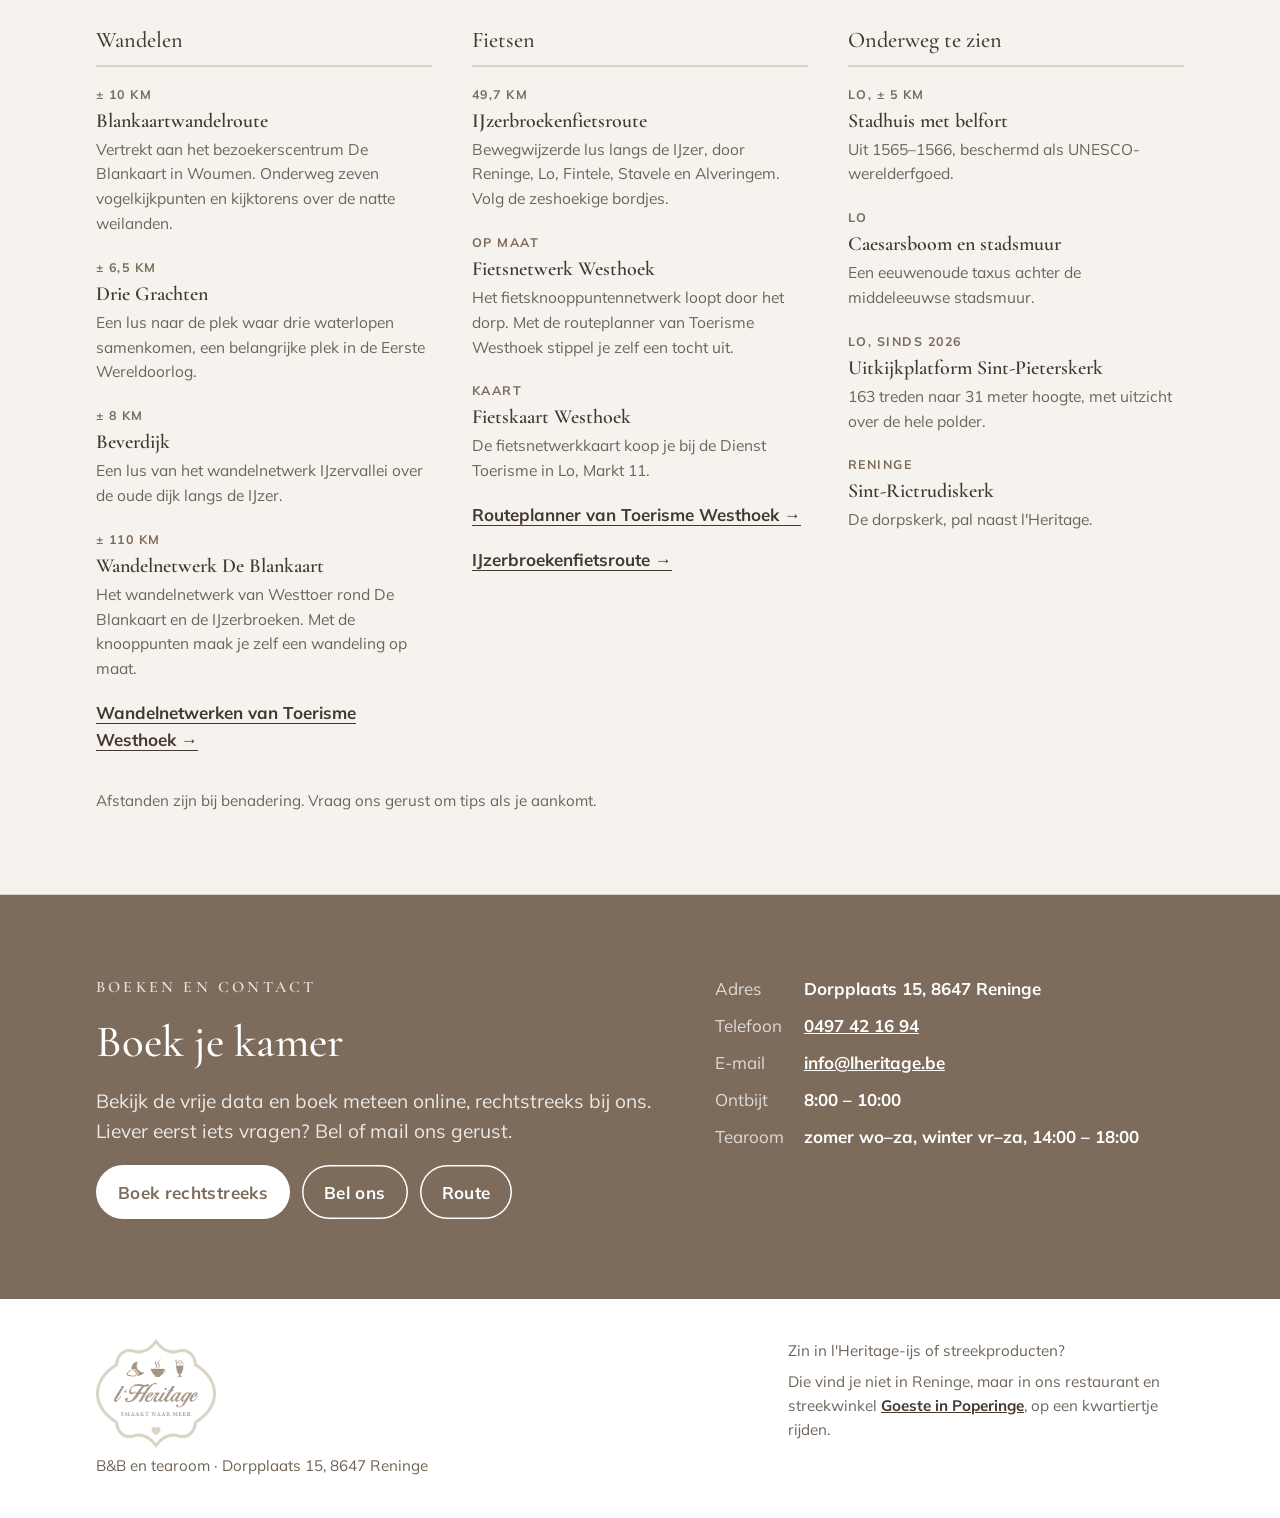
==== commit 58960ce0: "Nieuwe prijzen: vanaf 2 nachten €80/€110, één nacht €85/€120 Co-Authored-By: Claude Opus 5.5 <norepl" ====
--- a/index.html
+++ b/index.html
@@ -22,7 +22,7 @@
   <link rel="preconnect" href="https://fonts.gstatic.com" crossorigin>
   <link rel="stylesheet" href="https://fonts.googleapis.com/css2?family=Cormorant+Garamond:ital,wght@0,500;0,600;1,500&family=Mulish:wght@400;600;700&display=swap">
   <link rel="stylesheet" href="assets/css/style.css">
-  <script type="application/ld+json">{"@context": "https://schema.org", "@type": "BedAndBreakfast", "name": "l'Heritage", "url": "https://www.lheritage.be/", "image": "https://www.lheritage.be/assets/img/slide-gevel.jpg", "telephone": "+32 497 42 16 94", "email": "info@lheritage.be", "priceRange": "€80 – €115", "address": {"@type": "PostalAddress", "streetAddress": "Dorpplaats 15", "postalCode": "8647", "addressLocality": "Reninge", "addressCountry": "BE"}, "numberOfRooms": 5}</script>
+  <script type="application/ld+json">{"@context": "https://schema.org", "@type": "BedAndBreakfast", "name": "l'Heritage", "url": "https://www.lheritage.be/", "image": "https://www.lheritage.be/assets/img/slide-gevel.jpg", "telephone": "+32 497 42 16 94", "email": "info@lheritage.be", "priceRange": "€80 – €120", "address": {"@type": "PostalAddress", "streetAddress": "Dorpplaats 15", "postalCode": "8647", "addressLocality": "Reninge", "addressCountry": "BE"}, "numberOfRooms": 5}</script>
 </head>
 <body>
 <header class="site">
@@ -62,7 +62,7 @@
           <a class="btn" href="https://reservations.cubilis.eu/b-and-b-lheritage-reninge" target="_blank" rel="noopener">Bekijk beschikbaarheid</a>
           <a class="btn ghost" href="#verblijf">Wat je mag verwachten</a>
         </div>
-        <p class="price-note"><strong>€80</strong> per nacht voor 1 persoon · <strong>€115</strong> voor 2 personen · ontbijt inbegrepen</p>
+        <p class="price-note">Vanaf <strong>€80</strong> per nacht voor 1 persoon en <strong>€110</strong> voor 2 personen, ontbijt inbegrepen</p>
       </div>
       <div class="horizon"><svg viewBox="0 0 24 20" aria-hidden="true"><path d="M12 20C6 16 0 12 0 6.5 0 2.8 2.7 0 6 0c2.6 0 4.6 1.6 6 3.6C13.4 1.6 15.4 0 18 0c3.3 0 6 2.8 6 6.5C24 12 18 16 12 20z"/></svg></div>
     </div>
@@ -96,7 +96,7 @@
       <div class="stack">
         <span class="eyebrow">Kamers</span>
         <h2>Kies je kleur</h2>
-        <p class="lead">Elke kamer draagt de naam van haar kleur. Elke kamer heeft een eigen badkamertje met douche, toilet en lavabo. Het ontbijt is altijd inbegrepen, de prijs hangt alleen af van het aantal personen.</p>
+        <p class="lead">Elke kamer draagt de naam van haar kleur. Elke kamer heeft een eigen badkamertje met douche, toilet en lavabo. Het ontbijt is altijd inbegrepen; de prijs hangt af van het aantal personen en het aantal nachten.</p>
         <p class="lead">Binnen vind je hoge plafonds, oude deuren, een kroonluchter hier en daar en behang met karakter. Een huis met een verleden, waar je meteen thuiskomt.</p>
         </div>
       <figure class="photo wide"><img src="assets/img/gang.jpg" alt="Een jonge gast met een oude koffer in de gang van l'Heritage" width="1400" height="933" loading="lazy"></figure>
@@ -109,9 +109,10 @@
         <article class="room"><div class="chip" style="--c:var(--vert)"><img src="assets/img/kamer-vert.jpg" alt="Kamer Vert" width="900" height="600" loading="lazy"><span>2e verdieping</span></div><div class="txt"><h3>Vert</h3><p>Een stille kamer onder het dak.</p></div></article>
         </div>
       <div class="prices" aria-label="Prijzen">
-        <div><span class="eyebrow">1 persoon</span><span class="amount">€80</span><small>per nacht, ontbijt inbegrepen</small></div>
-        <div><span class="eyebrow">2 personen</span><span class="amount">€115</span><small>per nacht, ontbijt inbegrepen</small></div>
-      </div>
+        <div><span class="eyebrow">1 persoon</span><span class="amount">€80</span><small>per nacht bij 2 nachten of meer</small><span class="one-night">Eén nacht: <strong>€85</strong></span></div>
+        <div><span class="eyebrow">2 personen</span><span class="amount">€110</span><small>per nacht bij 2 nachten of meer</small><span class="one-night">Eén nacht: <strong>€120</strong></span></div>
+      </div>
+      <p class="price-extra">Het ontbijt is altijd inbegrepen. Blijf je maar één nacht, dan komt er €5 (1 persoon) of €10 (2 personen) bij.</p>
     </div>
   </section>
 
--- a/assets/css/style.css
+++ b/assets/css/style.css
@@ -99,6 +99,9 @@
 .prices div + div{border-left:1px solid var(--line)}
 .prices .amount{font-family:var(--display);font-weight:500;font-size:2.6rem;line-height:1;font-variant-numeric:tabular-nums}
 .prices small{color:var(--muted);font-size:.9rem}
+.prices .one-night{margin-top:10px;padding-top:10px;border-top:1px solid var(--line);font-size:.95rem;color:var(--muted)}
+.prices .one-night strong{color:var(--ink);font-variant-numeric:tabular-nums}
+.price-extra{margin-top:14px;font-size:.95rem;color:var(--muted)}
 @media (max-width:560px){.prices{grid-template-columns:1fr}.prices div + div{border-left:0;border-top:1px solid var(--line)}}
 
 /* tearoom */
